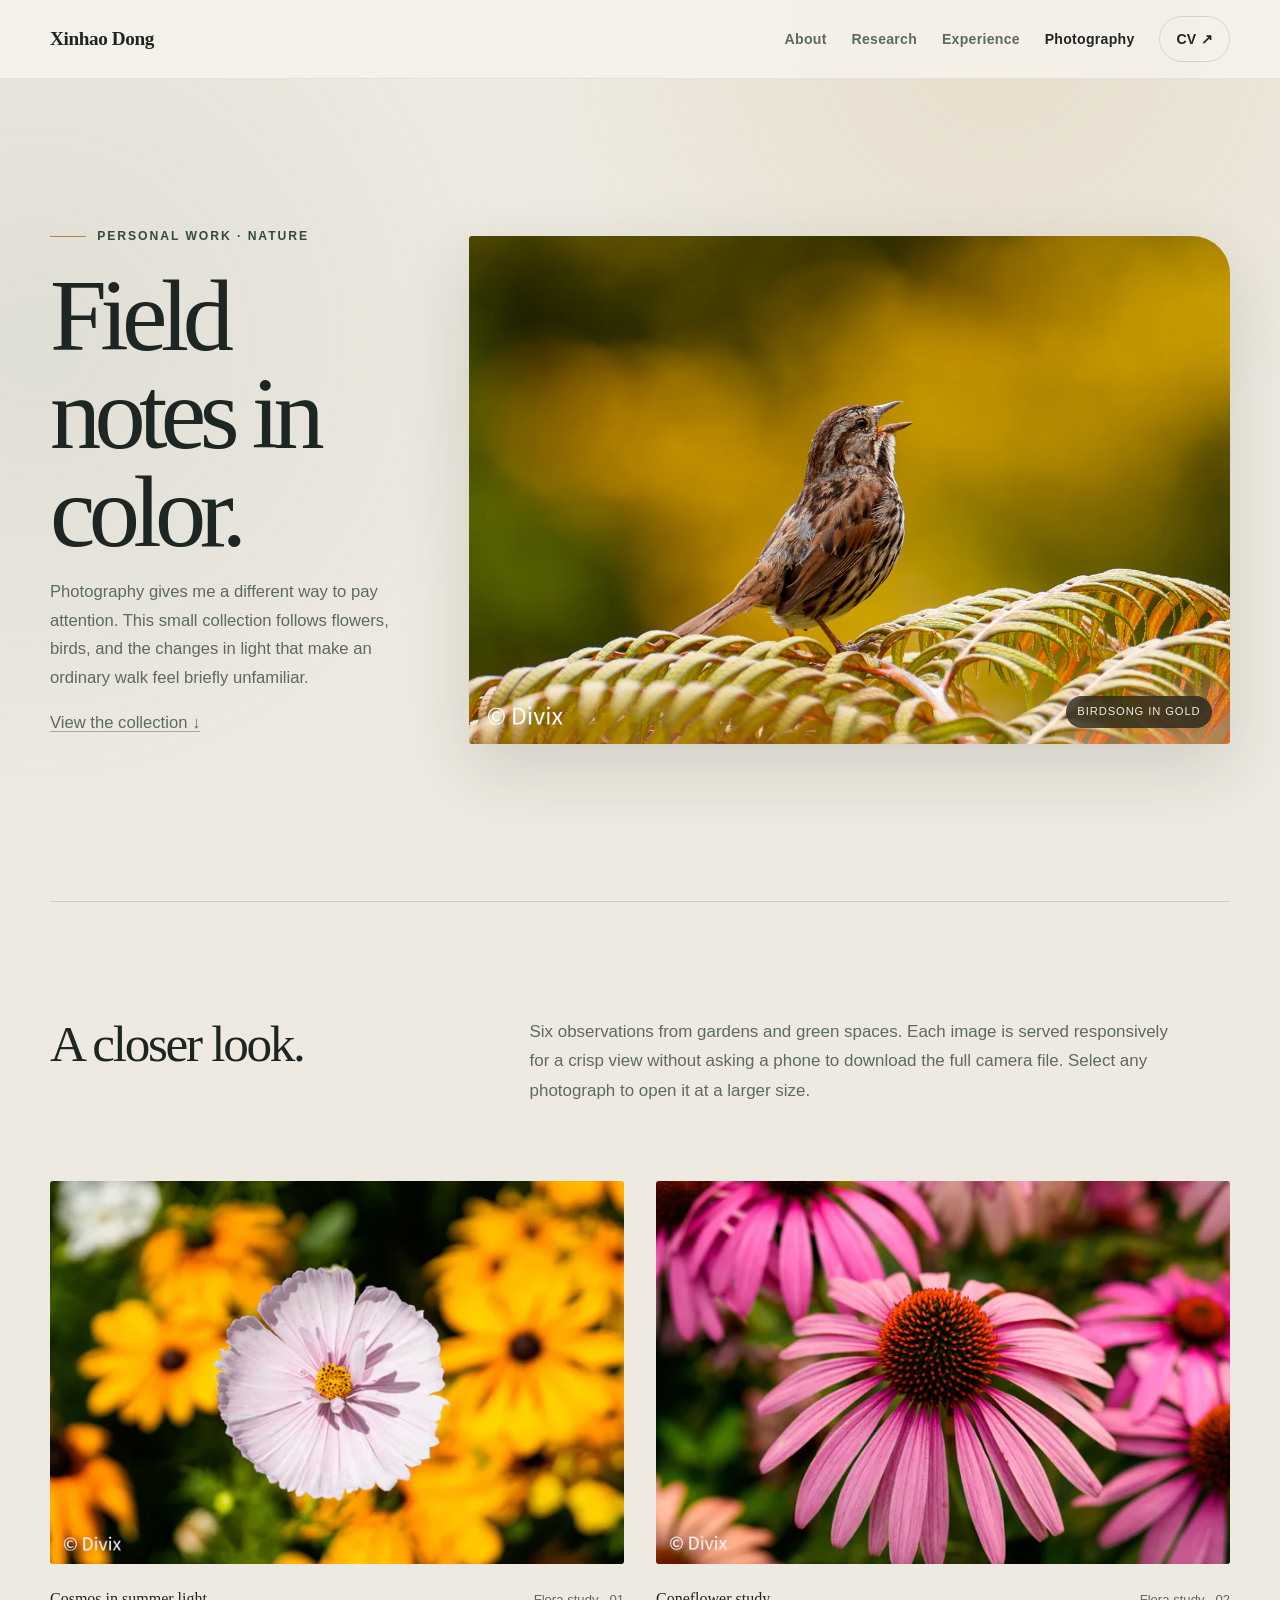
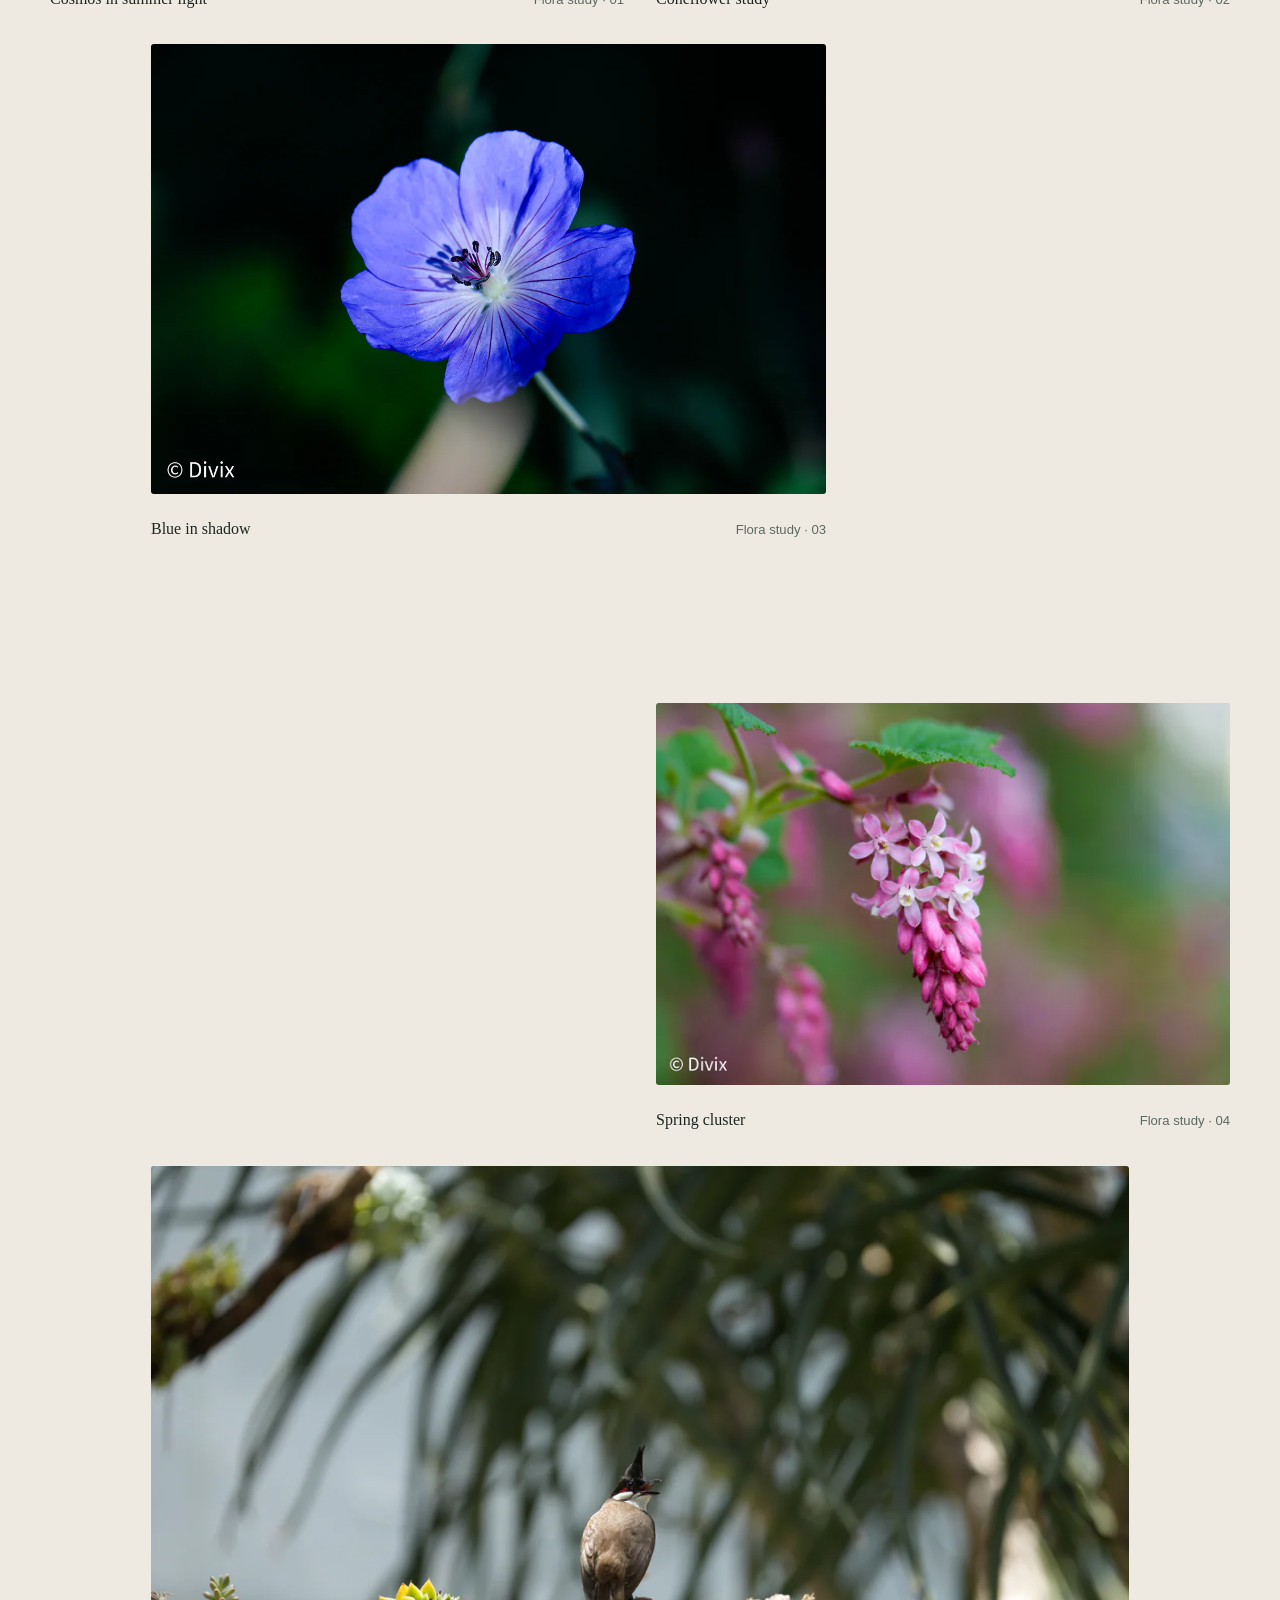
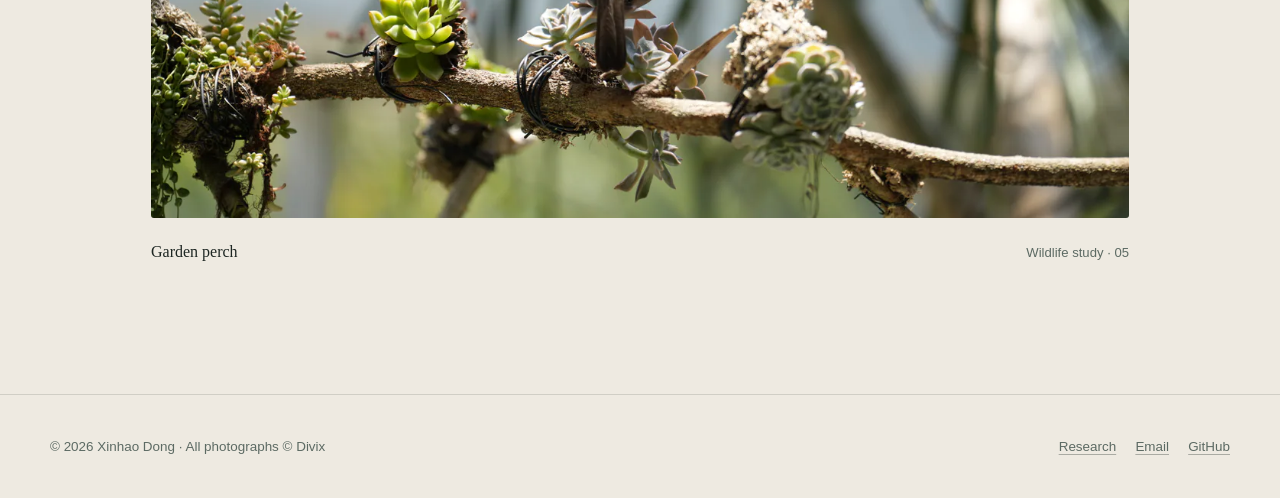
==== photography/index.html @ 58f1a645 "Add photography favicon" ====
<!doctype html>
<html lang="en">
  <head>
    <meta charset="utf-8">
    <meta name="viewport" content="width=device-width, initial-scale=1">
    <title>Photography — Xinhao Dong</title>
    <meta name="description" content="A personal photography collection by Xinhao Dong: flowers, birds, and quiet details in the natural world.">
    <link rel="canonical" href="https://xinhaodong.github.io/photography/">
    <meta property="og:type" content="website">
    <meta property="og:title" content="Photography — Xinhao Dong">
    <meta property="og:description" content="Flowers, birds, light, and the quiet details found between destinations.">
    <meta property="og:url" content="https://xinhaodong.github.io/photography/">
    <meta property="og:image" content="https://xinhaodong.github.io/assets/photos/og-photography.jpg">
    <meta name="twitter:card" content="summary_large_image">
    <meta name="twitter:title" content="Photography — Xinhao Dong">
    <meta name="twitter:description" content="A personal collection of nature photography.">
    <meta name="twitter:image" content="https://xinhaodong.github.io/assets/photos/og-photography.jpg">
    <link rel="icon" type="image/png" href="../assets/photos/favicon.png">
    <link rel="stylesheet" href="../assets/css/site.css">
    <script src="../assets/js/site.js" defer></script>
  </head>
  <body class="photo-page" id="top">
    <a class="skip-link" href="#main">Skip to content</a>

    <header class="site-header">
      <div class="site-shell nav-wrap">
        <a class="wordmark" href="../" aria-label="Xinhao Dong, home">Xinhao Dong</a>
        <button class="menu-toggle" type="button" aria-label="Open navigation" aria-expanded="false" aria-controls="site-navigation"><span></span></button>
        <nav class="site-nav" id="site-navigation" aria-label="Primary navigation" data-open="false">
          <a href="../#about">About</a>
          <a href="../#research">Research</a>
          <a href="../#experience">Experience</a>
          <a href="./" aria-current="page">Photography</a>
          <a class="nav-pill" href="https://www.dropbox.com/scl/fi/7fz0nsyyr565wbi27vj8f/CV-XinhaoDong.pdf?rlkey=pzx06mhm9qja6abjbcc7mu156&amp;raw=1" target="_blank" rel="noopener">CV ↗</a>
        </nav>
      </div>
    </header>

    <main id="main">
      <section class="site-shell photo-hero" aria-labelledby="photo-title">
        <div class="photo-hero-copy">
          <p class="eyebrow">Personal work · Nature</p>
          <h1 id="photo-title">Field notes in color.</h1>
          <p>Photography gives me a different way to pay attention. This small collection follows flowers, birds, and the changes in light that make an ordinary walk feel briefly unfamiliar.</p>
          <p><a href="#collection">View the collection ↓</a></p>
        </div>
        <button class="featured-photo gallery-open" type="button" data-full="../assets/photos/birdsong-gold/birdsong-gold-2398.webp" data-alt="A small brown bird singing on golden fern fronds" data-title="Birdsong in gold">
          <picture>
            <source type="image/webp" srcset="../assets/photos/birdsong-gold/birdsong-gold-640.webp 640w, ../assets/photos/birdsong-gold/birdsong-gold-1280.webp 1280w, ../assets/photos/birdsong-gold/birdsong-gold-2398.webp 2398w" sizes="(max-width: 900px) 100vw, 58vw">
            <img src="../assets/photos/birdsong-gold/birdsong-gold-1280.jpg" srcset="../assets/photos/birdsong-gold/birdsong-gold-640.jpg 640w, ../assets/photos/birdsong-gold/birdsong-gold-1280.jpg 1280w, ../assets/photos/birdsong-gold/birdsong-gold-2398.jpg 2398w" sizes="(max-width: 900px) 100vw, 58vw" width="1280" height="853" alt="A small brown bird singing on golden fern fronds" fetchpriority="high">
          </picture>
          <span class="featured-caption">Birdsong in gold</span>
        </button>
      </section>

      <section class="site-shell" id="collection" aria-labelledby="collection-title">
        <div class="photo-intro">
          <h2 id="collection-title">A closer look.</h2>
          <p>Six observations from gardens and green spaces. Each image is served responsively for a crisp view without asking a phone to download the full camera file. Select any photograph to open it at a larger size.</p>
        </div>

        <div class="gallery">
          <figure class="gallery-item">
            <button class="gallery-open" type="button" data-full="../assets/photos/cosmos-light/cosmos-light-2400.webp" data-alt="A pale cosmos flower framed by warm yellow flowers" data-title="Cosmos in summer light">
              <picture>
                <source type="image/webp" srcset="../assets/photos/cosmos-light/cosmos-light-640.webp 640w, ../assets/photos/cosmos-light/cosmos-light-1280.webp 1280w, ../assets/photos/cosmos-light/cosmos-light-2400.webp 2400w" sizes="(max-width: 700px) 100vw, 50vw">
                <img src="../assets/photos/cosmos-light/cosmos-light-1280.jpg" srcset="../assets/photos/cosmos-light/cosmos-light-640.jpg 640w, ../assets/photos/cosmos-light/cosmos-light-1280.jpg 1280w, ../assets/photos/cosmos-light/cosmos-light-2400.jpg 2400w" sizes="(max-width: 700px) 100vw, 50vw" width="1280" height="853" loading="lazy" decoding="async" alt="A pale cosmos flower framed by warm yellow flowers">
              </picture>
            </button>
            <figcaption><strong>Cosmos in summer light</strong><span>Flora study · 01</span></figcaption>
          </figure>

          <figure class="gallery-item">
            <button class="gallery-open" type="button" data-full="../assets/photos/coneflower/coneflower-2400.webp" data-alt="A pink coneflower in close detail" data-title="Coneflower study">
              <picture>
                <source type="image/webp" srcset="../assets/photos/coneflower/coneflower-640.webp 640w, ../assets/photos/coneflower/coneflower-1280.webp 1280w, ../assets/photos/coneflower/coneflower-2400.webp 2400w" sizes="(max-width: 700px) 100vw, 50vw">
                <img src="../assets/photos/coneflower/coneflower-1280.jpg" srcset="../assets/photos/coneflower/coneflower-640.jpg 640w, ../assets/photos/coneflower/coneflower-1280.jpg 1280w, ../assets/photos/coneflower/coneflower-2400.jpg 2400w" sizes="(max-width: 700px) 100vw, 50vw" width="1280" height="853" loading="lazy" decoding="async" alt="A pink coneflower in close detail">
              </picture>
            </button>
            <figcaption><strong>Coneflower study</strong><span>Flora study · 02</span></figcaption>
          </figure>

          <figure class="gallery-item">
            <button class="gallery-open" type="button" data-full="../assets/photos/blue-bloom/blue-bloom-2400.webp" data-alt="A vivid blue flower against deep green shade" data-title="Blue in shadow">
              <picture>
                <source type="image/webp" srcset="../assets/photos/blue-bloom/blue-bloom-640.webp 640w, ../assets/photos/blue-bloom/blue-bloom-1280.webp 1280w, ../assets/photos/blue-bloom/blue-bloom-2400.webp 2400w" sizes="(max-width: 700px) 100vw, 58vw">
                <img src="../assets/photos/blue-bloom/blue-bloom-1280.jpg" srcset="../assets/photos/blue-bloom/blue-bloom-640.jpg 640w, ../assets/photos/blue-bloom/blue-bloom-1280.jpg 1280w, ../assets/photos/blue-bloom/blue-bloom-2400.jpg 2400w" sizes="(max-width: 700px) 100vw, 58vw" width="1280" height="853" loading="lazy" decoding="async" alt="A vivid blue flower against deep green shade">
              </picture>
            </button>
            <figcaption><strong>Blue in shadow</strong><span>Flora study · 03</span></figcaption>
          </figure>

          <figure class="gallery-item">
            <button class="gallery-open" type="button" data-full="../assets/photos/spring-cluster/spring-cluster-2400.webp" data-alt="A cluster of small pink blossoms against a soft background" data-title="Spring cluster">
              <picture>
                <source type="image/webp" srcset="../assets/photos/spring-cluster/spring-cluster-640.webp 640w, ../assets/photos/spring-cluster/spring-cluster-1280.webp 1280w, ../assets/photos/spring-cluster/spring-cluster-2400.webp 2400w" sizes="(max-width: 700px) 100vw, 50vw">
                <img src="../assets/photos/spring-cluster/spring-cluster-1280.jpg" srcset="../assets/photos/spring-cluster/spring-cluster-640.jpg 640w, ../assets/photos/spring-cluster/spring-cluster-1280.jpg 1280w, ../assets/photos/spring-cluster/spring-cluster-2400.jpg 2400w" sizes="(max-width: 700px) 100vw, 50vw" width="1280" height="853" loading="lazy" decoding="async" alt="A cluster of small pink blossoms against a soft background">
              </picture>
            </button>
            <figcaption><strong>Spring cluster</strong><span>Flora study · 04</span></figcaption>
          </figure>

          <figure class="gallery-item">
            <button class="gallery-open" type="button" data-full="../assets/photos/garden-perch/garden-perch-2400.webp" data-alt="A crested bird perched on a branch planted with succulents" data-title="Garden perch">
              <picture>
                <source type="image/webp" srcset="../assets/photos/garden-perch/garden-perch-640.webp 640w, ../assets/photos/garden-perch/garden-perch-1280.webp 1280w, ../assets/photos/garden-perch/garden-perch-2400.webp 2400w" sizes="(max-width: 700px) 100vw, 80vw">
                <img src="../assets/photos/garden-perch/garden-perch-1280.jpg" srcset="../assets/photos/garden-perch/garden-perch-640.jpg 640w, ../assets/photos/garden-perch/garden-perch-1280.jpg 1280w, ../assets/photos/garden-perch/garden-perch-2400.jpg 2400w" sizes="(max-width: 700px) 100vw, 80vw" width="1280" height="853" loading="lazy" decoding="async" alt="A crested bird perched on a branch planted with succulents">
              </picture>
            </button>
            <figcaption><strong>Garden perch</strong><span>Wildlife study · 05</span></figcaption>
          </figure>
        </div>
      </section>
    </main>

    <dialog class="lightbox" aria-label="Expanded photograph">
      <button class="lightbox-control lightbox-close" type="button" aria-label="Close expanded photograph">×</button>
      <button class="lightbox-control lightbox-prev" type="button" aria-label="Previous photograph">←</button>
      <figure class="lightbox-figure">
        <img src="" alt="">
        <figcaption></figcaption>
      </figure>
      <button class="lightbox-control lightbox-next" type="button" aria-label="Next photograph">→</button>
    </dialog>

    <footer class="site-footer">
      <div class="site-shell footer-wrap">
        <span>© <span data-current-year>2026</span> Xinhao Dong · All photographs © Divix</span>
        <div class="footer-links">
          <a href="../">Research</a>
          <a href="mailto:Xinhao_dong@sfu.ca">Email</a>
          <a href="https://github.com/XinhaoDong" target="_blank" rel="noopener">GitHub</a>
        </div>
      </div>
    </footer>
  </body>
</html>
---- assets/css/site.css ----
:root {
  color-scheme: light;
  --paper: #f5f2eb;
  --paper-bright: #fbfaf6;
  --ink: #1d2622;
  --muted: #5c6a63;
  --sage: #5f776b;
  --sage-dark: #344a40;
  --gold: #bd8737;
  --line: rgba(29, 38, 34, 0.14);
  --shadow: 0 24px 70px rgba(26, 36, 31, 0.14);
  --radius: 24px;
  --shell: min(1180px, calc(100vw - 48px));
}

* {
  box-sizing: border-box;
}

html {
  scroll-behavior: smooth;
  scroll-padding-top: 92px;
}

body {
  margin: 0;
  background: var(--paper);
  color: var(--ink);
  font-family: "Avenir Next", Avenir, "Helvetica Neue", Helvetica, Arial, sans-serif;
  font-size: 17px;
  line-height: 1.72;
  text-rendering: optimizeLegibility;
}

body::before {
  position: fixed;
  inset: 0;
  z-index: -1;
  content: "";
  pointer-events: none;
  background:
    radial-gradient(circle at 78% 4%, rgba(189, 135, 55, 0.13), transparent 28rem),
    radial-gradient(circle at 3% 38%, rgba(95, 119, 107, 0.1), transparent 30rem);
}

img {
  display: block;
  max-width: 100%;
}

a {
  color: inherit;
  text-decoration-color: rgba(29, 38, 34, 0.32);
  text-underline-offset: 0.2em;
}

a:hover {
  text-decoration-color: currentColor;
}

button,
a {
  -webkit-tap-highlight-color: transparent;
}

button,
summary {
  font: inherit;
}

:focus-visible {
  outline: 3px solid rgba(189, 135, 55, 0.65);
  outline-offset: 4px;
}

.skip-link {
  position: fixed;
  top: 12px;
  left: 12px;
  z-index: 1000;
  padding: 0.7rem 1rem;
  border-radius: 999px;
  background: var(--ink);
  color: white;
  transform: translateY(-150%);
}

.skip-link:focus {
  transform: translateY(0);
}

.site-shell {
  width: var(--shell);
  margin-inline: auto;
}

.site-header {
  position: sticky;
  top: 0;
  z-index: 100;
  border-bottom: 1px solid rgba(29, 38, 34, 0.08);
  background: rgba(245, 242, 235, 0.9);
  backdrop-filter: blur(18px);
}

.nav-wrap {
  display: flex;
  min-height: 78px;
  align-items: center;
  justify-content: space-between;
  gap: 2rem;
}

.wordmark {
  font-family: Georgia, "Times New Roman", serif;
  font-size: 1.2rem;
  font-weight: 700;
  letter-spacing: -0.02em;
  text-decoration: none;
}

.site-nav {
  display: flex;
  align-items: center;
  gap: 1.55rem;
}

.site-nav a {
  color: var(--muted);
  font-size: 0.88rem;
  font-weight: 650;
  letter-spacing: 0.02em;
  text-decoration: none;
}

.site-nav a:hover,
.site-nav a[aria-current="page"] {
  color: var(--ink);
}

.site-nav .nav-pill {
  padding: 0.62rem 1rem;
  border: 1px solid var(--line);
  border-radius: 999px;
  color: var(--ink);
}

.menu-toggle {
  display: none;
  width: 44px;
  height: 44px;
  padding: 0;
  border: 1px solid var(--line);
  border-radius: 50%;
  background: transparent;
  color: var(--ink);
  cursor: pointer;
}

.menu-toggle span,
.menu-toggle::before,
.menu-toggle::after {
  display: block;
  width: 18px;
  height: 1.5px;
  margin: 4px auto;
  background: currentColor;
  content: "";
}

.eyebrow {
  display: flex;
  align-items: center;
  gap: 0.7rem;
  margin: 0 0 1.25rem;
  color: var(--sage-dark);
  font-size: 0.76rem;
  font-weight: 750;
  letter-spacing: 0.16em;
  text-transform: uppercase;
}

.eyebrow::before {
  width: 36px;
  height: 1px;
  background: var(--gold);
  content: "";
}

.hero {
  display: grid;
  min-height: calc(100vh - 78px);
  grid-template-columns: minmax(0, 1.18fr) minmax(320px, 0.82fr);
  align-items: center;
  gap: clamp(3rem, 7vw, 7rem);
  padding-block: clamp(4.5rem, 9vw, 8.5rem);
}

.hero h1,
.photo-hero h1 {
  max-width: 12ch;
  margin: 0;
  font-family: Georgia, "Times New Roman", serif;
  font-size: clamp(3.5rem, 7vw, 6.8rem);
  font-weight: 400;
  letter-spacing: -0.065em;
  line-height: 0.96;
}

.hero h1 em {
  color: var(--sage);
  font-weight: 400;
}

.hero-intro {
  max-width: 660px;
  margin: 2rem 0 0;
  color: var(--muted);
  font-size: clamp(1.05rem, 1.8vw, 1.28rem);
}

.hero-actions,
.paper-actions {
  display: flex;
  flex-wrap: wrap;
  gap: 0.8rem;
  margin-top: 2rem;
}

.button {
  display: inline-flex;
  min-height: 48px;
  align-items: center;
  justify-content: center;
  gap: 0.55rem;
  padding: 0.72rem 1.15rem;
  border: 1px solid var(--ink);
  border-radius: 999px;
  background: var(--ink);
  color: white;
  font-size: 0.86rem;
  font-weight: 700;
  text-decoration: none;
  transition: transform 160ms ease, background 160ms ease, color 160ms ease;
}

.button:hover {
  transform: translateY(-2px);
}

.button.secondary {
  border-color: var(--line);
  background: transparent;
  color: var(--ink);
}

.portrait-wrap {
  position: relative;
  justify-self: end;
}

.portrait-wrap::before {
  position: absolute;
  right: -10%;
  bottom: -8%;
  width: 72%;
  aspect-ratio: 1;
  border: 1px solid rgba(189, 135, 55, 0.45);
  border-radius: 50%;
  content: "";
}

.portrait {
  position: relative;
  display: block;
  width: min(410px, 38vw);
  overflow: hidden;
  aspect-ratio: 4 / 5;
  border-radius: 46% 46% 24px 24px;
  box-shadow: var(--shadow);
}

.portrait img {
  width: 100%;
  height: 100%;
  object-fit: cover;
  object-position: 50% 34%;
}

.section {
  padding-block: clamp(5rem, 9vw, 8.5rem);
  border-top: 1px solid var(--line);
}

.section-heading {
  display: grid;
  grid-template-columns: minmax(200px, 0.55fr) minmax(0, 1.45fr);
  gap: clamp(2rem, 7vw, 7rem);
  margin-bottom: 3rem;
}

.section-heading h2,
.credentials h2,
.photo-intro h2 {
  margin: 0;
  font-family: Georgia, "Times New Roman", serif;
  font-size: clamp(2.2rem, 4vw, 4rem);
  font-weight: 400;
  letter-spacing: -0.045em;
  line-height: 1.05;
}

.section-heading p {
  max-width: 680px;
  margin: 0;
  color: var(--muted);
  font-size: 1.05rem;
}

.research-list {
  display: grid;
  gap: 1rem;
}

.research-card {
  display: grid;
  grid-template-columns: minmax(170px, 0.38fr) minmax(0, 1.62fr);
  gap: clamp(1.5rem, 4vw, 4rem);
  padding: clamp(1.5rem, 3vw, 2.4rem);
  border: 1px solid var(--line);
  border-radius: var(--radius);
  background: rgba(251, 250, 246, 0.65);
}

.research-meta {
  color: var(--sage-dark);
  font-size: 0.78rem;
  font-weight: 750;
  letter-spacing: 0.09em;
  text-transform: uppercase;
}

.research-card h3 {
  max-width: 850px;
  margin: 0 0 0.7rem;
  font-family: Georgia, "Times New Roman", serif;
  font-size: clamp(1.45rem, 2.4vw, 2rem);
  font-weight: 400;
  line-height: 1.2;
}

.coauthors {
  margin: 0 0 1rem;
  color: var(--muted);
  font-size: 0.92rem;
}

.abstract {
  max-width: 820px;
  color: var(--muted);
}

.abstract summary {
  width: fit-content;
  color: var(--ink);
  cursor: pointer;
  font-size: 0.88rem;
  font-weight: 700;
}

.abstract p {
  margin: 1rem 0 0;
}

.paper-actions {
  margin-top: 1.25rem;
}

.paper-link {
  display: inline-flex;
  align-items: center;
  gap: 0.4rem;
  color: var(--sage-dark);
  font-size: 0.84rem;
  font-weight: 750;
  text-decoration: none;
}

.paper-link::after {
  content: "↗";
}

.photo-teaser {
  display: grid;
  overflow: hidden;
  min-height: 610px;
  grid-template-columns: minmax(0, 1.2fr) minmax(300px, 0.8fr);
  border-radius: 32px;
  background: #1b201c;
  color: white;
}

.photo-teaser-media {
  min-height: 520px;
}

.photo-teaser-media img {
  width: 100%;
  height: 100%;
  object-fit: cover;
}

.photo-teaser-copy {
  display: flex;
  flex-direction: column;
  align-items: flex-start;
  justify-content: flex-end;
  padding: clamp(2rem, 5vw, 4.5rem);
}

.photo-teaser-copy .eyebrow {
  color: #d8e2dc;
}

.photo-teaser-copy h2 {
  margin: 0;
  font-family: Georgia, "Times New Roman", serif;
  font-size: clamp(2.6rem, 4.6vw, 4.6rem);
  font-weight: 400;
  letter-spacing: -0.05em;
  line-height: 1;
}

.photo-teaser-copy p {
  color: rgba(255, 255, 255, 0.68);
}

.photo-teaser-copy .button {
  border-color: rgba(255, 255, 255, 0.35);
  background: white;
  color: var(--ink);
}

.credentials {
  display: grid;
  grid-template-columns: 0.72fr 1.28fr;
  gap: clamp(3rem, 8vw, 8rem);
}

.credential-columns {
  display: grid;
  grid-template-columns: repeat(2, minmax(0, 1fr));
  gap: 3rem;
}

.credential-group h3 {
  margin: 0 0 1.3rem;
  color: var(--sage-dark);
  font-size: 0.78rem;
  letter-spacing: 0.12em;
  text-transform: uppercase;
}

.credential-list {
  display: grid;
  gap: 1.2rem;
  margin: 0;
  padding: 0;
  list-style: none;
}

.credential-list li {
  padding-bottom: 1.2rem;
  border-bottom: 1px solid var(--line);
}

.credential-list strong,
.credential-list span {
  display: block;
}

.credential-list span {
  color: var(--muted);
  font-size: 0.9rem;
}

.site-footer {
  padding-block: 2.5rem;
  border-top: 1px solid var(--line);
}

.footer-wrap {
  display: flex;
  align-items: center;
  justify-content: space-between;
  gap: 1.5rem;
  color: var(--muted);
  font-size: 0.84rem;
}

.footer-links {
  display: flex;
  gap: 1.2rem;
}

/* Photography */

.photo-page {
  background: #eeeae1;
}

.photo-hero {
  display: grid;
  min-height: calc(100vh - 78px);
  grid-template-columns: minmax(280px, 0.62fr) minmax(0, 1.38fr);
  align-items: center;
  gap: clamp(2.5rem, 6vw, 6rem);
  padding-block: clamp(3.5rem, 7vw, 6.5rem);
}

.photo-hero h1 {
  max-width: none;
  font-size: clamp(3.7rem, 8vw, 8rem);
}

.photo-hero-copy p:not(.eyebrow) {
  max-width: 31rem;
  color: var(--muted);
  font-size: 1.04rem;
}

.featured-photo {
  position: relative;
  display: block;
  width: 100%;
  overflow: hidden;
  padding: 0;
  border: 0;
  aspect-ratio: 3 / 2;
  border-radius: 3px 38px 3px 3px;
  box-shadow: var(--shadow);
}

.featured-photo img {
  width: 100%;
  height: 100%;
  object-fit: cover;
}

.featured-caption {
  position: absolute;
  right: 18px;
  bottom: 16px;
  padding: 0.4rem 0.72rem;
  border-radius: 999px;
  background: rgba(21, 27, 23, 0.7);
  color: rgba(255, 255, 255, 0.9);
  font-size: 0.7rem;
  letter-spacing: 0.08em;
  text-transform: uppercase;
  backdrop-filter: blur(10px);
}

.photo-intro {
  display: grid;
  grid-template-columns: 0.7fr 1.3fr;
  gap: clamp(2rem, 8vw, 8rem);
  padding: clamp(5rem, 9vw, 9rem) 0 clamp(3rem, 6vw, 5rem);
  border-top: 1px solid var(--line);
}

.photo-intro p {
  max-width: 640px;
  margin: 0;
  color: var(--muted);
  font-size: 1.06rem;
}

.gallery {
  display: grid;
  grid-template-columns: repeat(12, 1fr);
  gap: clamp(1.2rem, 2.5vw, 2.5rem);
  padding-bottom: clamp(5rem, 10vw, 10rem);
}

.gallery-item {
  grid-column: span 6;
  margin: 0;
}

.gallery-item:nth-child(3) {
  grid-column: 2 / span 7;
}

.gallery-item:nth-child(4) {
  grid-column: 7 / span 6;
  margin-top: clamp(4rem, 10vw, 9rem);
}

.gallery-item:nth-child(5) {
  grid-column: 2 / span 10;
}

.gallery-open {
  position: relative;
  width: 100%;
  overflow: hidden;
  padding: 0;
  border: 0;
  border-radius: 3px;
  background: #d7d4cb;
  cursor: zoom-in;
}

.featured-photo.gallery-open {
  border-radius: 3px 38px 3px 3px;
}

.featured-photo.gallery-open::after {
  top: 14px;
  right: 14px;
  bottom: auto;
}

.gallery-open::after {
  position: absolute;
  right: 14px;
  bottom: 14px;
  display: grid;
  width: 42px;
  height: 42px;
  place-items: center;
  border-radius: 50%;
  background: rgba(251, 250, 246, 0.88);
  color: var(--ink);
  content: "+";
  font-size: 1.35rem;
  opacity: 0;
  transform: translateY(6px);
  transition: opacity 180ms ease, transform 180ms ease;
}

.gallery-open:hover::after,
.gallery-open:focus-visible::after {
  opacity: 1;
  transform: translateY(0);
}

.gallery-open img {
  width: 100%;
  height: auto;
  aspect-ratio: 3 / 2;
  object-fit: cover;
  transition: transform 500ms cubic-bezier(0.2, 0.7, 0.2, 1);
}

.gallery-open:hover img {
  transform: scale(1.015);
}

.gallery-item figcaption {
  display: flex;
  align-items: baseline;
  justify-content: space-between;
  gap: 1rem;
  padding-top: 0.72rem;
  color: var(--muted);
  font-size: 0.82rem;
}

.gallery-item figcaption strong {
  color: var(--ink);
  font-family: Georgia, "Times New Roman", serif;
  font-size: 1rem;
  font-weight: 400;
}

.lightbox {
  width: 100vw;
  max-width: none;
  height: 100vh;
  max-height: none;
  margin: 0;
  padding: 0;
  border: 0;
  background: rgba(13, 17, 15, 0.96);
  color: white;
}

.lightbox::backdrop {
  background: rgba(13, 17, 15, 0.96);
}

.lightbox[open] {
  display: grid;
  place-items: center;
}

.lightbox-figure {
  display: grid;
  max-width: min(92vw, 1440px);
  max-height: 90vh;
  grid-template-rows: minmax(0, 1fr) auto;
  gap: 0.8rem;
  margin: 0;
}

.lightbox img {
  width: auto;
  max-width: 92vw;
  height: auto;
  max-height: calc(90vh - 50px);
  margin: auto;
  object-fit: contain;
}

.lightbox figcaption {
  color: rgba(255, 255, 255, 0.72);
  text-align: center;
}

.lightbox-control {
  position: fixed;
  display: grid;
  width: 48px;
  height: 48px;
  place-items: center;
  border: 1px solid rgba(255, 255, 255, 0.25);
  border-radius: 50%;
  background: rgba(15, 20, 17, 0.45);
  color: white;
  cursor: pointer;
  font-size: 1.5rem;
}

.lightbox-close {
  top: 22px;
  right: 22px;
}

.lightbox-prev,
.lightbox-next {
  top: 50%;
  transform: translateY(-50%);
}

.lightbox-prev {
  left: 22px;
}

.lightbox-next {
  right: 22px;
}

@media (max-width: 900px) {
  :root {
    --shell: min(100% - 36px, 760px);
  }

  .hero,
  .photo-hero {
    min-height: auto;
    grid-template-columns: 1fr;
  }

  .hero {
    padding-top: 5rem;
  }

  .portrait-wrap {
    justify-self: start;
  }

  .portrait {
    width: min(78vw, 430px);
  }

  .section-heading,
  .credentials,
  .photo-intro {
    grid-template-columns: 1fr;
  }

  .photo-teaser {
    grid-template-columns: 1fr;
  }

  .photo-teaser-media {
    min-height: 460px;
  }

  .photo-teaser-copy {
    min-height: 380px;
  }

  .photo-hero-copy {
    padding-top: 1rem;
  }
}

@media (max-width: 700px) {
  body {
    font-size: 16px;
  }

  .nav-wrap {
    min-height: 70px;
  }

  .menu-toggle {
    display: block;
  }

  .site-nav {
    position: absolute;
    top: 70px;
    right: 0;
    left: 0;
    display: none;
    align-items: stretch;
    flex-direction: column;
    gap: 0;
    padding: 0.75rem 18px 1.2rem;
    border-bottom: 1px solid var(--line);
    background: rgba(245, 242, 235, 0.98);
  }

  .site-nav[data-open="true"] {
    display: flex;
  }

  .site-nav a {
    padding: 0.8rem 0;
  }

  .site-nav .nav-pill {
    width: fit-content;
    margin-top: 0.5rem;
    padding: 0.55rem 1rem;
  }

  .hero h1,
  .photo-hero h1 {
    font-size: clamp(3.25rem, 17vw, 5.2rem);
  }

  .hero {
    gap: 3.5rem;
    padding-block: 4rem 5.5rem;
  }

  .hero-actions .button {
    flex: 1 1 auto;
  }

  .portrait {
    width: min(86vw, 390px);
  }

  .research-card {
    grid-template-columns: 1fr;
  }

  .credential-columns {
    grid-template-columns: 1fr;
  }

  .photo-teaser-media {
    min-height: 330px;
  }

  .photo-teaser-copy {
    min-height: 340px;
  }

  .footer-wrap,
  .footer-links {
    align-items: flex-start;
    flex-direction: column;
  }

  .photo-hero {
    gap: 2.5rem;
    padding-block: 3.5rem 5rem;
  }

  .featured-photo {
    border-radius: 3px 24px 3px 3px;
  }

  .featured-photo.gallery-open {
    border-radius: 3px 24px 3px 3px;
  }

  .gallery {
    display: block;
  }

  .gallery-item,
  .gallery-item:nth-child(3),
  .gallery-item:nth-child(4),
  .gallery-item:nth-child(5) {
    margin: 0 0 2.5rem;
  }

  .gallery-open::after {
    opacity: 1;
    transform: none;
  }

  .lightbox-prev,
  .lightbox-next {
    top: auto;
    bottom: 24px;
    transform: none;
  }

  .lightbox-close {
    top: 16px;
    right: 16px;
  }

  .lightbox-prev {
    left: calc(50% - 62px);
  }

  .lightbox-next {
    right: calc(50% - 62px);
  }
}

@media (prefers-reduced-motion: reduce) {
  html {
    scroll-behavior: auto;
  }

  *,
  *::before,
  *::after {
    scroll-behavior: auto !important;
    transition-duration: 0.01ms !important;
  }
}
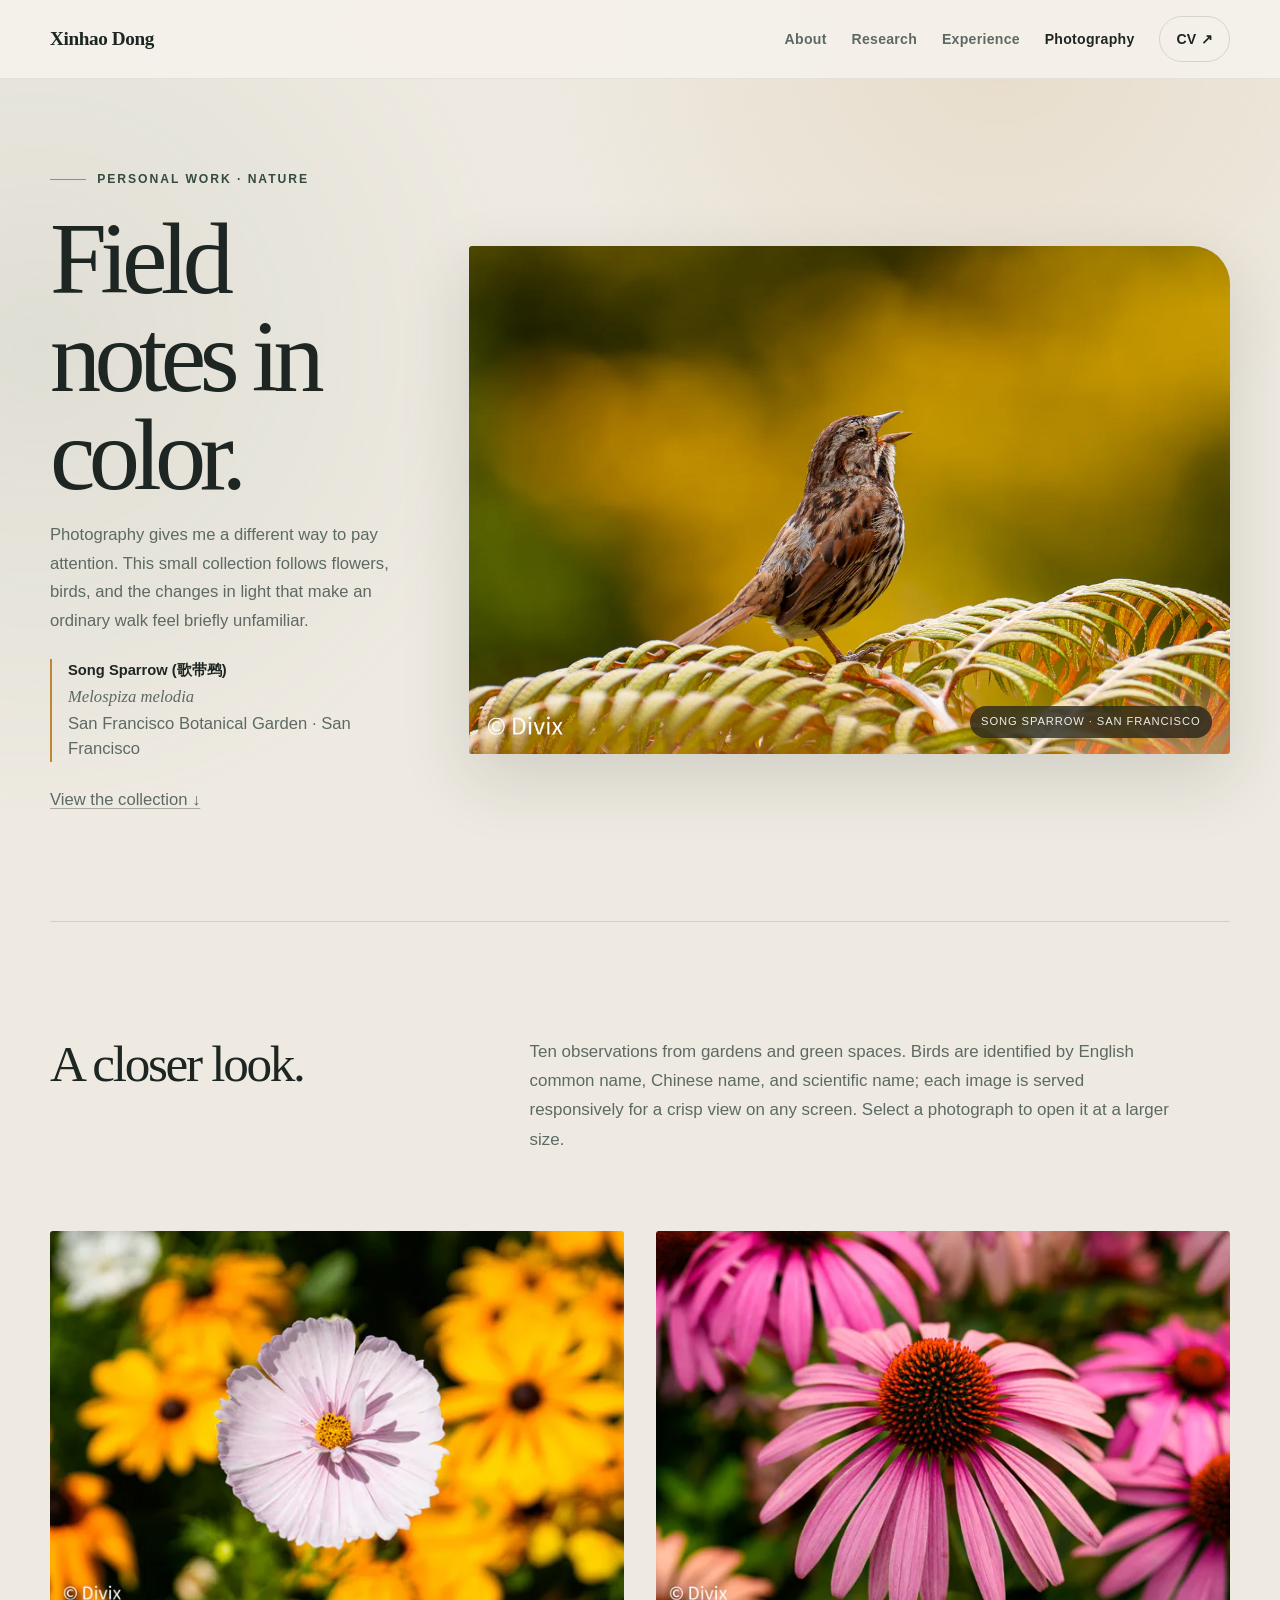
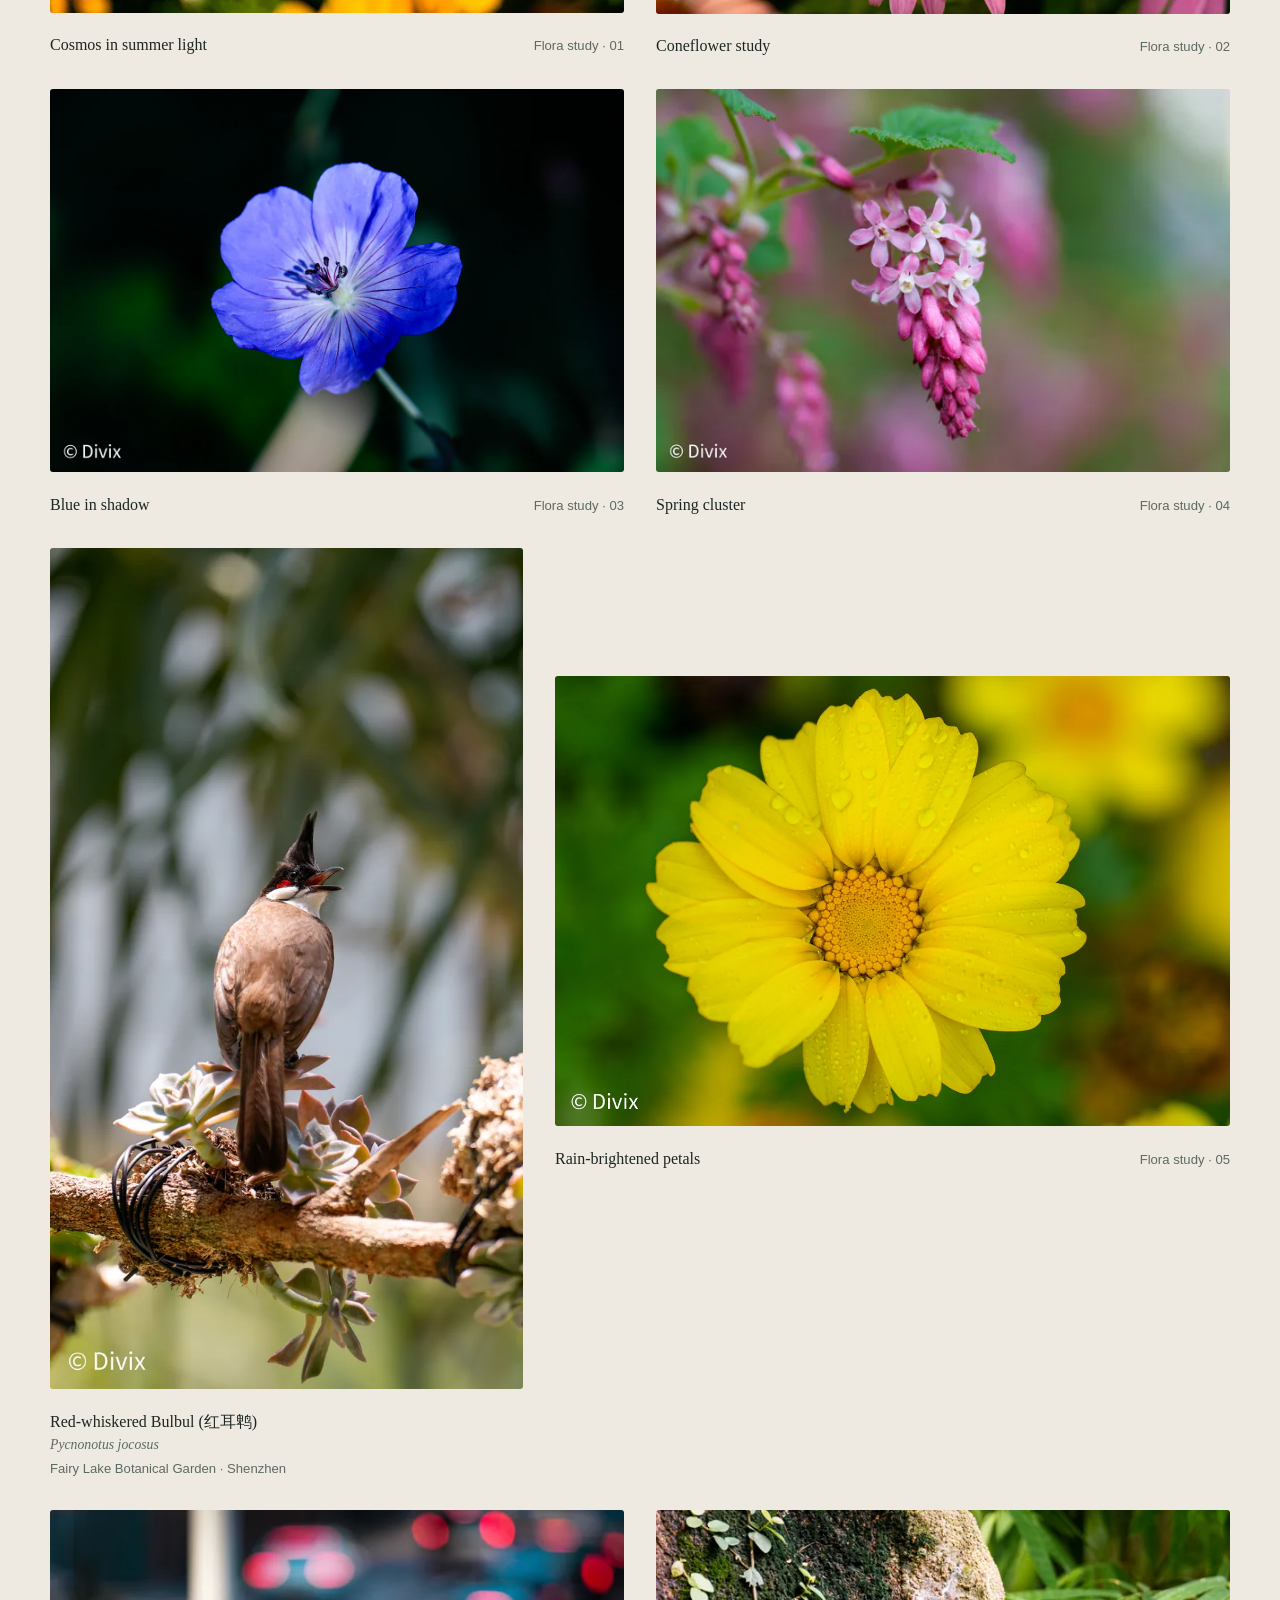
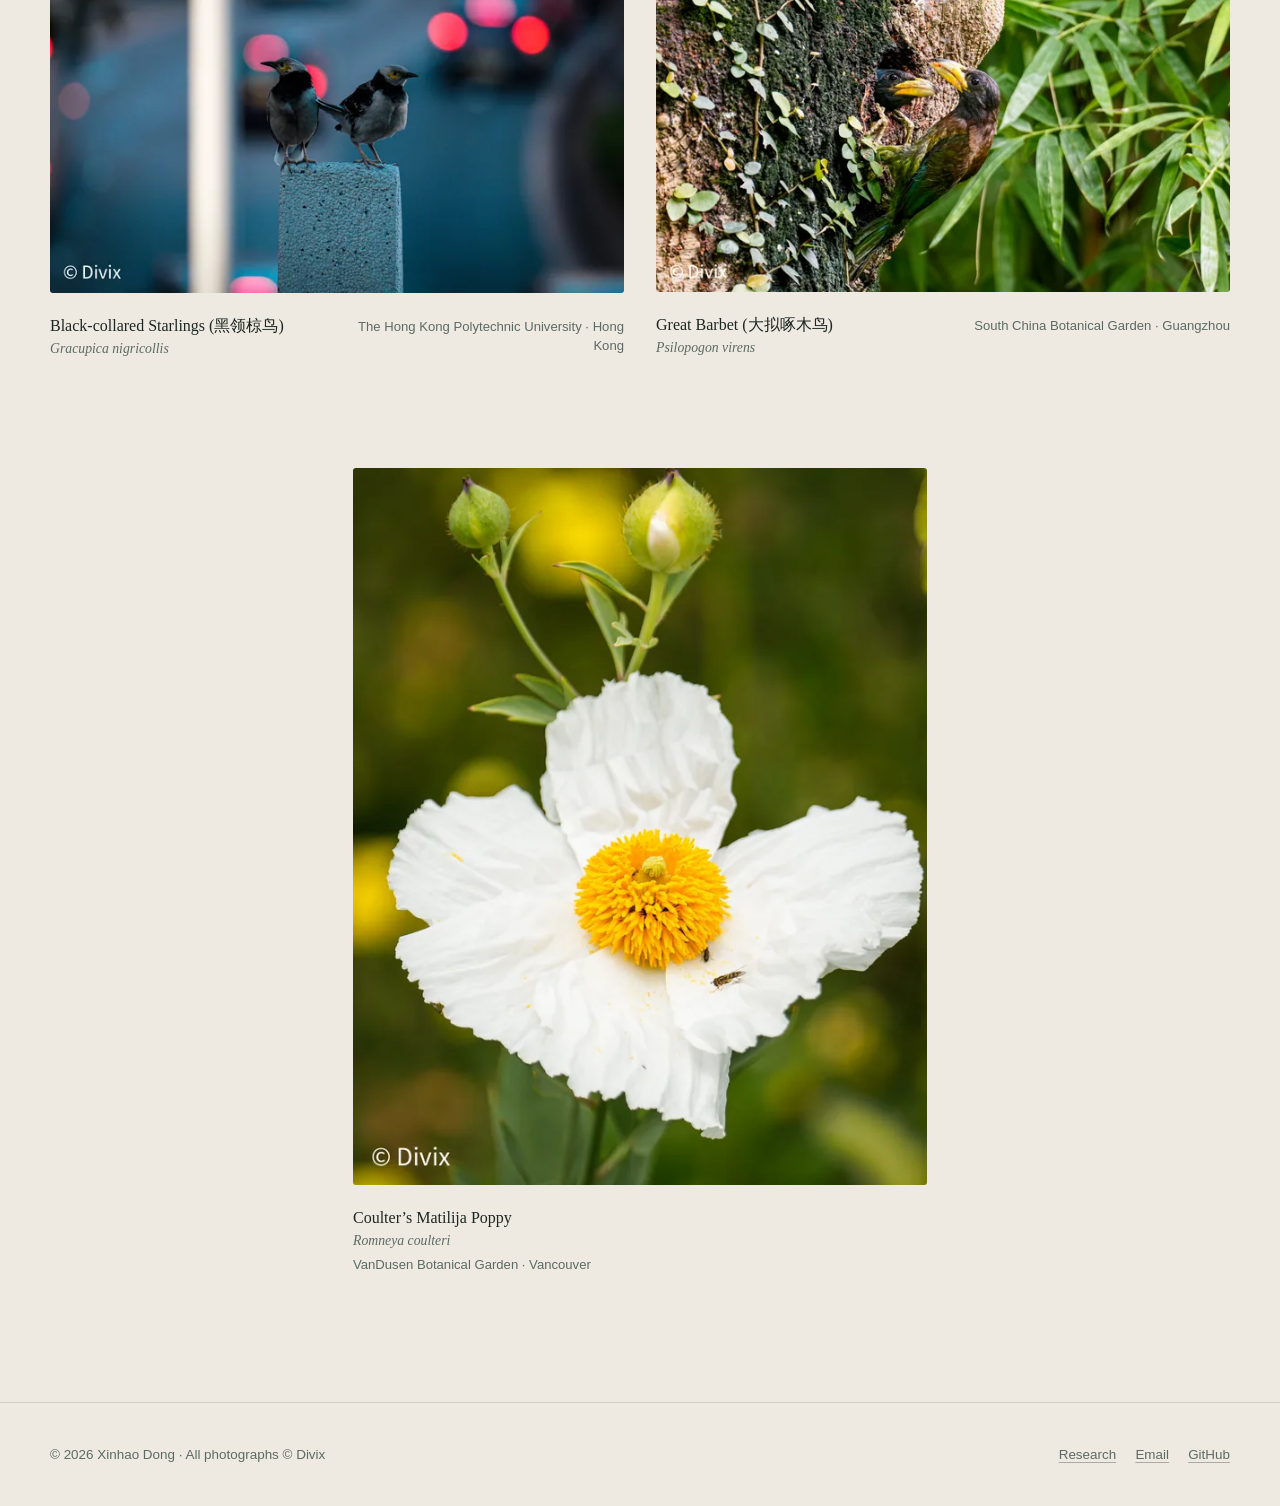
==== commit cdecb62c: "Expand gallery and refine visual details" ====
--- a/photography/index.html
+++ b/photography/index.html
@@ -42,21 +42,22 @@
           <p class="eyebrow">Personal work · Nature</p>
           <h1 id="photo-title">Field notes in color.</h1>
           <p>Photography gives me a different way to pay attention. This small collection follows flowers, birds, and the changes in light that make an ordinary walk feel briefly unfamiliar.</p>
+          <p class="featured-species"><strong>Song Sparrow (歌带鹀)</strong><em>Melospiza melodia</em><span>San Francisco Botanical Garden · San Francisco</span></p>
           <p><a href="#collection">View the collection ↓</a></p>
         </div>
-        <button class="featured-photo gallery-open" type="button" data-full="../assets/photos/birdsong-gold/birdsong-gold-2398.webp" data-alt="A small brown bird singing on golden fern fronds" data-title="Birdsong in gold">
+        <button class="featured-photo gallery-open" type="button" data-full="../assets/photos/birdsong-gold/birdsong-gold-2398.webp" data-alt="A Song Sparrow perched among golden fern fronds at San Francisco Botanical Garden" data-title="Song Sparrow (歌带鹀) — Melospiza melodia — San Francisco Botanical Garden">
           <picture>
             <source type="image/webp" srcset="../assets/photos/birdsong-gold/birdsong-gold-640.webp 640w, ../assets/photos/birdsong-gold/birdsong-gold-1280.webp 1280w, ../assets/photos/birdsong-gold/birdsong-gold-2398.webp 2398w" sizes="(max-width: 900px) 100vw, 58vw">
-            <img src="../assets/photos/birdsong-gold/birdsong-gold-1280.jpg" srcset="../assets/photos/birdsong-gold/birdsong-gold-640.jpg 640w, ../assets/photos/birdsong-gold/birdsong-gold-1280.jpg 1280w, ../assets/photos/birdsong-gold/birdsong-gold-2398.jpg 2398w" sizes="(max-width: 900px) 100vw, 58vw" width="1280" height="853" alt="A small brown bird singing on golden fern fronds" fetchpriority="high">
+            <img src="../assets/photos/birdsong-gold/birdsong-gold-1280.jpg" srcset="../assets/photos/birdsong-gold/birdsong-gold-640.jpg 640w, ../assets/photos/birdsong-gold/birdsong-gold-1280.jpg 1280w, ../assets/photos/birdsong-gold/birdsong-gold-2398.jpg 2398w" sizes="(max-width: 900px) 100vw, 58vw" width="1280" height="853" alt="A Song Sparrow perched among golden fern fronds at San Francisco Botanical Garden" fetchpriority="high">
           </picture>
-          <span class="featured-caption">Birdsong in gold</span>
+          <span class="featured-caption">Song Sparrow · San Francisco</span>
         </button>
       </section>
 
       <section class="site-shell" id="collection" aria-labelledby="collection-title">
         <div class="photo-intro">
           <h2 id="collection-title">A closer look.</h2>
-          <p>Six observations from gardens and green spaces. Each image is served responsively for a crisp view without asking a phone to download the full camera file. Select any photograph to open it at a larger size.</p>
+          <p>Ten observations from gardens and green spaces. Birds are identified by English common name, Chinese name, and scientific name; each image is served responsively for a crisp view on any screen. Select a photograph to open it at a larger size.</p>
         </div>
 
         <div class="gallery">
@@ -100,14 +101,54 @@
             <figcaption><strong>Spring cluster</strong><span>Flora study · 04</span></figcaption>
           </figure>
 
-          <figure class="gallery-item">
-            <button class="gallery-open" type="button" data-full="../assets/photos/garden-perch/garden-perch-2400.webp" data-alt="A crested bird perched on a branch planted with succulents" data-title="Garden perch">
+          <figure class="gallery-item gallery-item--portrait">
+            <button class="gallery-open" type="button" data-full="../assets/photos/red-whiskered-bulbul/red-whiskered-bulbul-2400.webp" data-alt="A Red-whiskered Bulbul perched on a succulent-covered branch at Fairy Lake Botanical Garden" data-title="Red-whiskered Bulbul (红耳鹎) — Pycnonotus jocosus — Fairy Lake Botanical Garden, Shenzhen">
               <picture>
-                <source type="image/webp" srcset="../assets/photos/garden-perch/garden-perch-640.webp 640w, ../assets/photos/garden-perch/garden-perch-1280.webp 1280w, ../assets/photos/garden-perch/garden-perch-2400.webp 2400w" sizes="(max-width: 700px) 100vw, 80vw">
-                <img src="../assets/photos/garden-perch/garden-perch-1280.jpg" srcset="../assets/photos/garden-perch/garden-perch-640.jpg 640w, ../assets/photos/garden-perch/garden-perch-1280.jpg 1280w, ../assets/photos/garden-perch/garden-perch-2400.jpg 2400w" sizes="(max-width: 700px) 100vw, 80vw" width="1280" height="853" loading="lazy" decoding="async" alt="A crested bird perched on a branch planted with succulents">
+                <source type="image/webp" srcset="../assets/photos/red-whiskered-bulbul/red-whiskered-bulbul-640.webp 640w, ../assets/photos/red-whiskered-bulbul/red-whiskered-bulbul-1280.webp 1280w, ../assets/photos/red-whiskered-bulbul/red-whiskered-bulbul-2400.webp 2400w" sizes="(max-width: 700px) 100vw, 38vw">
+                <img src="../assets/photos/red-whiskered-bulbul/red-whiskered-bulbul-1280.jpg" srcset="../assets/photos/red-whiskered-bulbul/red-whiskered-bulbul-640.jpg 640w, ../assets/photos/red-whiskered-bulbul/red-whiskered-bulbul-1280.jpg 1280w, ../assets/photos/red-whiskered-bulbul/red-whiskered-bulbul-2400.jpg 2400w" sizes="(max-width: 700px) 100vw, 38vw" width="1280" height="2276" loading="lazy" decoding="async" alt="A Red-whiskered Bulbul perched on a succulent-covered branch at Fairy Lake Botanical Garden">
               </picture>
             </button>
-            <figcaption><strong>Garden perch</strong><span>Wildlife study · 05</span></figcaption>
+            <figcaption><span><strong>Red-whiskered Bulbul (红耳鹎)</strong><em>Pycnonotus jocosus</em></span><span class="caption-location">Fairy Lake Botanical Garden · Shenzhen</span></figcaption>
+          </figure>
+
+          <figure class="gallery-item gallery-item--wide">
+            <button class="gallery-open" type="button" data-full="../assets/photos/rain-brightened-petals/rain-brightened-petals-2400.webp" data-alt="A yellow flower covered in fine raindrops" data-title="Rain-brightened petals">
+              <picture>
+                <source type="image/webp" srcset="../assets/photos/rain-brightened-petals/rain-brightened-petals-640.webp 640w, ../assets/photos/rain-brightened-petals/rain-brightened-petals-1280.webp 1280w, ../assets/photos/rain-brightened-petals/rain-brightened-petals-2400.webp 2400w" sizes="(max-width: 700px) 100vw, 58vw">
+                <img src="../assets/photos/rain-brightened-petals/rain-brightened-petals-1280.jpg" srcset="../assets/photos/rain-brightened-petals/rain-brightened-petals-640.jpg 640w, ../assets/photos/rain-brightened-petals/rain-brightened-petals-1280.jpg 1280w, ../assets/photos/rain-brightened-petals/rain-brightened-petals-2400.jpg 2400w" sizes="(max-width: 700px) 100vw, 58vw" width="1280" height="853" loading="lazy" decoding="async" alt="A yellow flower covered in fine raindrops">
+              </picture>
+            </button>
+            <figcaption><strong>Rain-brightened petals</strong><span>Flora study · 05</span></figcaption>
+          </figure>
+
+          <figure class="gallery-item">
+            <button class="gallery-open" type="button" data-full="../assets/photos/black-collared-starlings/black-collared-starlings-2400.webp" data-alt="Two Black-collared Starlings perched above a city street at The Hong Kong Polytechnic University" data-title="Black-collared Starlings (黑领椋鸟) — Gracupica nigricollis — The Hong Kong Polytechnic University, Hong Kong">
+              <picture>
+                <source type="image/webp" srcset="../assets/photos/black-collared-starlings/black-collared-starlings-640.webp 640w, ../assets/photos/black-collared-starlings/black-collared-starlings-1280.webp 1280w, ../assets/photos/black-collared-starlings/black-collared-starlings-2400.webp 2400w" sizes="(max-width: 700px) 100vw, 50vw">
+                <img src="../assets/photos/black-collared-starlings/black-collared-starlings-1280.jpg" srcset="../assets/photos/black-collared-starlings/black-collared-starlings-640.jpg 640w, ../assets/photos/black-collared-starlings/black-collared-starlings-1280.jpg 1280w, ../assets/photos/black-collared-starlings/black-collared-starlings-2400.jpg 2400w" sizes="(max-width: 700px) 100vw, 50vw" width="1280" height="853" loading="lazy" decoding="async" alt="Two Black-collared Starlings perched above a city street at The Hong Kong Polytechnic University">
+              </picture>
+            </button>
+            <figcaption><span><strong>Black-collared Starlings (黑领椋鸟)</strong><em>Gracupica nigricollis</em></span><span class="caption-location">The Hong Kong Polytechnic University · Hong Kong</span></figcaption>
+          </figure>
+
+          <figure class="gallery-item">
+            <button class="gallery-open" type="button" data-full="../assets/photos/great-barbet/great-barbet-2400.webp" data-alt="A Great Barbet feeding a chick at a nest cavity in South China Botanical Garden" data-title="Great Barbet (大拟啄木鸟) — Psilopogon virens — South China Botanical Garden, Guangzhou">
+              <picture>
+                <source type="image/webp" srcset="../assets/photos/great-barbet/great-barbet-640.webp 640w, ../assets/photos/great-barbet/great-barbet-1280.webp 1280w, ../assets/photos/great-barbet/great-barbet-2400.webp 2400w" sizes="(max-width: 700px) 100vw, 50vw">
+                <img src="../assets/photos/great-barbet/great-barbet-1280.jpg" srcset="../assets/photos/great-barbet/great-barbet-640.jpg 640w, ../assets/photos/great-barbet/great-barbet-1280.jpg 1280w, ../assets/photos/great-barbet/great-barbet-2400.jpg 2400w" sizes="(max-width: 700px) 100vw, 50vw" width="1280" height="853" loading="lazy" decoding="async" alt="A Great Barbet feeding a chick at a nest cavity in South China Botanical Garden">
+              </picture>
+            </button>
+            <figcaption><span><strong>Great Barbet (大拟啄木鸟)</strong><em>Psilopogon virens</em></span><span class="caption-location">South China Botanical Garden · Guangzhou</span></figcaption>
+          </figure>
+
+          <figure class="gallery-item gallery-item--centered gallery-item--portrait">
+            <button class="gallery-open" type="button" data-full="../assets/photos/matilija-poppy/matilija-poppy-2400.webp" data-alt="A white Coulter's Matilija poppy with a yellow center at VanDusen Botanical Garden" data-title="Coulter’s Matilija Poppy — Romneya coulteri — VanDusen Botanical Garden, Vancouver">
+              <picture>
+                <source type="image/webp" srcset="../assets/photos/matilija-poppy/matilija-poppy-640.webp 640w, ../assets/photos/matilija-poppy/matilija-poppy-1280.webp 1280w, ../assets/photos/matilija-poppy/matilija-poppy-2400.webp 2400w" sizes="(max-width: 700px) 100vw, 48vw">
+                <img src="../assets/photos/matilija-poppy/matilija-poppy-1280.jpg" srcset="../assets/photos/matilija-poppy/matilija-poppy-640.jpg 640w, ../assets/photos/matilija-poppy/matilija-poppy-1280.jpg 1280w, ../assets/photos/matilija-poppy/matilija-poppy-2400.jpg 2400w" sizes="(max-width: 700px) 100vw, 48vw" width="1280" height="1600" loading="lazy" decoding="async" alt="A white Coulter's Matilija poppy with a yellow center at VanDusen Botanical Garden">
+              </picture>
+            </button>
+            <figcaption><span><strong>Coulter’s Matilija Poppy</strong><em>Romneya coulteri</em></span><span class="caption-location">VanDusen Botanical Garden · Vancouver</span></figcaption>
           </figure>
         </div>
       </section>
@@ -117,7 +158,7 @@
       <button class="lightbox-control lightbox-close" type="button" aria-label="Close expanded photograph">×</button>
       <button class="lightbox-control lightbox-prev" type="button" aria-label="Previous photograph">←</button>
       <figure class="lightbox-figure">
-        <img src="" alt="">
+        <img alt="">
         <figcaption></figcaption>
       </figure>
       <button class="lightbox-control lightbox-next" type="button" aria-label="Next photograph">→</button>
--- a/assets/css/site.css
+++ b/assets/css/site.css
@@ -198,17 +198,22 @@
 
 .hero h1,
 .photo-hero h1 {
-  max-width: 12ch;
   margin: 0;
   font-family: Georgia, "Times New Roman", serif;
-  font-size: clamp(3.5rem, 7vw, 6.8rem);
   font-weight: 400;
-  letter-spacing: -0.065em;
-  line-height: 0.96;
+}
+
+.hero h1 {
+  max-width: 13ch;
+  font-size: clamp(3.2rem, 6.2vw, 5.9rem);
+  font-weight: 500;
+  letter-spacing: -0.045em;
+  line-height: 1.02;
 }
 
 .hero h1 em {
   color: var(--sage);
+  font-style: normal;
   font-weight: 400;
 }
 
@@ -521,12 +526,33 @@
 .photo-hero h1 {
   max-width: none;
   font-size: clamp(3.7rem, 8vw, 8rem);
+  letter-spacing: -0.065em;
+  line-height: 0.96;
 }
 
 .photo-hero-copy p:not(.eyebrow) {
   max-width: 31rem;
   color: var(--muted);
   font-size: 1.04rem;
+}
+
+.photo-hero-copy .featured-species {
+  display: grid;
+  gap: 0.08rem;
+  margin: 1.5rem 0;
+  padding-left: 1rem;
+  border-left: 2px solid var(--gold);
+  font-size: 0.84rem;
+  line-height: 1.55;
+}
+
+.featured-species strong {
+  color: var(--ink);
+  font-size: 0.92rem;
+}
+
+.featured-species em {
+  font-family: Georgia, "Times New Roman", serif;
 }
 
 .featured-photo {
@@ -588,17 +614,18 @@
   margin: 0;
 }
 
-.gallery-item:nth-child(3) {
-  grid-column: 2 / span 7;
-}
-
-.gallery-item:nth-child(4) {
-  grid-column: 7 / span 6;
+.gallery-item--portrait {
+  grid-column: span 5;
+}
+
+.gallery-item--wide {
+  grid-column: span 7;
   margin-top: clamp(4rem, 10vw, 9rem);
 }
 
-.gallery-item:nth-child(5) {
-  grid-column: 2 / span 10;
+.gallery-item--centered {
+  grid-column: 4 / span 6;
+  margin-top: clamp(2rem, 6vw, 6rem);
 }
 
 .gallery-open {
@@ -649,8 +676,6 @@
 .gallery-open img {
   width: 100%;
   height: auto;
-  aspect-ratio: 3 / 2;
-  object-fit: cover;
   transition: transform 500ms cubic-bezier(0.2, 0.7, 0.2, 1);
 }
 
@@ -659,13 +684,14 @@
 }
 
 .gallery-item figcaption {
-  display: flex;
+  display: grid;
+  grid-template-columns: minmax(0, 1fr) auto;
   align-items: baseline;
-  justify-content: space-between;
   gap: 1rem;
   padding-top: 0.72rem;
   color: var(--muted);
   font-size: 0.82rem;
+  line-height: 1.45;
 }
 
 .gallery-item figcaption strong {
@@ -673,6 +699,28 @@
   font-family: Georgia, "Times New Roman", serif;
   font-size: 1rem;
   font-weight: 400;
+}
+
+.gallery-item figcaption em {
+  display: block;
+  margin-top: 0.12rem;
+  font-family: Georgia, "Times New Roman", serif;
+  font-size: 0.86rem;
+}
+
+.caption-location {
+  max-width: 18rem;
+  text-align: right;
+}
+
+.gallery-item--portrait figcaption {
+  grid-template-columns: 1fr;
+  gap: 0.25rem;
+}
+
+.gallery-item--portrait .caption-location {
+  max-width: none;
+  text-align: left;
 }
 
 .lightbox {
@@ -839,7 +887,10 @@
     padding: 0.55rem 1rem;
   }
 
-  .hero h1,
+  .hero h1 {
+    font-size: clamp(3rem, 14vw, 4.7rem);
+  }
+
   .photo-hero h1 {
     font-size: clamp(3.25rem, 17vw, 5.2rem);
   }
@@ -897,10 +948,20 @@
   }
 
   .gallery-item,
-  .gallery-item:nth-child(3),
-  .gallery-item:nth-child(4),
-  .gallery-item:nth-child(5) {
+  .gallery-item--portrait,
+  .gallery-item--wide,
+  .gallery-item--centered {
     margin: 0 0 2.5rem;
+  }
+
+  .gallery-item figcaption {
+    grid-template-columns: 1fr;
+    gap: 0.25rem;
+  }
+
+  .caption-location {
+    max-width: none;
+    text-align: left;
   }
 
   .gallery-open::after {
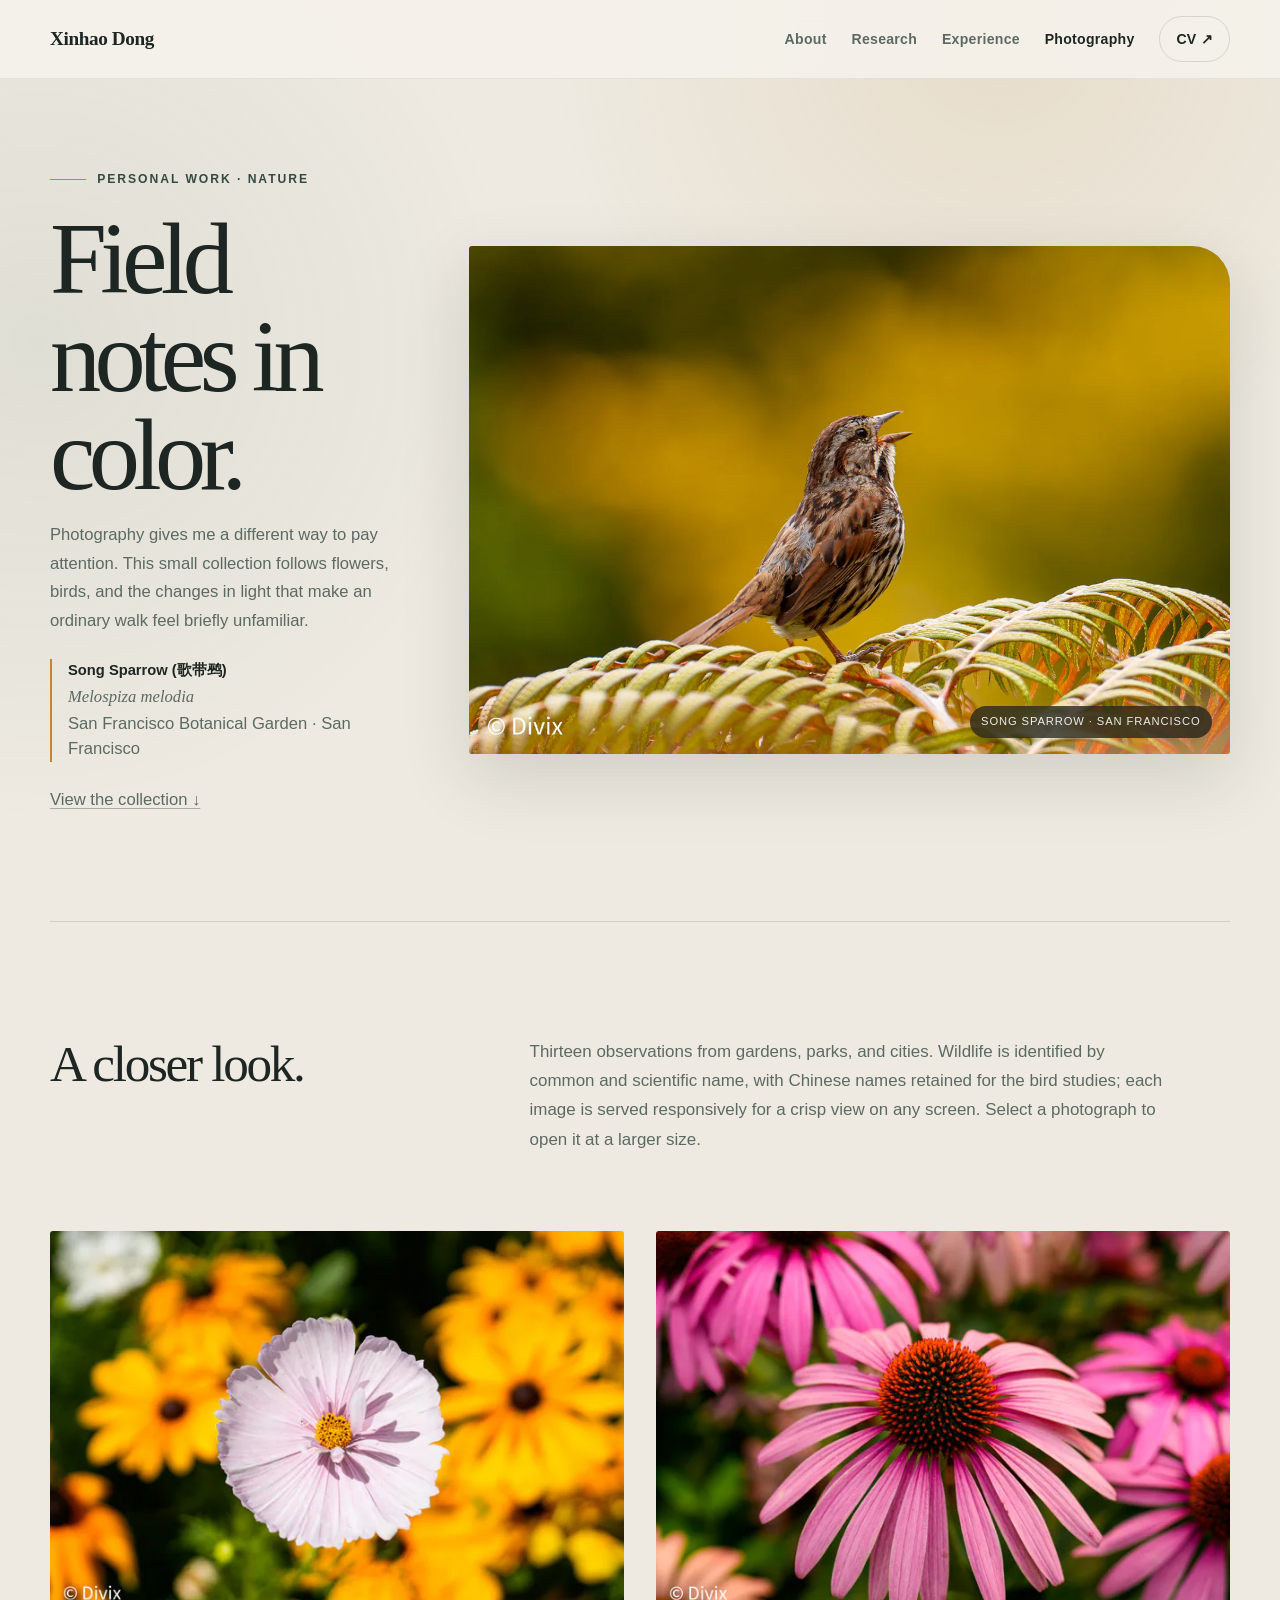
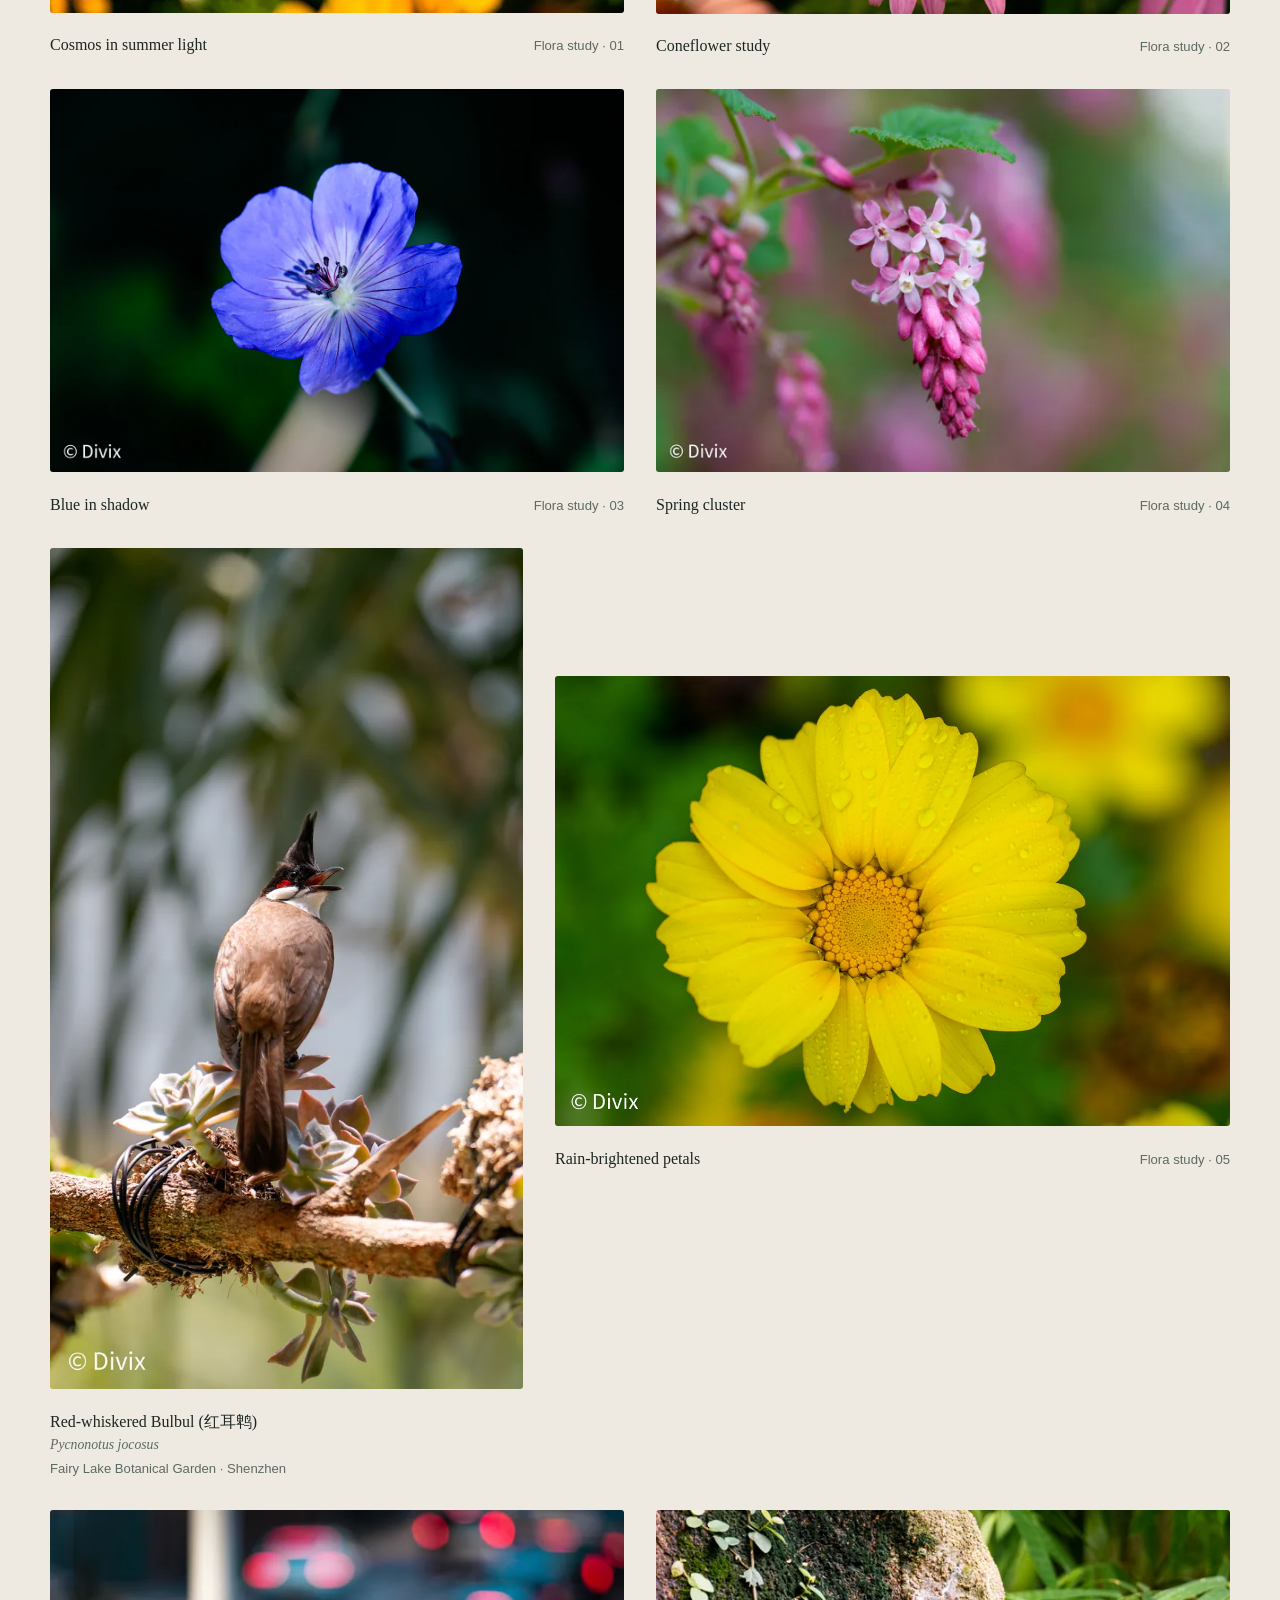
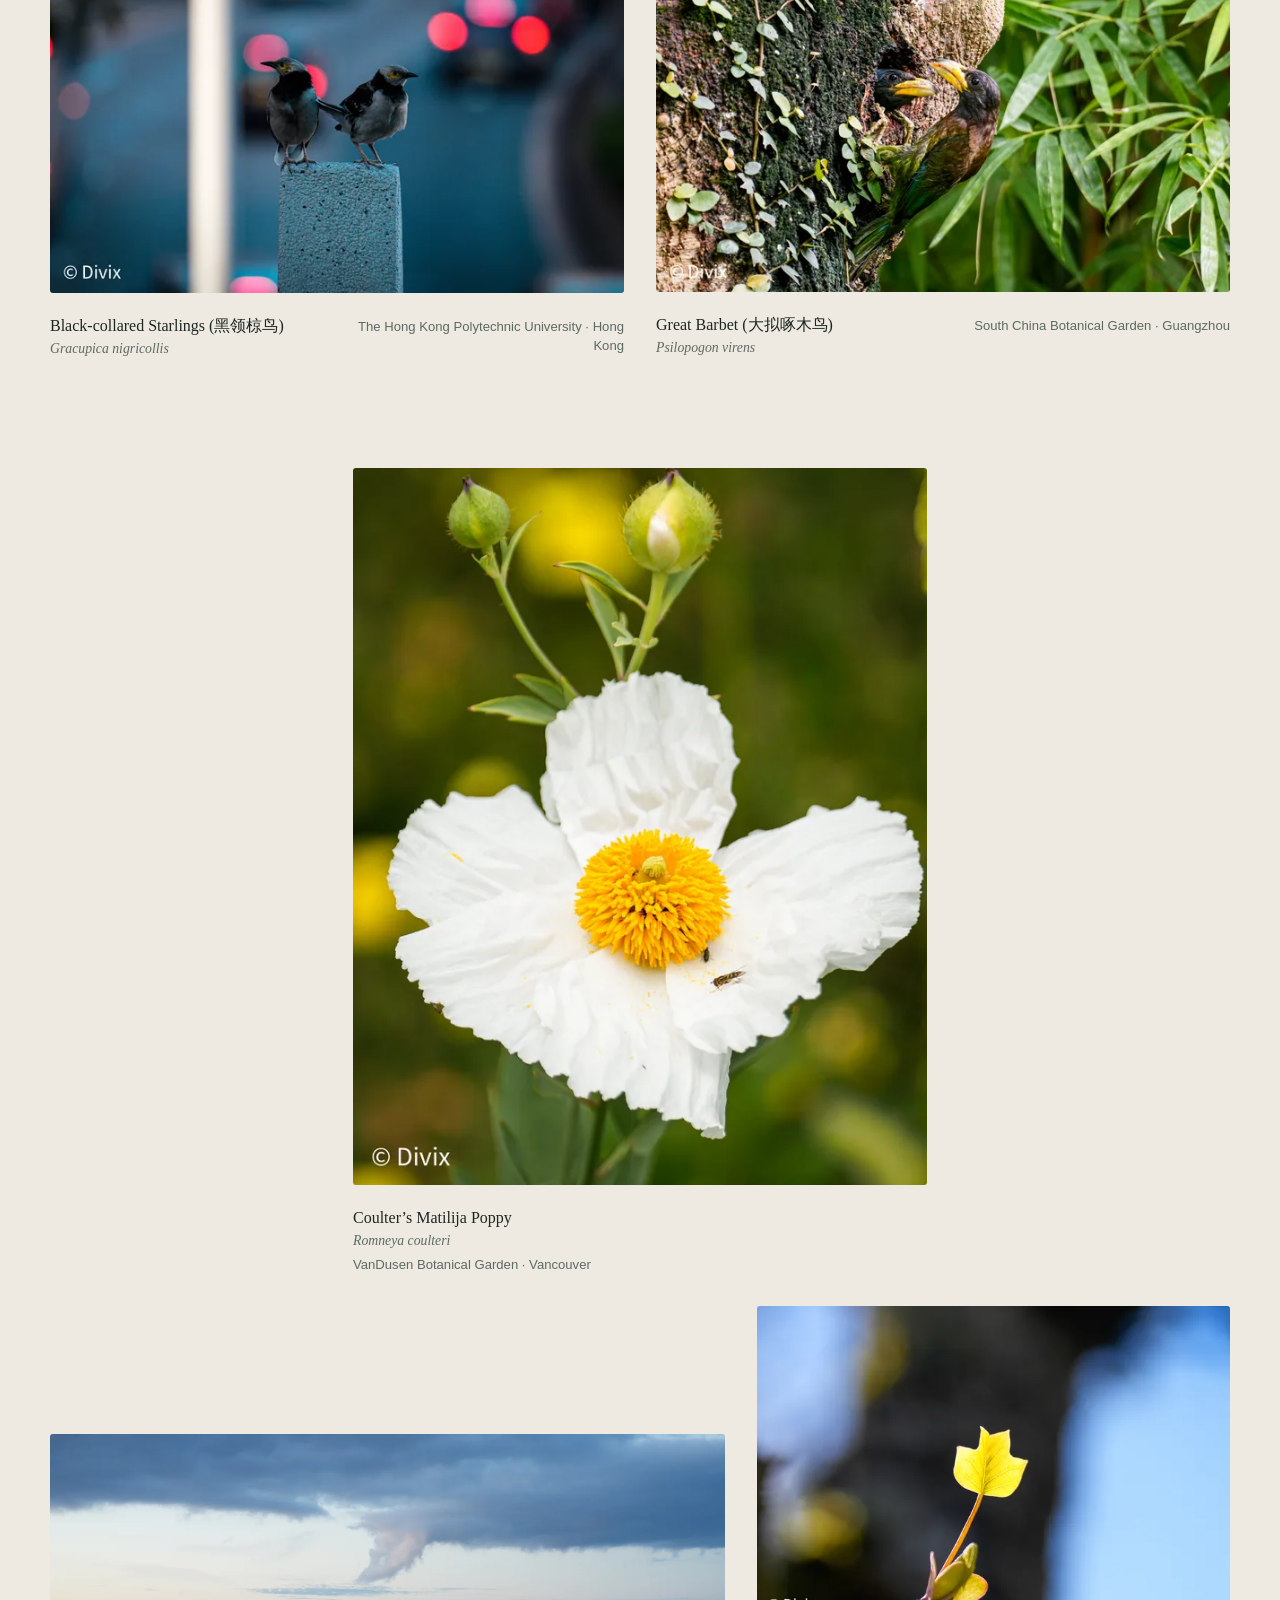
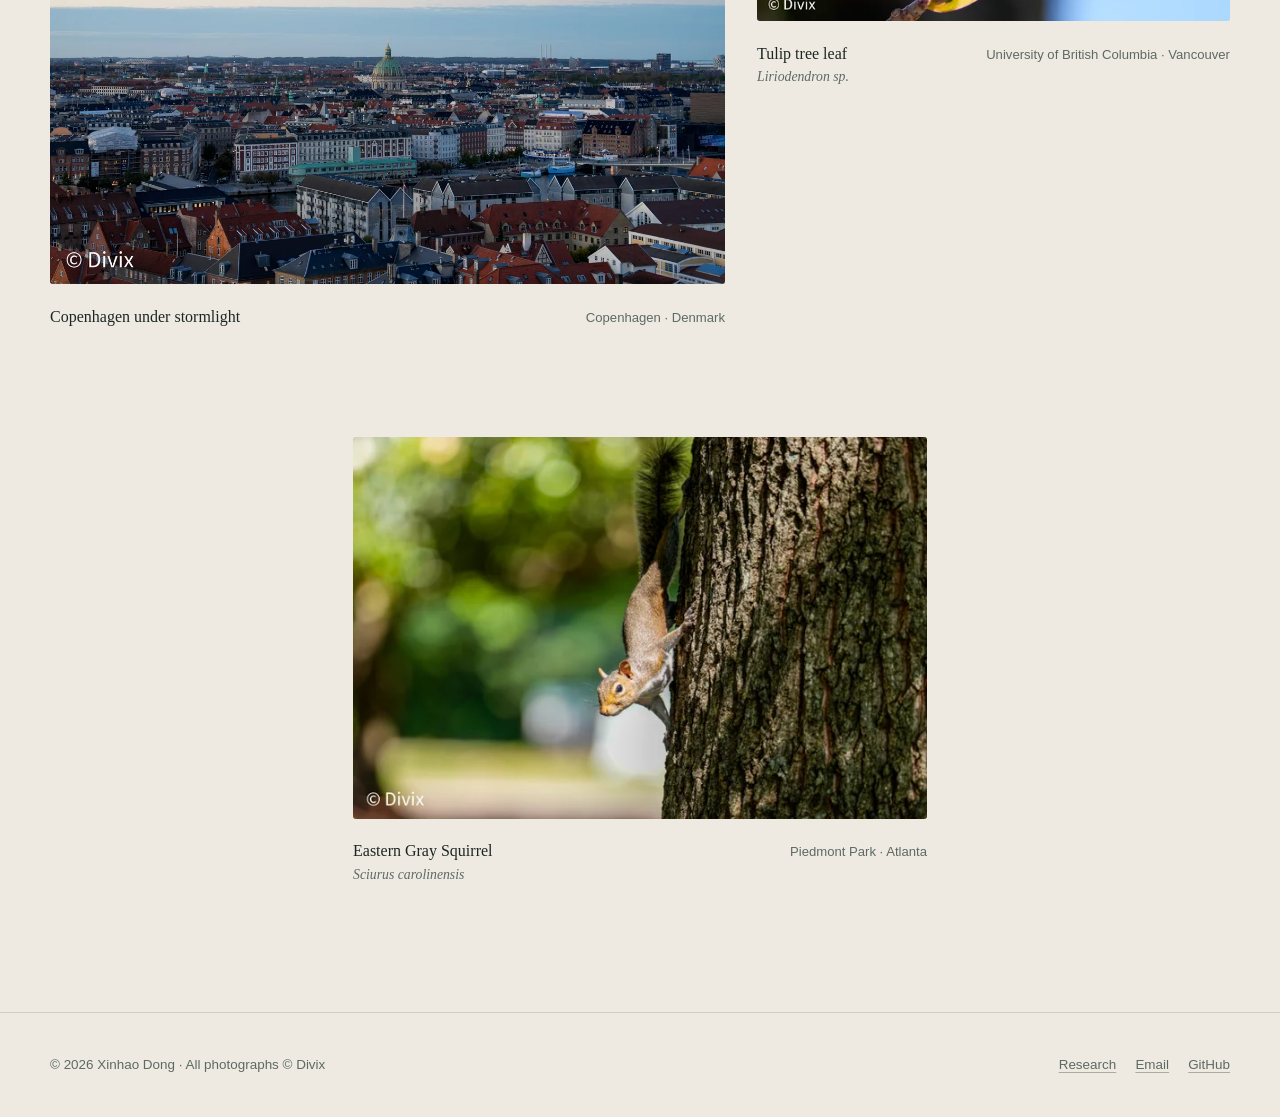
==== commit 17e192d4: "Add Copenhagen, UBC, and Atlanta photographs" ====
--- a/photography/index.html
+++ b/photography/index.html
@@ -57,7 +57,7 @@
       <section class="site-shell" id="collection" aria-labelledby="collection-title">
         <div class="photo-intro">
           <h2 id="collection-title">A closer look.</h2>
-          <p>Ten observations from gardens and green spaces. Birds are identified by English common name, Chinese name, and scientific name; each image is served responsively for a crisp view on any screen. Select a photograph to open it at a larger size.</p>
+          <p>Thirteen observations from gardens, parks, and cities. Wildlife is identified by common and scientific name, with Chinese names retained for the bird studies; each image is served responsively for a crisp view on any screen. Select a photograph to open it at a larger size.</p>
         </div>
 
         <div class="gallery">
@@ -149,6 +149,36 @@
               </picture>
             </button>
             <figcaption><span><strong>Coulter’s Matilija Poppy</strong><em>Romneya coulteri</em></span><span class="caption-location">VanDusen Botanical Garden · Vancouver</span></figcaption>
+          </figure>
+
+          <figure class="gallery-item gallery-item--wide">
+            <button class="gallery-open" type="button" data-full="../assets/photos/copenhagen-skyline/copenhagen-skyline-2400.webp" data-alt="The Copenhagen skyline beneath layered blue storm clouds" data-title="Copenhagen under stormlight — Copenhagen, Denmark">
+              <picture>
+                <source type="image/webp" srcset="../assets/photos/copenhagen-skyline/copenhagen-skyline-640.webp 640w, ../assets/photos/copenhagen-skyline/copenhagen-skyline-1280.webp 1280w, ../assets/photos/copenhagen-skyline/copenhagen-skyline-2400.webp 2400w" sizes="(max-width: 700px) 100vw, 58vw">
+                <img src="../assets/photos/copenhagen-skyline/copenhagen-skyline-1280.jpg" srcset="../assets/photos/copenhagen-skyline/copenhagen-skyline-640.jpg 640w, ../assets/photos/copenhagen-skyline/copenhagen-skyline-1280.jpg 1280w, ../assets/photos/copenhagen-skyline/copenhagen-skyline-2400.jpg 2400w" sizes="(max-width: 700px) 100vw, 58vw" width="1280" height="853" loading="lazy" decoding="async" alt="The Copenhagen skyline beneath layered blue storm clouds">
+              </picture>
+            </button>
+            <figcaption><strong>Copenhagen under stormlight</strong><span class="caption-location">Copenhagen · Denmark</span></figcaption>
+          </figure>
+
+          <figure class="gallery-item gallery-item--narrow">
+            <button class="gallery-open" type="button" data-full="../assets/photos/tulip-tree-leaf/tulip-tree-leaf-2400.webp" data-alt="A backlit young tulip tree leaf at the University of British Columbia" data-title="Tulip tree leaf — Liriodendron sp. — University of British Columbia, Vancouver">
+              <picture>
+                <source type="image/webp" srcset="../assets/photos/tulip-tree-leaf/tulip-tree-leaf-640.webp 640w, ../assets/photos/tulip-tree-leaf/tulip-tree-leaf-1280.webp 1280w, ../assets/photos/tulip-tree-leaf/tulip-tree-leaf-2400.webp 2400w" sizes="(max-width: 700px) 100vw, 42vw">
+                <img src="../assets/photos/tulip-tree-leaf/tulip-tree-leaf-1280.jpg" srcset="../assets/photos/tulip-tree-leaf/tulip-tree-leaf-640.jpg 640w, ../assets/photos/tulip-tree-leaf/tulip-tree-leaf-1280.jpg 1280w, ../assets/photos/tulip-tree-leaf/tulip-tree-leaf-2400.jpg 2400w" sizes="(max-width: 700px) 100vw, 42vw" width="1280" height="853" loading="lazy" decoding="async" alt="A backlit young tulip tree leaf at the University of British Columbia">
+              </picture>
+            </button>
+            <figcaption><span><strong>Tulip tree leaf</strong><em>Liriodendron sp.</em></span><span class="caption-location">University of British Columbia · Vancouver</span></figcaption>
+          </figure>
+
+          <figure class="gallery-item gallery-item--centered">
+            <button class="gallery-open" type="button" data-full="../assets/photos/piedmont-squirrel/piedmont-squirrel-2400.webp" data-alt="An Eastern Gray Squirrel descending a tree in Piedmont Park, Atlanta" data-title="Eastern Gray Squirrel — Sciurus carolinensis — Piedmont Park, Atlanta">
+              <picture>
+                <source type="image/webp" srcset="../assets/photos/piedmont-squirrel/piedmont-squirrel-640.webp 640w, ../assets/photos/piedmont-squirrel/piedmont-squirrel-1280.webp 1280w, ../assets/photos/piedmont-squirrel/piedmont-squirrel-2400.webp 2400w" sizes="(max-width: 700px) 100vw, 48vw">
+                <img src="../assets/photos/piedmont-squirrel/piedmont-squirrel-1280.jpg" srcset="../assets/photos/piedmont-squirrel/piedmont-squirrel-640.jpg 640w, ../assets/photos/piedmont-squirrel/piedmont-squirrel-1280.jpg 1280w, ../assets/photos/piedmont-squirrel/piedmont-squirrel-2400.jpg 2400w" sizes="(max-width: 700px) 100vw, 48vw" width="1280" height="853" loading="lazy" decoding="async" alt="An Eastern Gray Squirrel descending a tree in Piedmont Park, Atlanta">
+              </picture>
+            </button>
+            <figcaption><span><strong>Eastern Gray Squirrel</strong><em>Sciurus carolinensis</em></span><span class="caption-location">Piedmont Park · Atlanta</span></figcaption>
           </figure>
         </div>
       </section>
--- a/assets/css/site.css
+++ b/assets/css/site.css
@@ -618,6 +618,10 @@
   grid-column: span 5;
 }
 
+.gallery-item--narrow {
+  grid-column: span 5;
+}
+
 .gallery-item--wide {
   grid-column: span 7;
   margin-top: clamp(4rem, 10vw, 9rem);
@@ -949,6 +953,7 @@
 
   .gallery-item,
   .gallery-item--portrait,
+  .gallery-item--narrow,
   .gallery-item--wide,
   .gallery-item--centered {
     margin: 0 0 2.5rem;
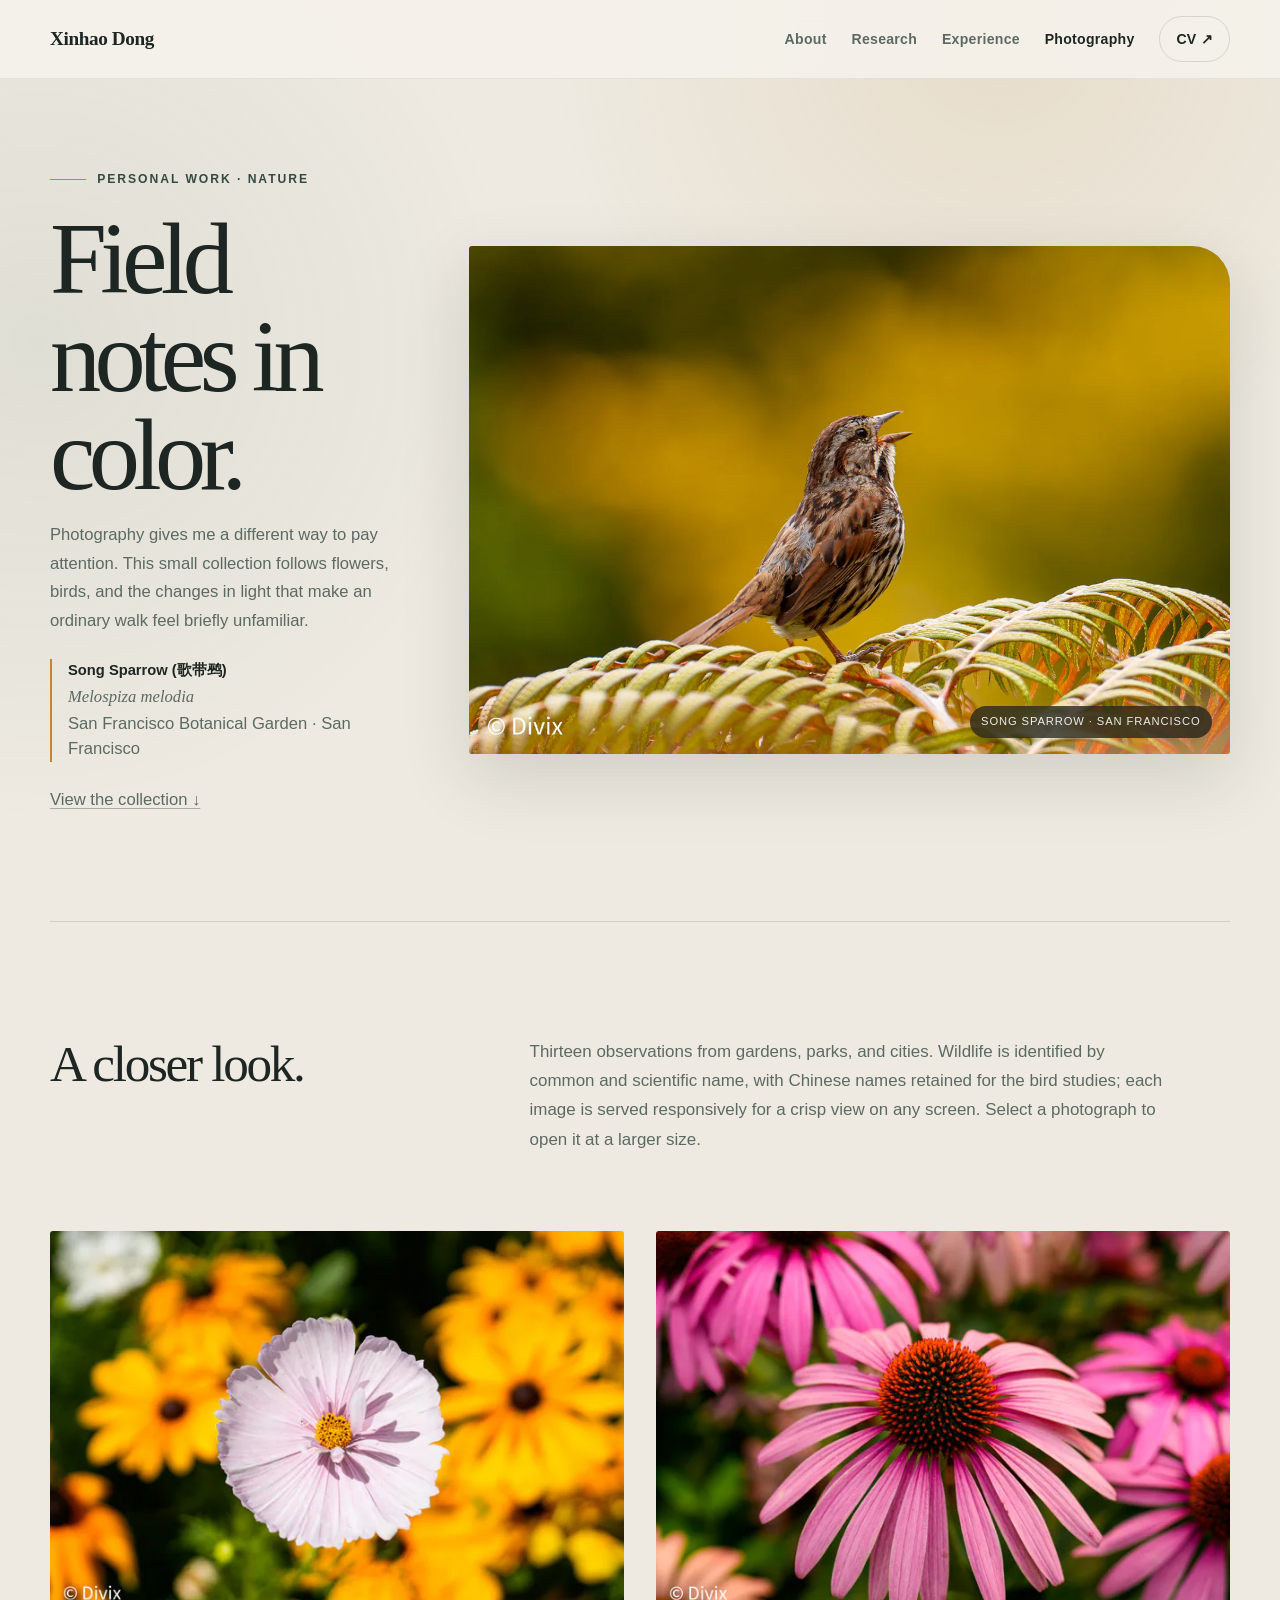
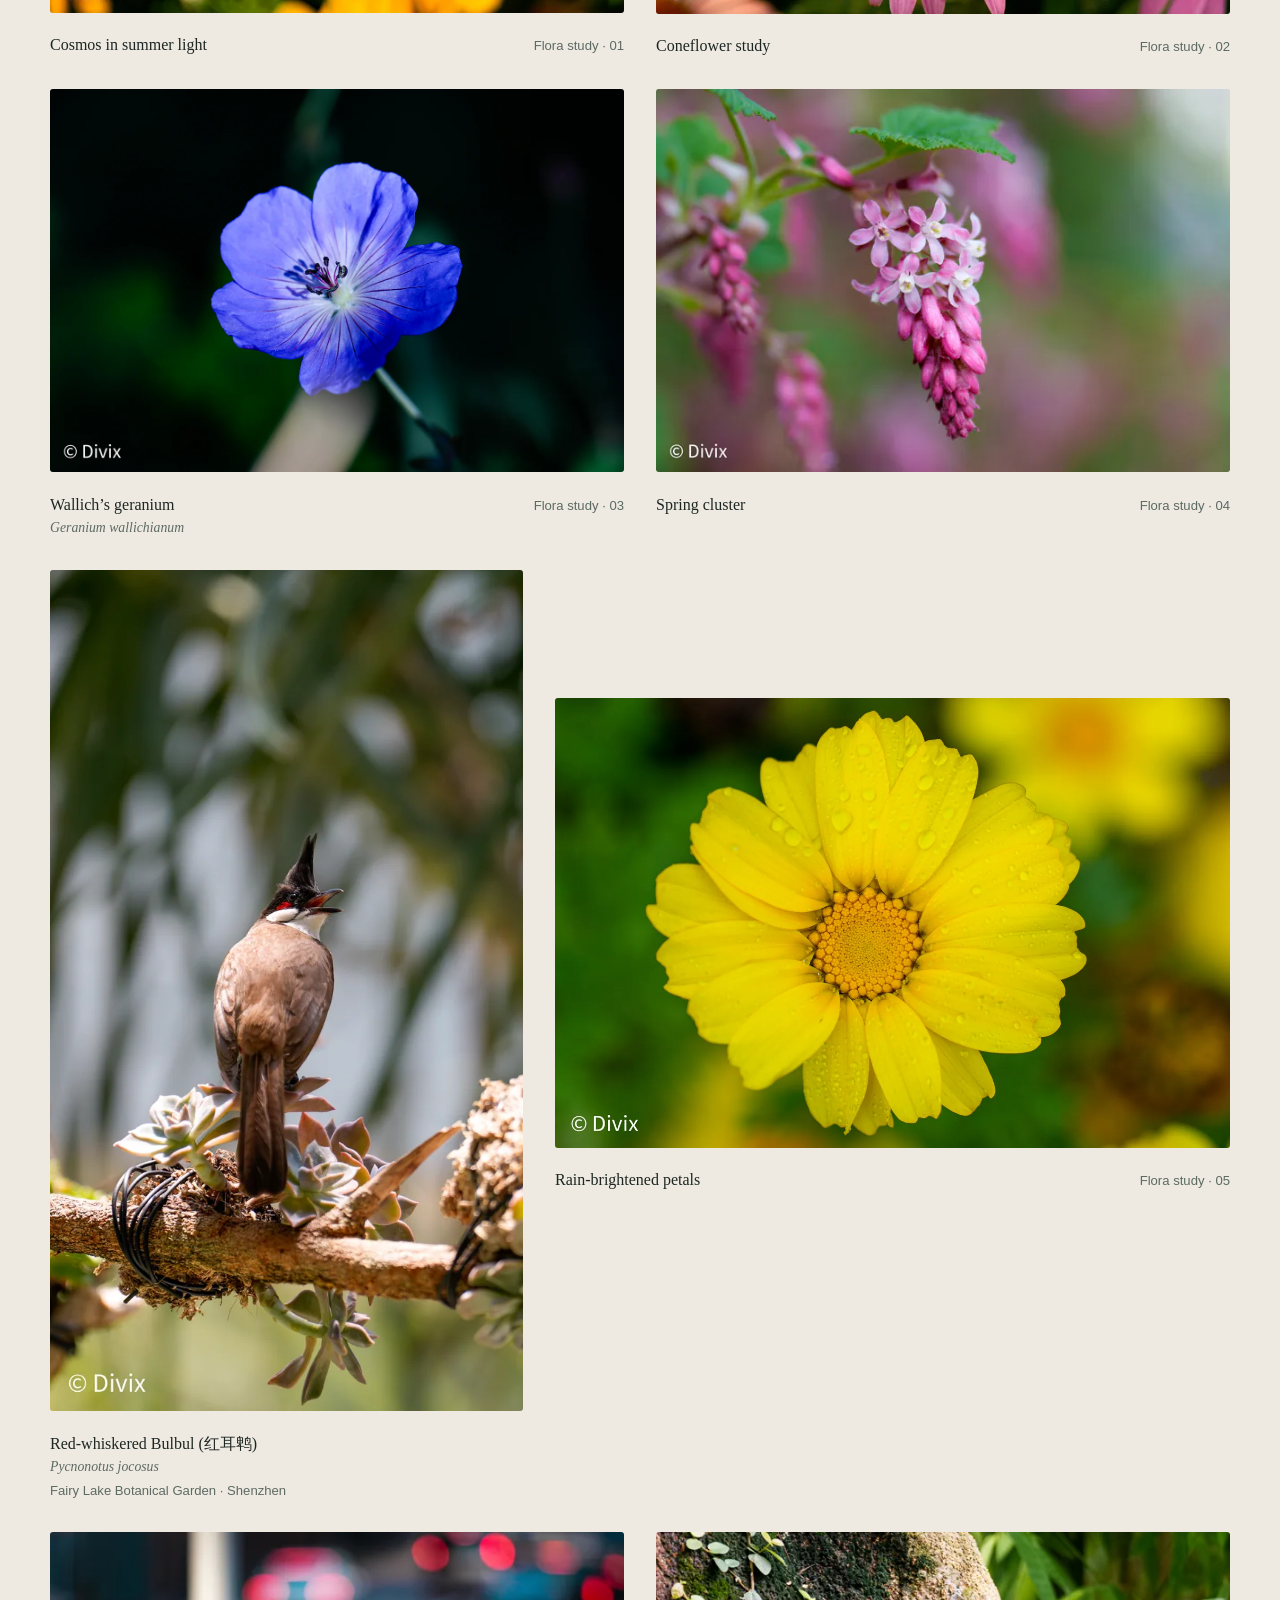
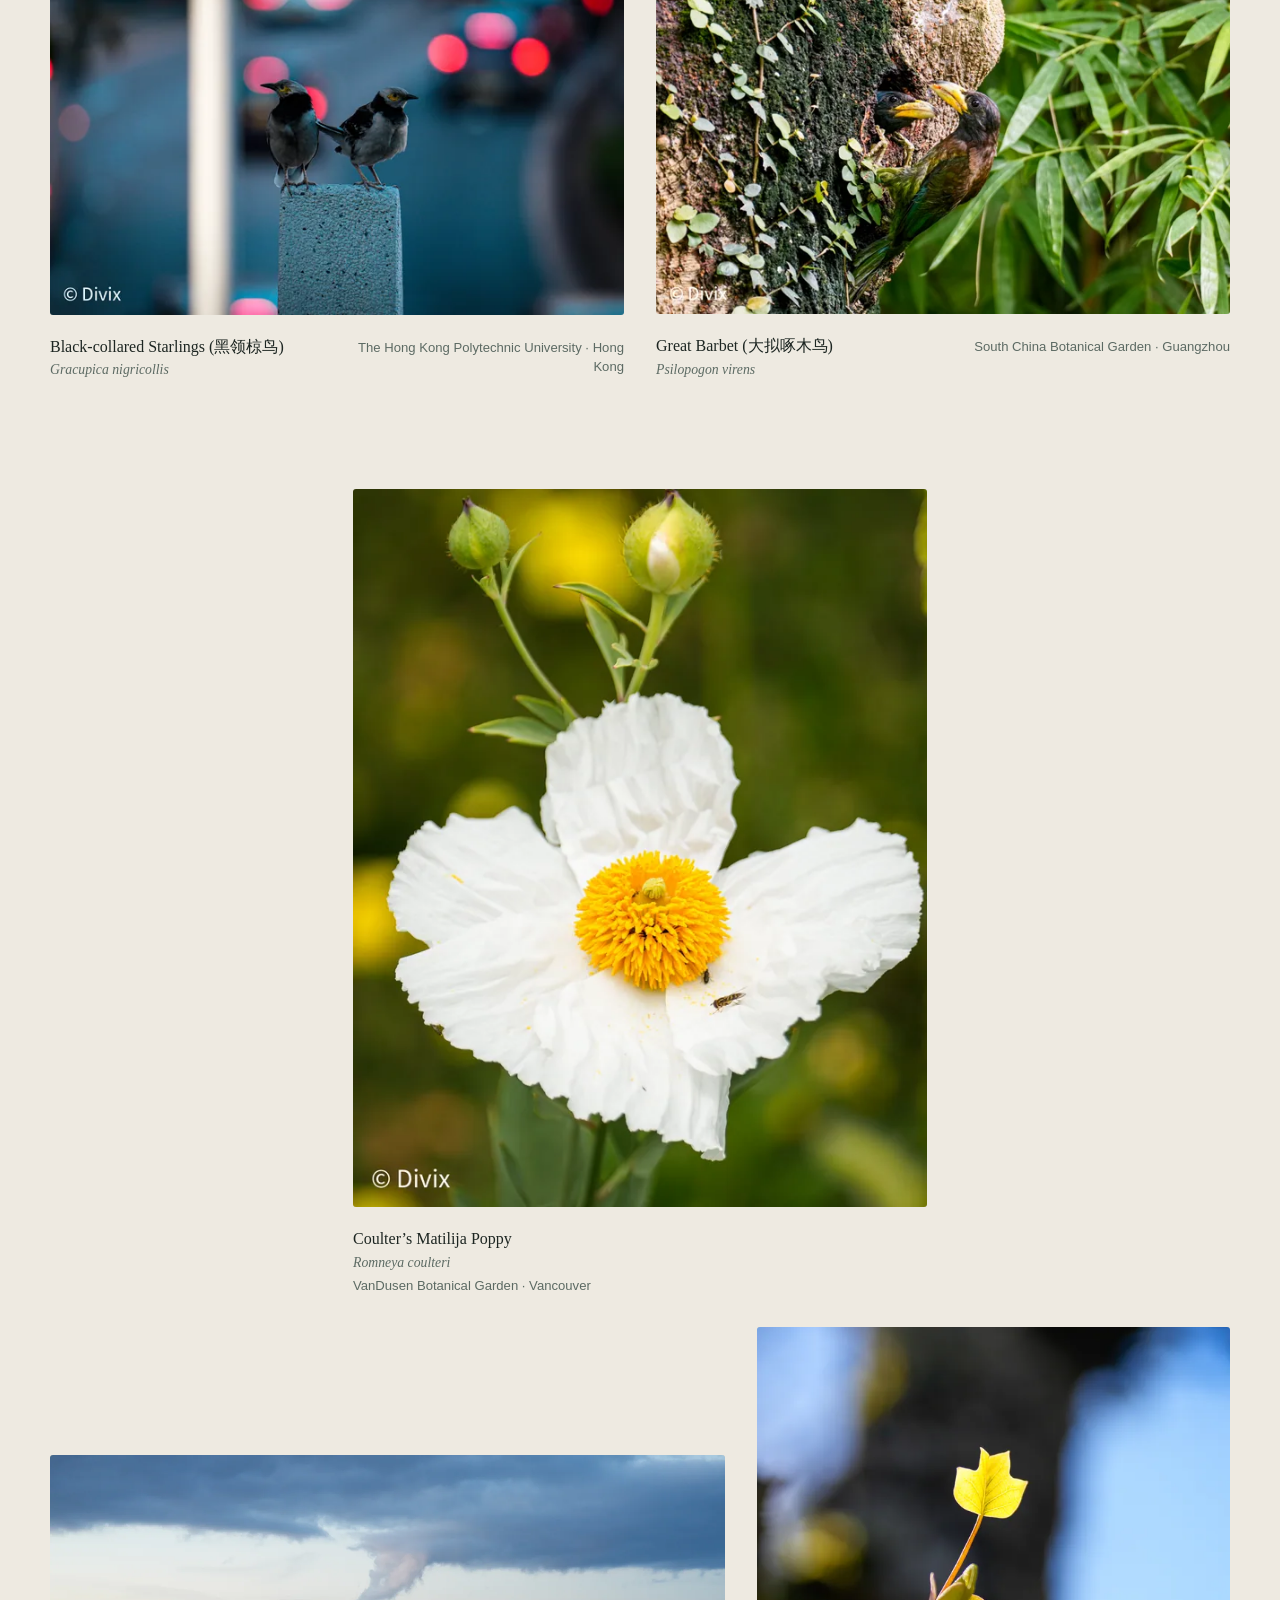
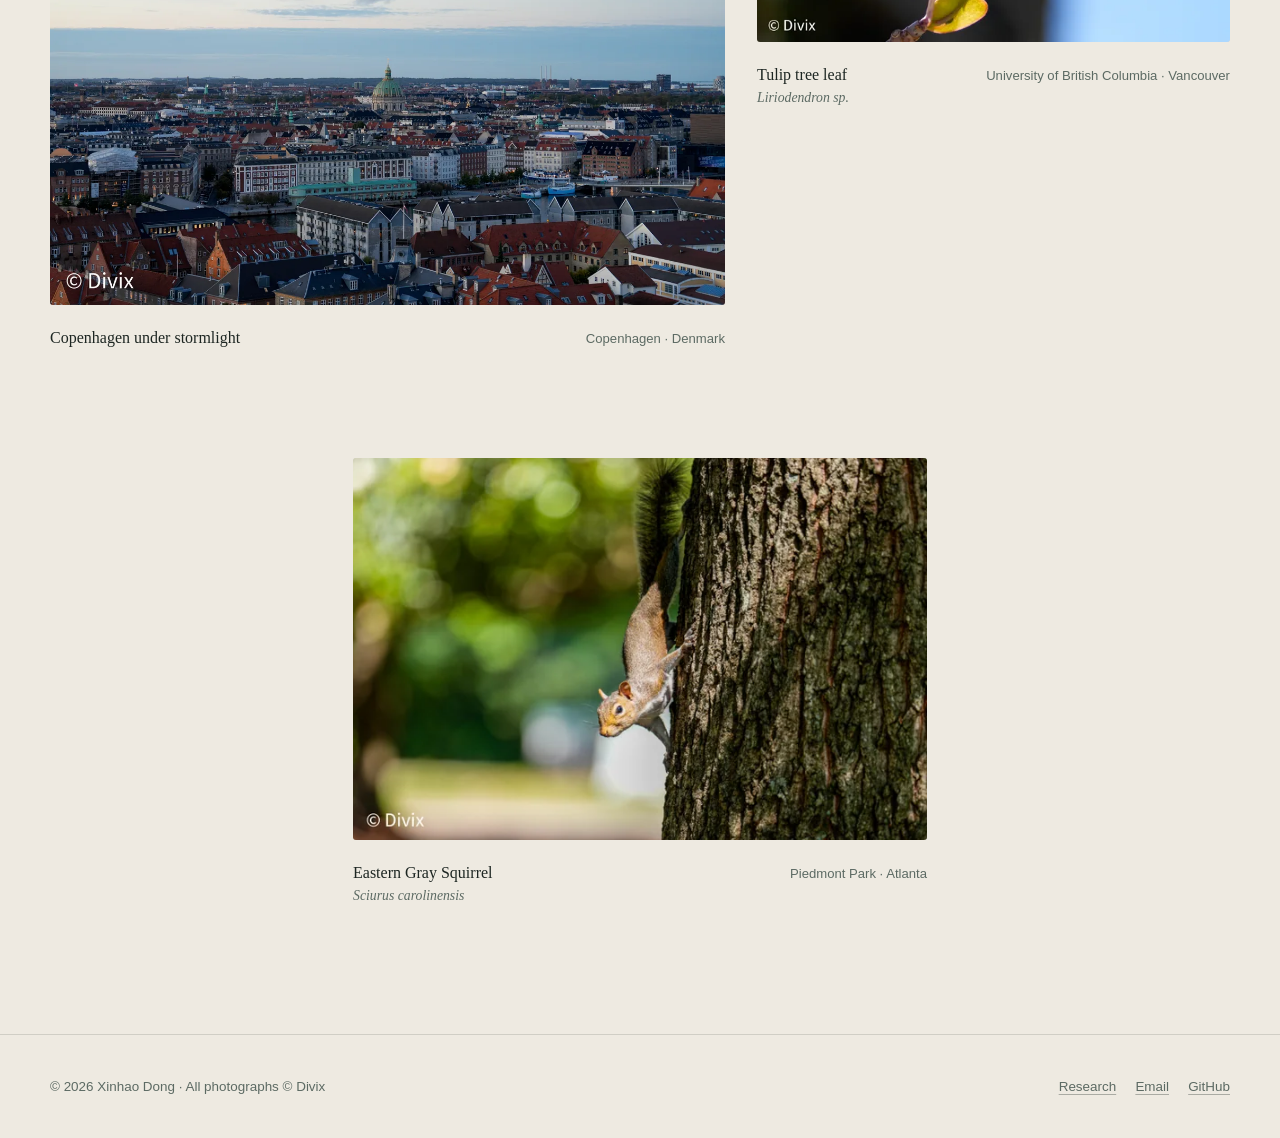
==== commit 6a8c2317: "Identify Geranium wallichianum in gallery" ====
--- a/photography/index.html
+++ b/photography/index.html
@@ -82,13 +82,13 @@
           </figure>
 
           <figure class="gallery-item">
-            <button class="gallery-open" type="button" data-full="../assets/photos/blue-bloom/blue-bloom-2400.webp" data-alt="A vivid blue flower against deep green shade" data-title="Blue in shadow">
+            <button class="gallery-open" type="button" data-full="../assets/photos/blue-bloom/blue-bloom-2400.webp" data-alt="A blue-purple Geranium wallichianum flower against deep green shade" data-title="Wallich’s geranium — Geranium wallichianum">
               <picture>
                 <source type="image/webp" srcset="../assets/photos/blue-bloom/blue-bloom-640.webp 640w, ../assets/photos/blue-bloom/blue-bloom-1280.webp 1280w, ../assets/photos/blue-bloom/blue-bloom-2400.webp 2400w" sizes="(max-width: 700px) 100vw, 58vw">
-                <img src="../assets/photos/blue-bloom/blue-bloom-1280.jpg" srcset="../assets/photos/blue-bloom/blue-bloom-640.jpg 640w, ../assets/photos/blue-bloom/blue-bloom-1280.jpg 1280w, ../assets/photos/blue-bloom/blue-bloom-2400.jpg 2400w" sizes="(max-width: 700px) 100vw, 58vw" width="1280" height="853" loading="lazy" decoding="async" alt="A vivid blue flower against deep green shade">
-              </picture>
-            </button>
-            <figcaption><strong>Blue in shadow</strong><span>Flora study · 03</span></figcaption>
+                <img src="../assets/photos/blue-bloom/blue-bloom-1280.jpg" srcset="../assets/photos/blue-bloom/blue-bloom-640.jpg 640w, ../assets/photos/blue-bloom/blue-bloom-1280.jpg 1280w, ../assets/photos/blue-bloom/blue-bloom-2400.jpg 2400w" sizes="(max-width: 700px) 100vw, 58vw" width="1280" height="853" loading="lazy" decoding="async" alt="A blue-purple Geranium wallichianum flower against deep green shade">
+              </picture>
+            </button>
+            <figcaption><span><strong>Wallich’s geranium</strong><em>Geranium wallichianum</em></span><span>Flora study · 03</span></figcaption>
           </figure>
 
           <figure class="gallery-item">
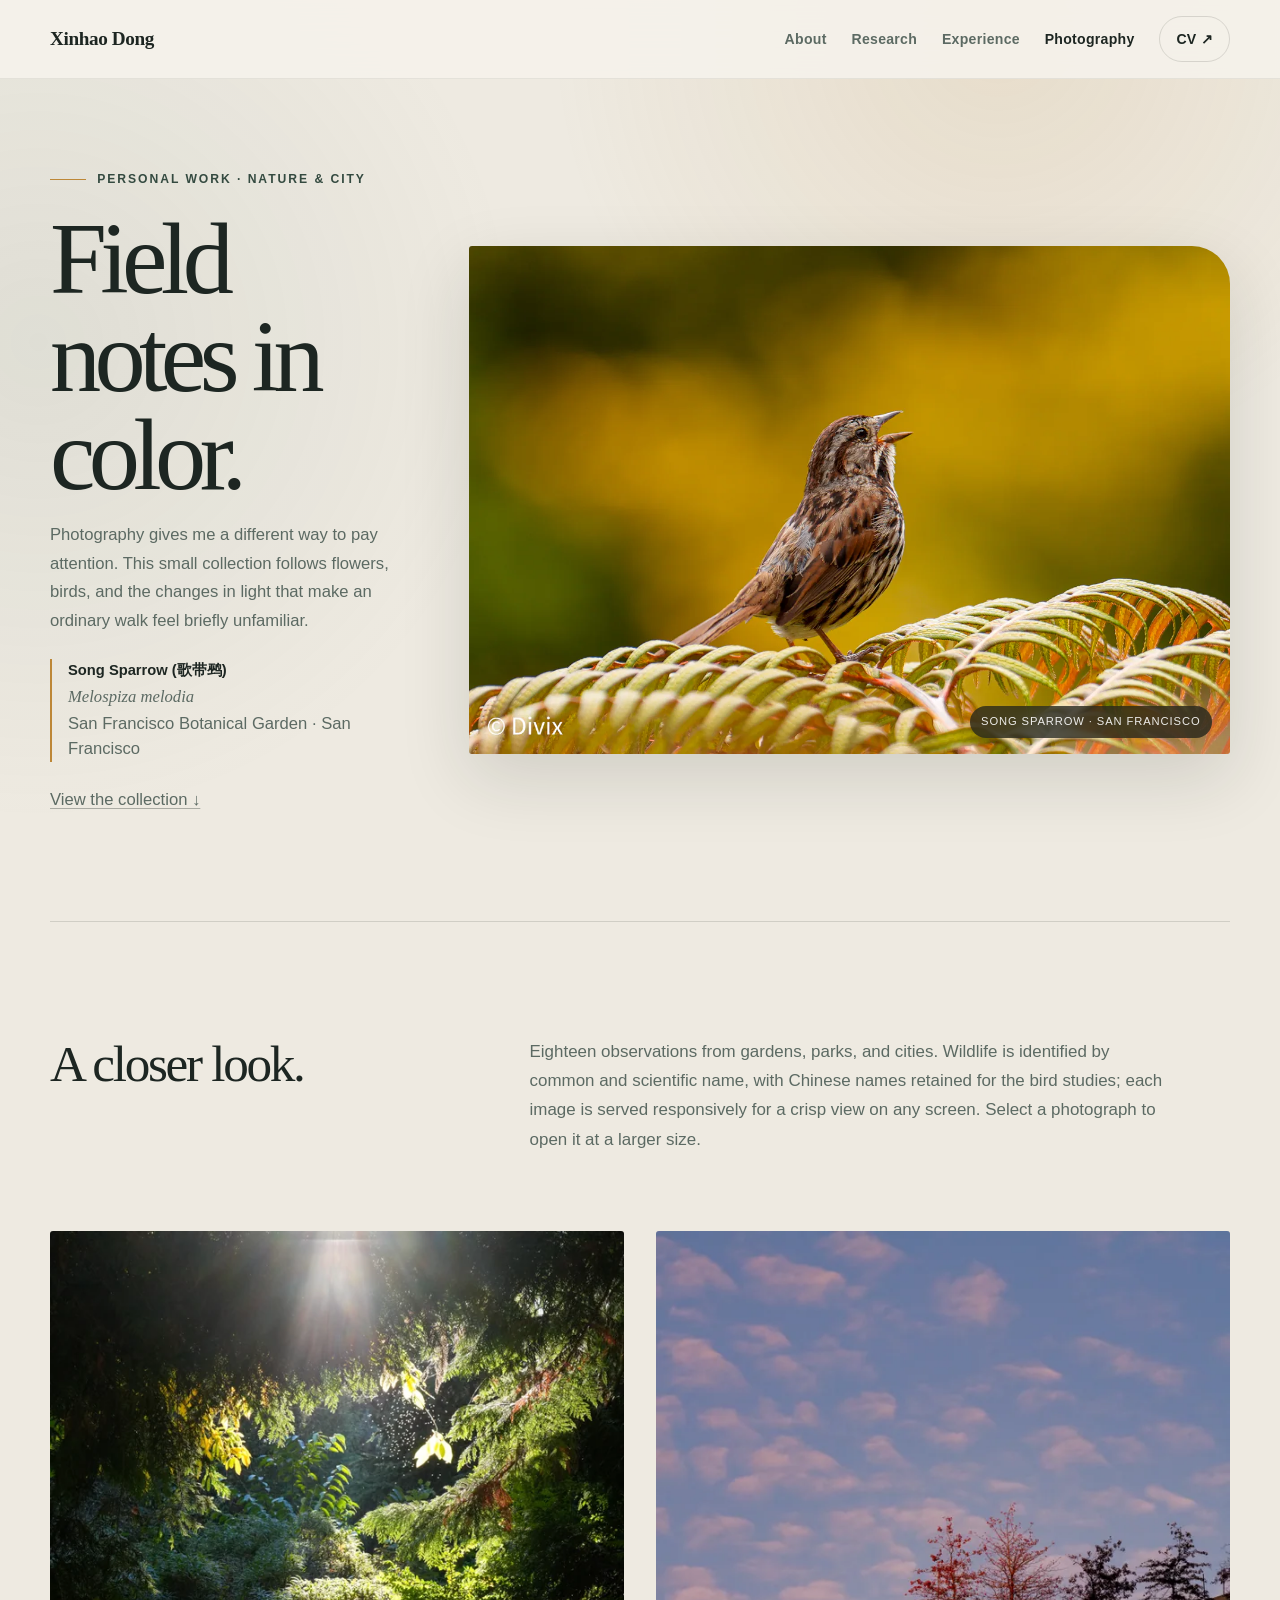
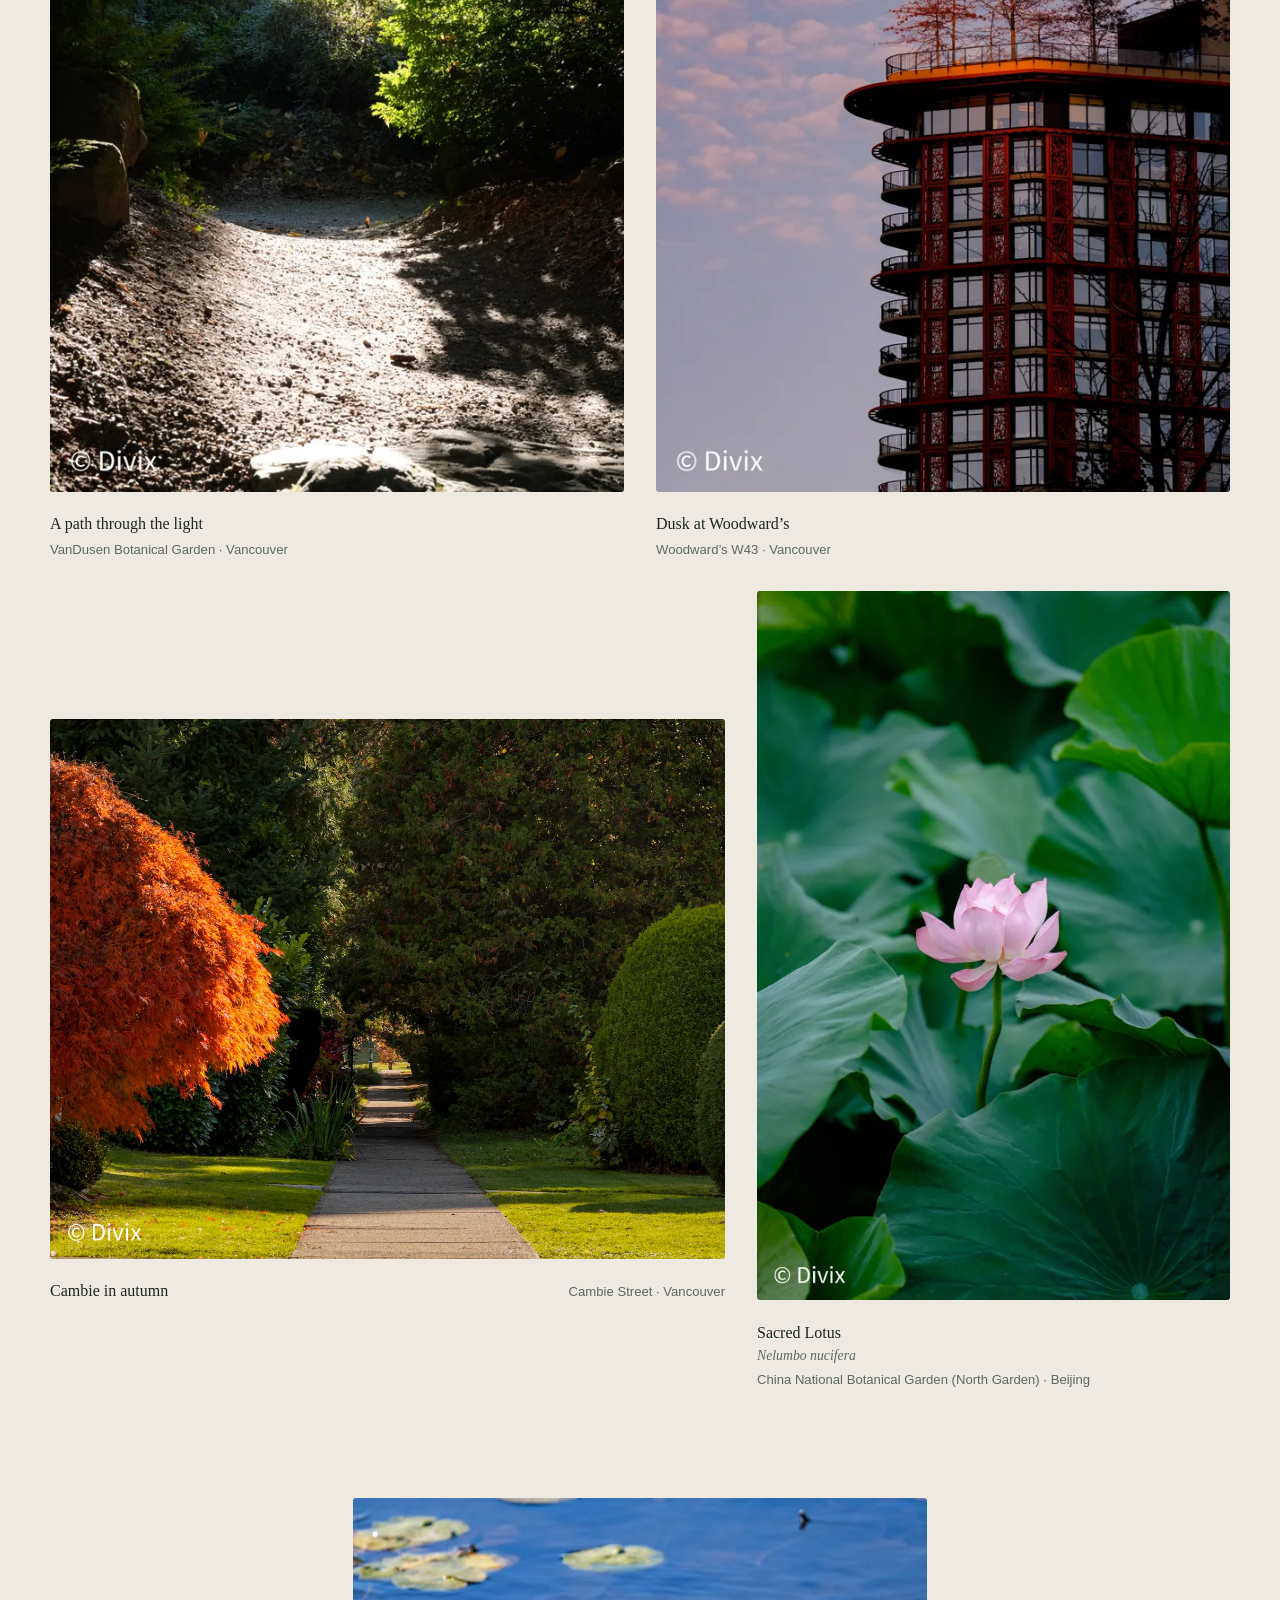
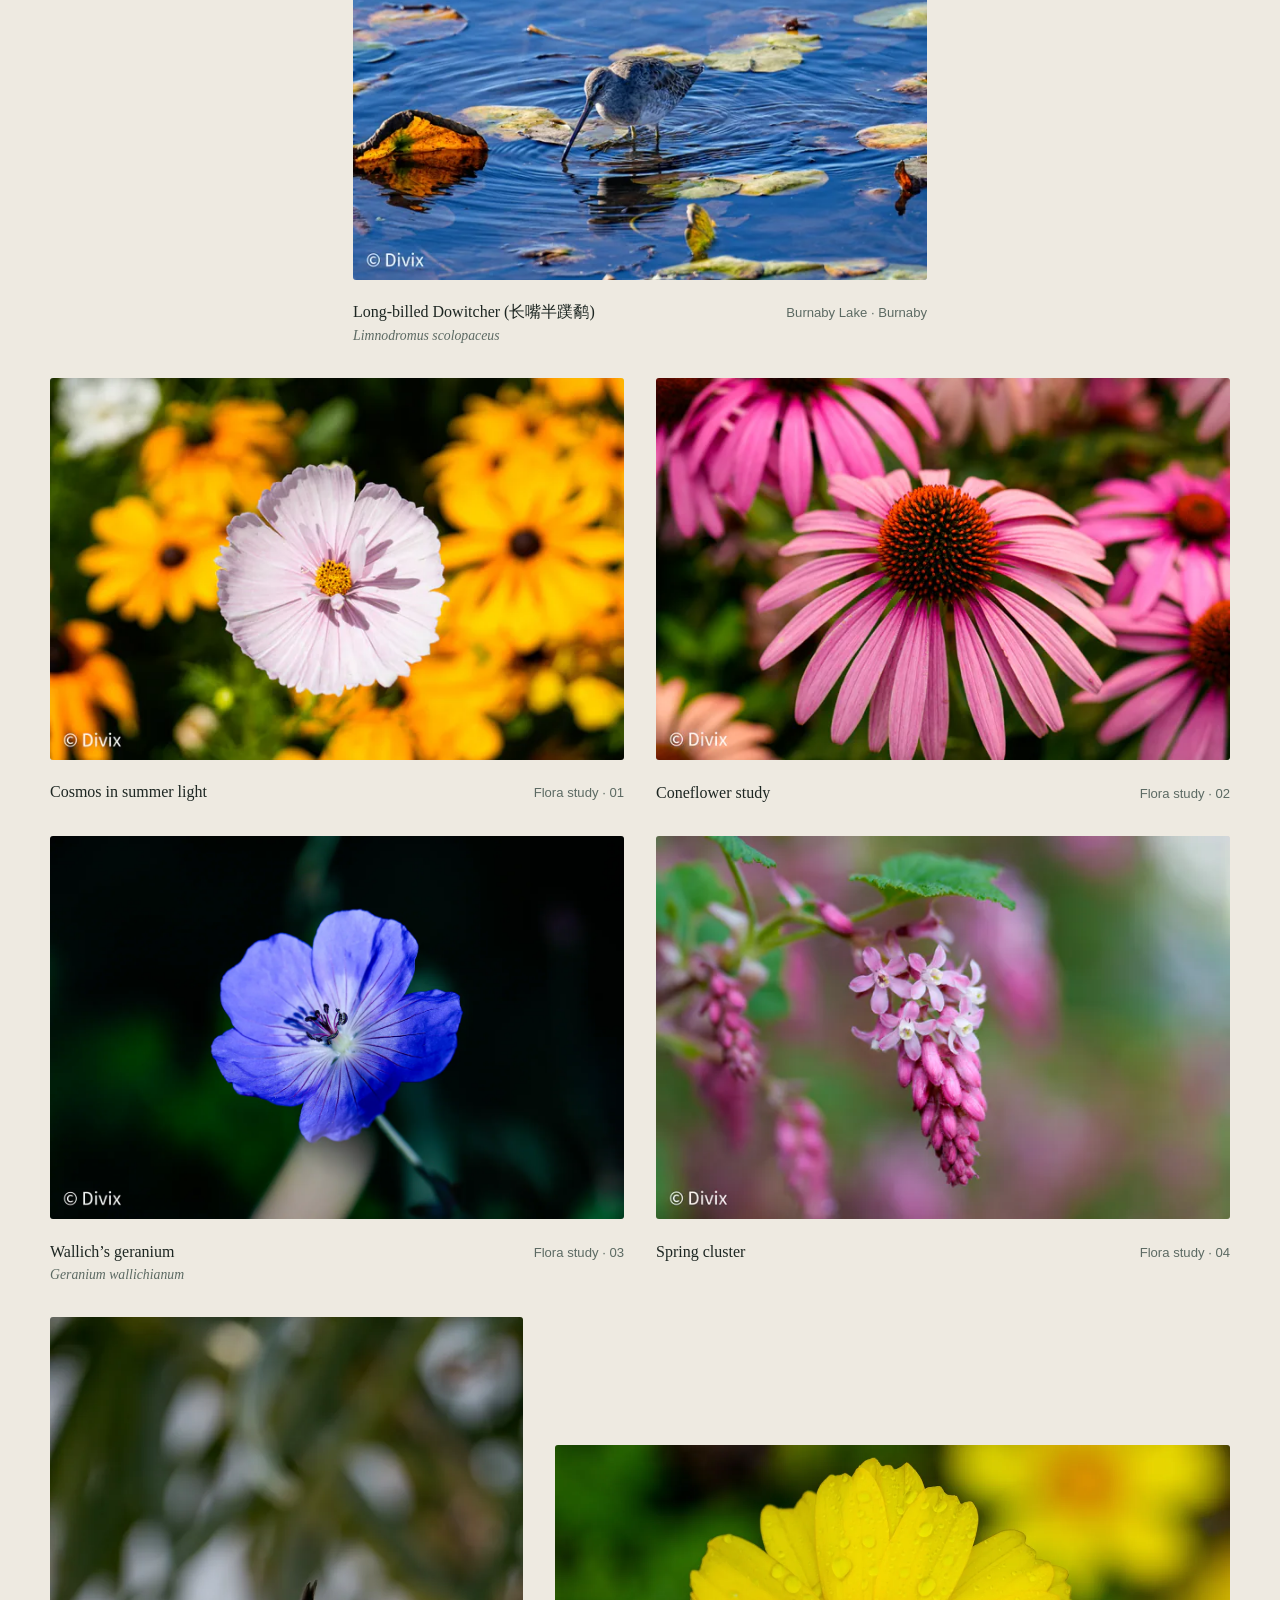
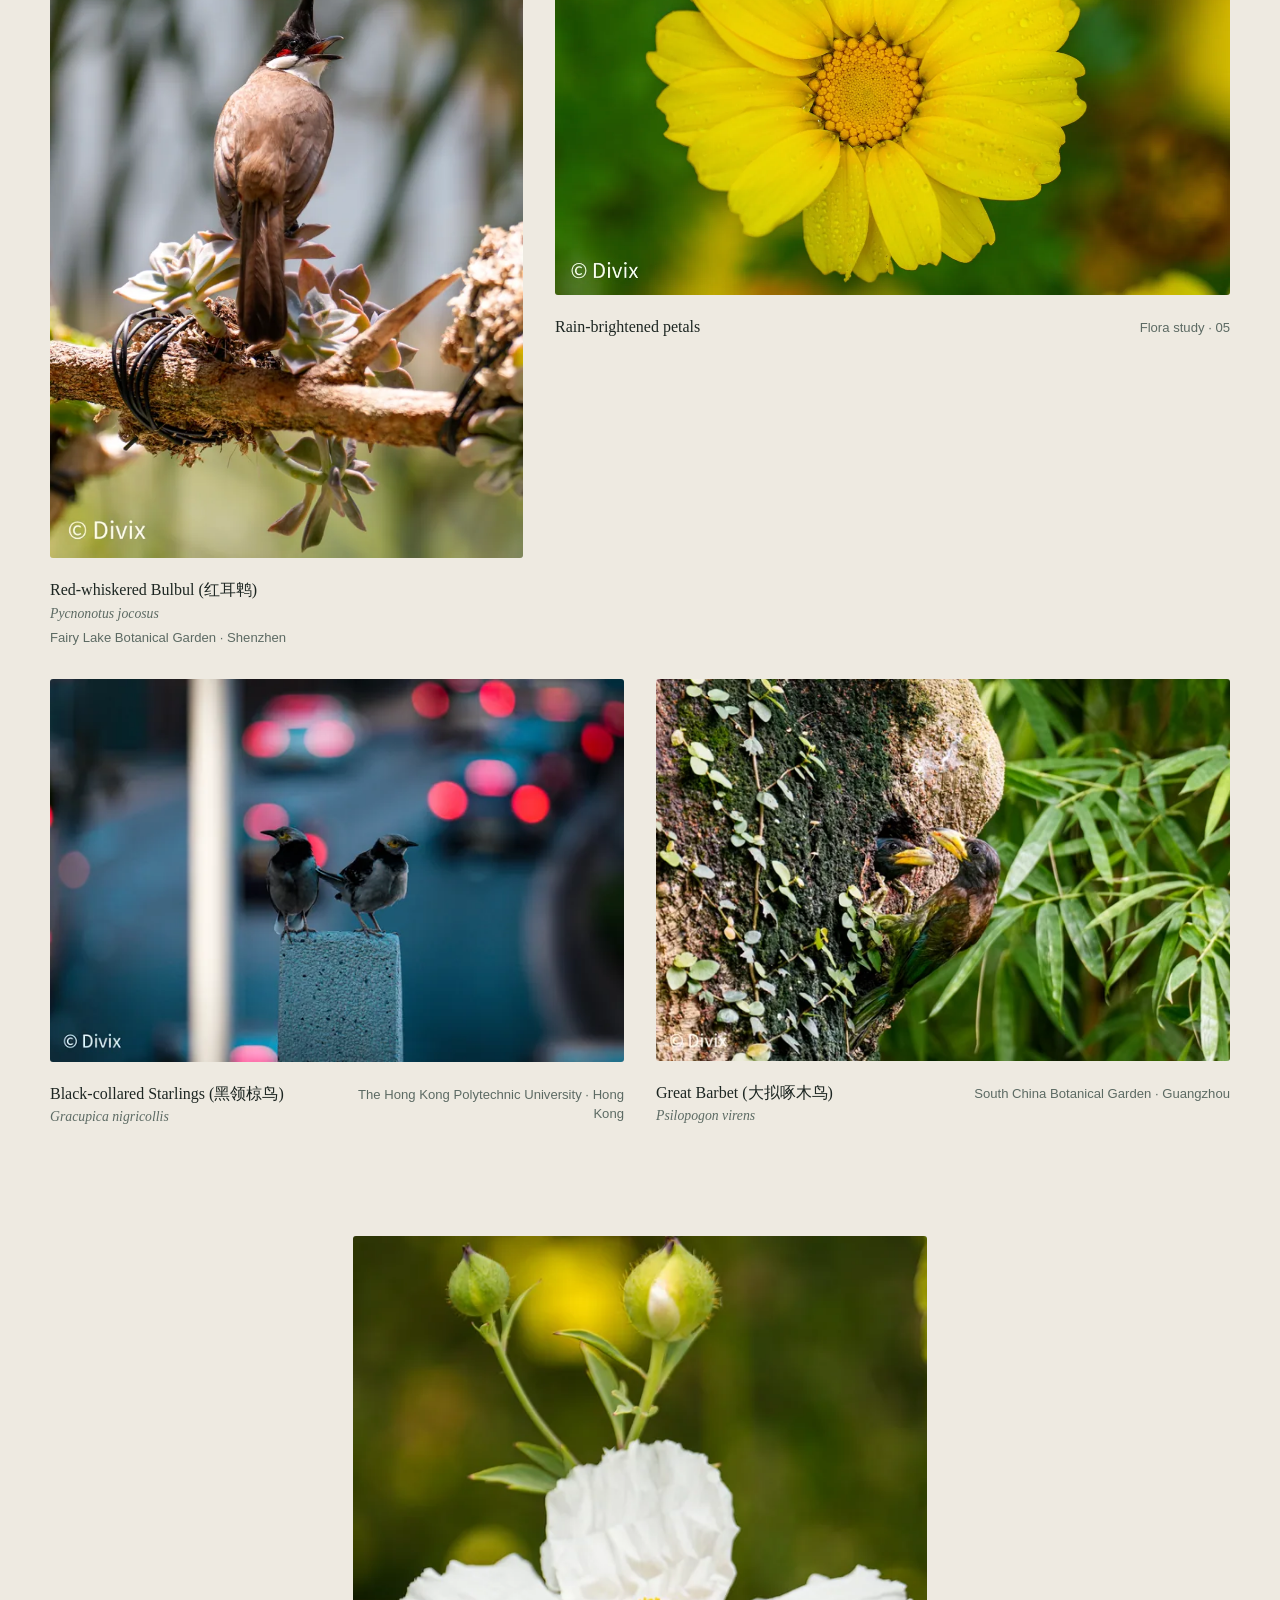
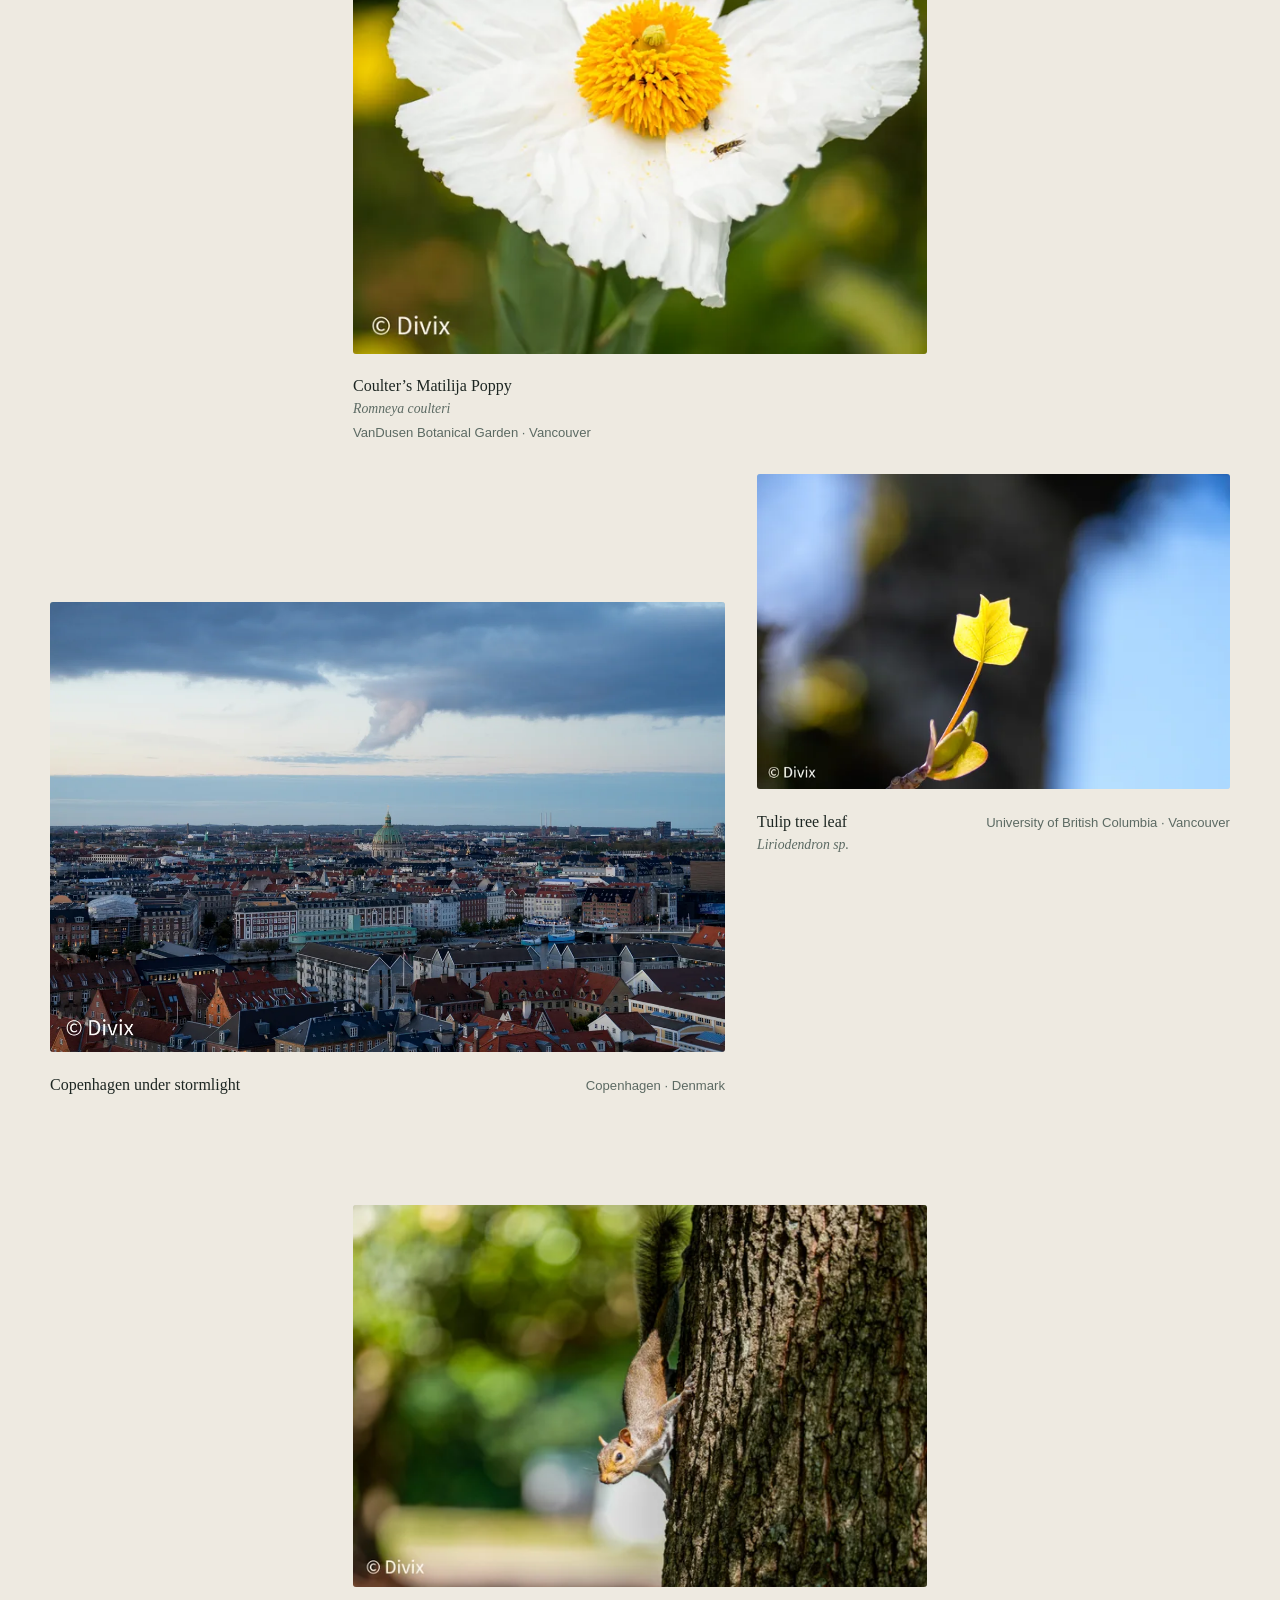
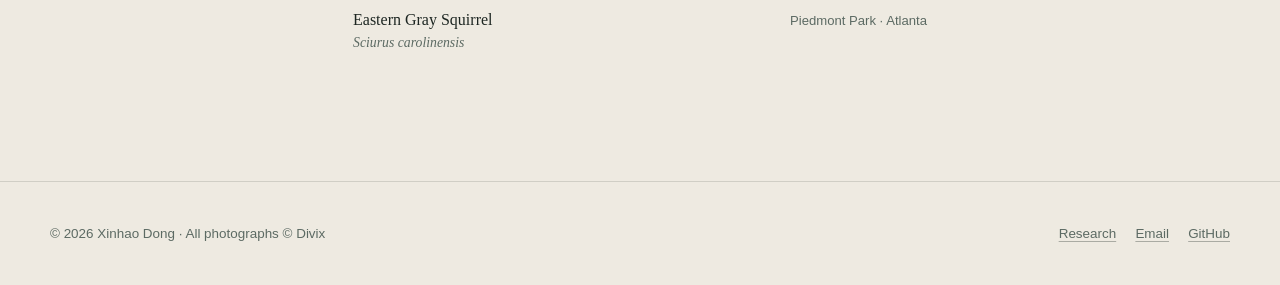
==== commit ef678d5d: "Add five photographs with location and species captions" ====
--- a/photography/index.html
+++ b/photography/index.html
@@ -4,7 +4,7 @@
     <meta charset="utf-8">
     <meta name="viewport" content="width=device-width, initial-scale=1">
     <title>Photography — Xinhao Dong</title>
-    <meta name="description" content="A personal photography collection by Xinhao Dong: flowers, birds, and quiet details in the natural world.">
+    <meta name="description" content="A personal photography collection by Xinhao Dong: flowers, birds, gardens, and city light.">
     <link rel="canonical" href="https://xinhaodong.github.io/photography/">
     <meta property="og:type" content="website">
     <meta property="og:title" content="Photography — Xinhao Dong">
@@ -13,7 +13,7 @@
     <meta property="og:image" content="https://xinhaodong.github.io/assets/photos/og-photography.jpg">
     <meta name="twitter:card" content="summary_large_image">
     <meta name="twitter:title" content="Photography — Xinhao Dong">
-    <meta name="twitter:description" content="A personal collection of nature photography.">
+    <meta name="twitter:description" content="A personal collection of nature and city photography.">
     <meta name="twitter:image" content="https://xinhaodong.github.io/assets/photos/og-photography.jpg">
     <link rel="icon" type="image/png" href="../assets/photos/favicon.png">
     <link rel="stylesheet" href="../assets/css/site.css">
@@ -39,7 +39,7 @@
     <main id="main">
       <section class="site-shell photo-hero" aria-labelledby="photo-title">
         <div class="photo-hero-copy">
-          <p class="eyebrow">Personal work · Nature</p>
+          <p class="eyebrow">Personal work · Nature &amp; City</p>
           <h1 id="photo-title">Field notes in color.</h1>
           <p>Photography gives me a different way to pay attention. This small collection follows flowers, birds, and the changes in light that make an ordinary walk feel briefly unfamiliar.</p>
           <p class="featured-species"><strong>Song Sparrow (歌带鹀)</strong><em>Melospiza melodia</em><span>San Francisco Botanical Garden · San Francisco</span></p>
@@ -57,10 +57,60 @@
       <section class="site-shell" id="collection" aria-labelledby="collection-title">
         <div class="photo-intro">
           <h2 id="collection-title">A closer look.</h2>
-          <p>Thirteen observations from gardens, parks, and cities. Wildlife is identified by common and scientific name, with Chinese names retained for the bird studies; each image is served responsively for a crisp view on any screen. Select a photograph to open it at a larger size.</p>
+          <p>Eighteen observations from gardens, parks, and cities. Wildlife is identified by common and scientific name, with Chinese names retained for the bird studies; each image is served responsively for a crisp view on any screen. Select a photograph to open it at a larger size.</p>
         </div>
 
         <div class="gallery">
+          <figure class="gallery-item gallery-item--portrait gallery-item--paired-portrait">
+            <button class="gallery-open" type="button" data-full="../assets/photos/vandusen-sunbeams/vandusen-sunbeams-2400.webp" data-alt="Sunbeams filtering through evergreen branches onto a winding path at VanDusen Botanical Garden, Vancouver" data-title="A path through the light — VanDusen Botanical Garden, Vancouver">
+              <picture>
+                <source type="image/webp" srcset="../assets/photos/vandusen-sunbeams/vandusen-sunbeams-640.webp 640w, ../assets/photos/vandusen-sunbeams/vandusen-sunbeams-1280.webp 1280w, ../assets/photos/vandusen-sunbeams/vandusen-sunbeams-2400.webp 2400w" sizes="(max-width: 700px) 100vw, 50vw">
+                <img src="../assets/photos/vandusen-sunbeams/vandusen-sunbeams-1280.jpg" srcset="../assets/photos/vandusen-sunbeams/vandusen-sunbeams-640.jpg 640w, ../assets/photos/vandusen-sunbeams/vandusen-sunbeams-1280.jpg 1280w, ../assets/photos/vandusen-sunbeams/vandusen-sunbeams-2400.jpg 2400w" sizes="(max-width: 700px) 100vw, 50vw" width="1280" height="1920" loading="lazy" decoding="async" alt="Sunbeams filtering through evergreen branches onto a winding path at VanDusen Botanical Garden, Vancouver">
+              </picture>
+            </button>
+            <figcaption><strong>A path through the light</strong><span class="caption-location">VanDusen Botanical Garden · Vancouver</span></figcaption>
+          </figure>
+
+          <figure class="gallery-item gallery-item--portrait gallery-item--paired-portrait">
+            <button class="gallery-open" type="button" data-full="../assets/photos/woodwards-dusk/woodwards-dusk-2400.webp" data-alt="The red facade, curved balconies, and rooftop trees of Woodward’s W43 beneath pink clouds in Vancouver" data-title="Dusk at Woodward’s — Woodward’s W43, Vancouver">
+              <picture>
+                <source type="image/webp" srcset="../assets/photos/woodwards-dusk/woodwards-dusk-640.webp 640w, ../assets/photos/woodwards-dusk/woodwards-dusk-1280.webp 1280w, ../assets/photos/woodwards-dusk/woodwards-dusk-2400.webp 2400w" sizes="(max-width: 700px) 100vw, 50vw">
+                <img src="../assets/photos/woodwards-dusk/woodwards-dusk-1280.jpg" srcset="../assets/photos/woodwards-dusk/woodwards-dusk-640.jpg 640w, ../assets/photos/woodwards-dusk/woodwards-dusk-1280.jpg 1280w, ../assets/photos/woodwards-dusk/woodwards-dusk-2400.jpg 2400w" sizes="(max-width: 700px) 100vw, 50vw" width="1280" height="1920" loading="lazy" decoding="async" alt="The red facade, curved balconies, and rooftop trees of Woodward’s W43 beneath pink clouds in Vancouver">
+              </picture>
+            </button>
+            <figcaption><strong>Dusk at Woodward’s</strong><span class="caption-location">Woodward’s W43 · Vancouver</span></figcaption>
+          </figure>
+
+          <figure class="gallery-item gallery-item--wide">
+            <button class="gallery-open" type="button" data-full="../assets/photos/cambie-autumn/cambie-autumn-2400.webp" data-alt="An orange-red tree beside a sunlit sidewalk framed by deep green foliage on Cambie Street, Vancouver" data-title="Cambie in autumn — Cambie Street, Vancouver">
+              <picture>
+                <source type="image/webp" srcset="../assets/photos/cambie-autumn/cambie-autumn-640.webp 640w, ../assets/photos/cambie-autumn/cambie-autumn-1280.webp 1280w, ../assets/photos/cambie-autumn/cambie-autumn-2400.webp 2400w" sizes="(max-width: 700px) 100vw, 58vw">
+                <img src="../assets/photos/cambie-autumn/cambie-autumn-1280.jpg" srcset="../assets/photos/cambie-autumn/cambie-autumn-640.jpg 640w, ../assets/photos/cambie-autumn/cambie-autumn-1280.jpg 1280w, ../assets/photos/cambie-autumn/cambie-autumn-2400.jpg 2400w" sizes="(max-width: 700px) 100vw, 58vw" width="1280" height="1024" loading="lazy" decoding="async" alt="An orange-red tree beside a sunlit sidewalk framed by deep green foliage on Cambie Street, Vancouver">
+              </picture>
+            </button>
+            <figcaption><strong>Cambie in autumn</strong><span class="caption-location">Cambie Street · Vancouver</span></figcaption>
+          </figure>
+
+          <figure class="gallery-item gallery-item--portrait">
+            <button class="gallery-open" type="button" data-full="../assets/photos/beijing-lotus/beijing-lotus-2400.webp" data-alt="A pink sacred lotus rising among broad green leaves in summer at China National Botanical Garden’s North Garden, Beijing" data-title="Sacred Lotus — Nelumbo nucifera — China National Botanical Garden (North Garden), Beijing">
+              <picture>
+                <source type="image/webp" srcset="../assets/photos/beijing-lotus/beijing-lotus-640.webp 640w, ../assets/photos/beijing-lotus/beijing-lotus-1280.webp 1280w, ../assets/photos/beijing-lotus/beijing-lotus-2400.webp 2400w" sizes="(max-width: 700px) 100vw, 38vw">
+                <img src="../assets/photos/beijing-lotus/beijing-lotus-1280.jpg" srcset="../assets/photos/beijing-lotus/beijing-lotus-640.jpg 640w, ../assets/photos/beijing-lotus/beijing-lotus-1280.jpg 1280w, ../assets/photos/beijing-lotus/beijing-lotus-2400.jpg 2400w" sizes="(max-width: 700px) 100vw, 38vw" width="1280" height="1920" loading="lazy" decoding="async" alt="A pink sacred lotus rising among broad green leaves in summer at China National Botanical Garden’s North Garden, Beijing">
+              </picture>
+            </button>
+            <figcaption><span><strong>Sacred Lotus</strong><em>Nelumbo nucifera</em></span><span class="caption-location">China National Botanical Garden (North Garden) · Beijing</span></figcaption>
+          </figure>
+
+          <figure class="gallery-item gallery-item--centered">
+            <button class="gallery-open" type="button" data-full="../assets/photos/long-billed-dowitcher/long-billed-dowitcher-2400.webp" data-alt="A Long-billed Dowitcher foraging among floating leaves and circular ripples at Burnaby Lake, Burnaby" data-title="Long-billed Dowitcher (长嘴半蹼鹬) — Limnodromus scolopaceus — Burnaby Lake, Burnaby">
+              <picture>
+                <source type="image/webp" srcset="../assets/photos/long-billed-dowitcher/long-billed-dowitcher-640.webp 640w, ../assets/photos/long-billed-dowitcher/long-billed-dowitcher-1280.webp 1280w, ../assets/photos/long-billed-dowitcher/long-billed-dowitcher-2400.webp 2400w" sizes="(max-width: 700px) 100vw, 50vw">
+                <img src="../assets/photos/long-billed-dowitcher/long-billed-dowitcher-1280.jpg" srcset="../assets/photos/long-billed-dowitcher/long-billed-dowitcher-640.jpg 640w, ../assets/photos/long-billed-dowitcher/long-billed-dowitcher-1280.jpg 1280w, ../assets/photos/long-billed-dowitcher/long-billed-dowitcher-2400.jpg 2400w" sizes="(max-width: 700px) 100vw, 50vw" width="1280" height="853" loading="lazy" decoding="async" alt="A Long-billed Dowitcher foraging among floating leaves and circular ripples at Burnaby Lake, Burnaby">
+              </picture>
+            </button>
+            <figcaption><span><strong>Long-billed Dowitcher (长嘴半蹼鹬)</strong><em>Limnodromus scolopaceus</em></span><span class="caption-location">Burnaby Lake · Burnaby</span></figcaption>
+          </figure>
+
           <figure class="gallery-item">
             <button class="gallery-open" type="button" data-full="../assets/photos/cosmos-light/cosmos-light-2400.webp" data-alt="A pale cosmos flower framed by warm yellow flowers" data-title="Cosmos in summer light">
               <picture>
--- a/assets/css/site.css
+++ b/assets/css/site.css
@@ -327,6 +327,19 @@
   gap: 1rem;
 }
 
+.research-group-title {
+  margin: 3rem 0 1.1rem;
+  color: var(--sage-dark);
+  font-size: 0.91rem;
+  font-weight: 750;
+  letter-spacing: 0.09em;
+  text-transform: uppercase;
+}
+
+.research-group-title:first-of-type {
+  margin-top: 2rem;
+}
+
 .research-card {
   display: grid;
   grid-template-columns: minmax(170px, 0.38fr) minmax(0, 1.62fr);
@@ -345,7 +358,7 @@
   text-transform: uppercase;
 }
 
-.research-card h3 {
+.research-card h4 {
   max-width: 850px;
   margin: 0 0 0.7rem;
   font-family: Georgia, "Times New Roman", serif;
@@ -360,6 +373,34 @@
   font-size: 0.92rem;
 }
 
+.project-summary {
+  max-width: 820px;
+  margin: 0;
+  color: var(--muted);
+}
+
+.dormant-project {
+  margin-top: 3rem;
+  padding: 1.25rem 1.5rem;
+  border: 1px solid var(--line);
+  border-radius: var(--radius);
+  color: var(--muted);
+}
+
+.dormant-project summary {
+  width: fit-content;
+  color: var(--sage-dark);
+  cursor: pointer;
+  font-size: 0.91rem;
+  font-weight: 750;
+  letter-spacing: 0.09em;
+  text-transform: uppercase;
+}
+
+.dormant-project p {
+  margin-bottom: 0;
+}
+
 .abstract {
   max-width: 820px;
   color: var(--muted);
@@ -378,6 +419,9 @@
 }
 
 .paper-actions {
+  display: flex;
+  flex-wrap: wrap;
+  gap: 0.5rem 1.4rem;
   margin-top: 1.25rem;
 }
 
@@ -618,6 +662,11 @@
   grid-column: span 5;
 }
 
+/* Equal columns for paired vertical photographs; mobile uses the block gallery. */
+.gallery-item--paired-portrait {
+  grid-column: span 6;
+}
+
 .gallery-item--narrow {
   grid-column: span 5;
 }
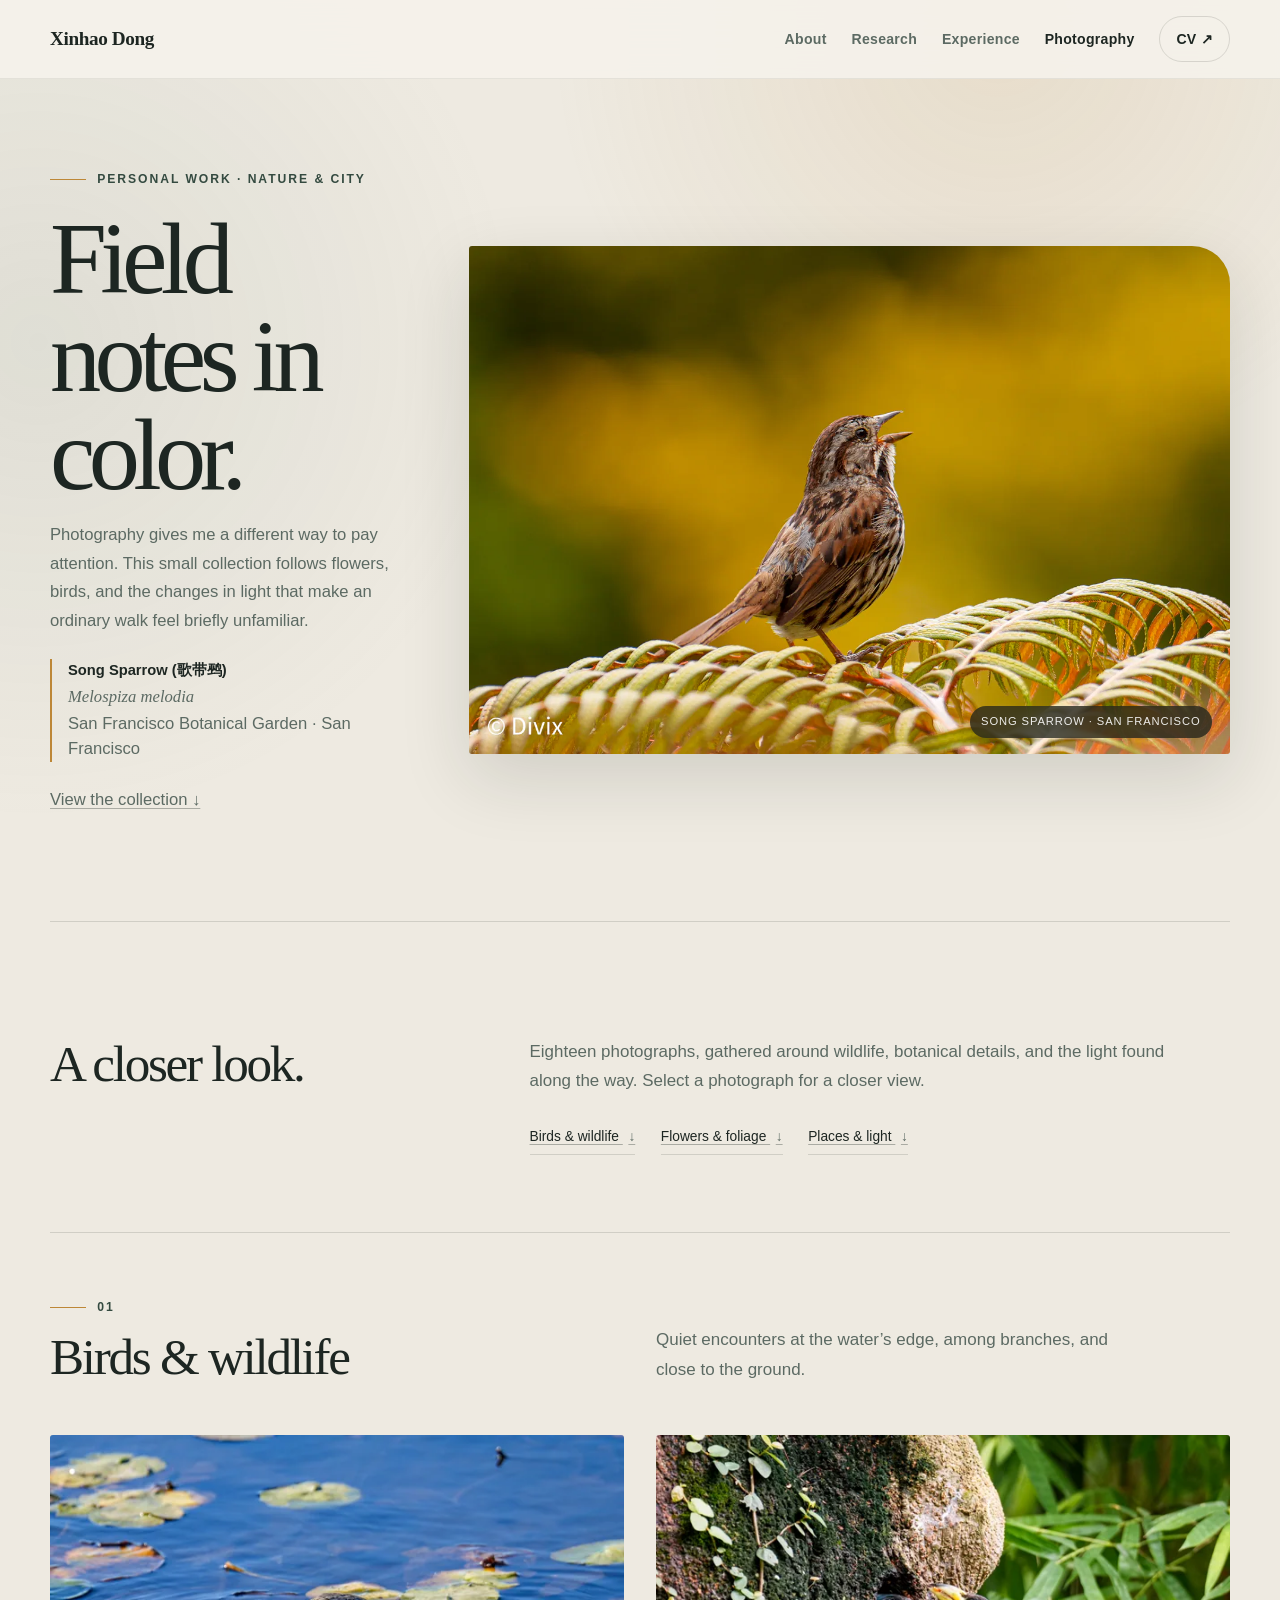
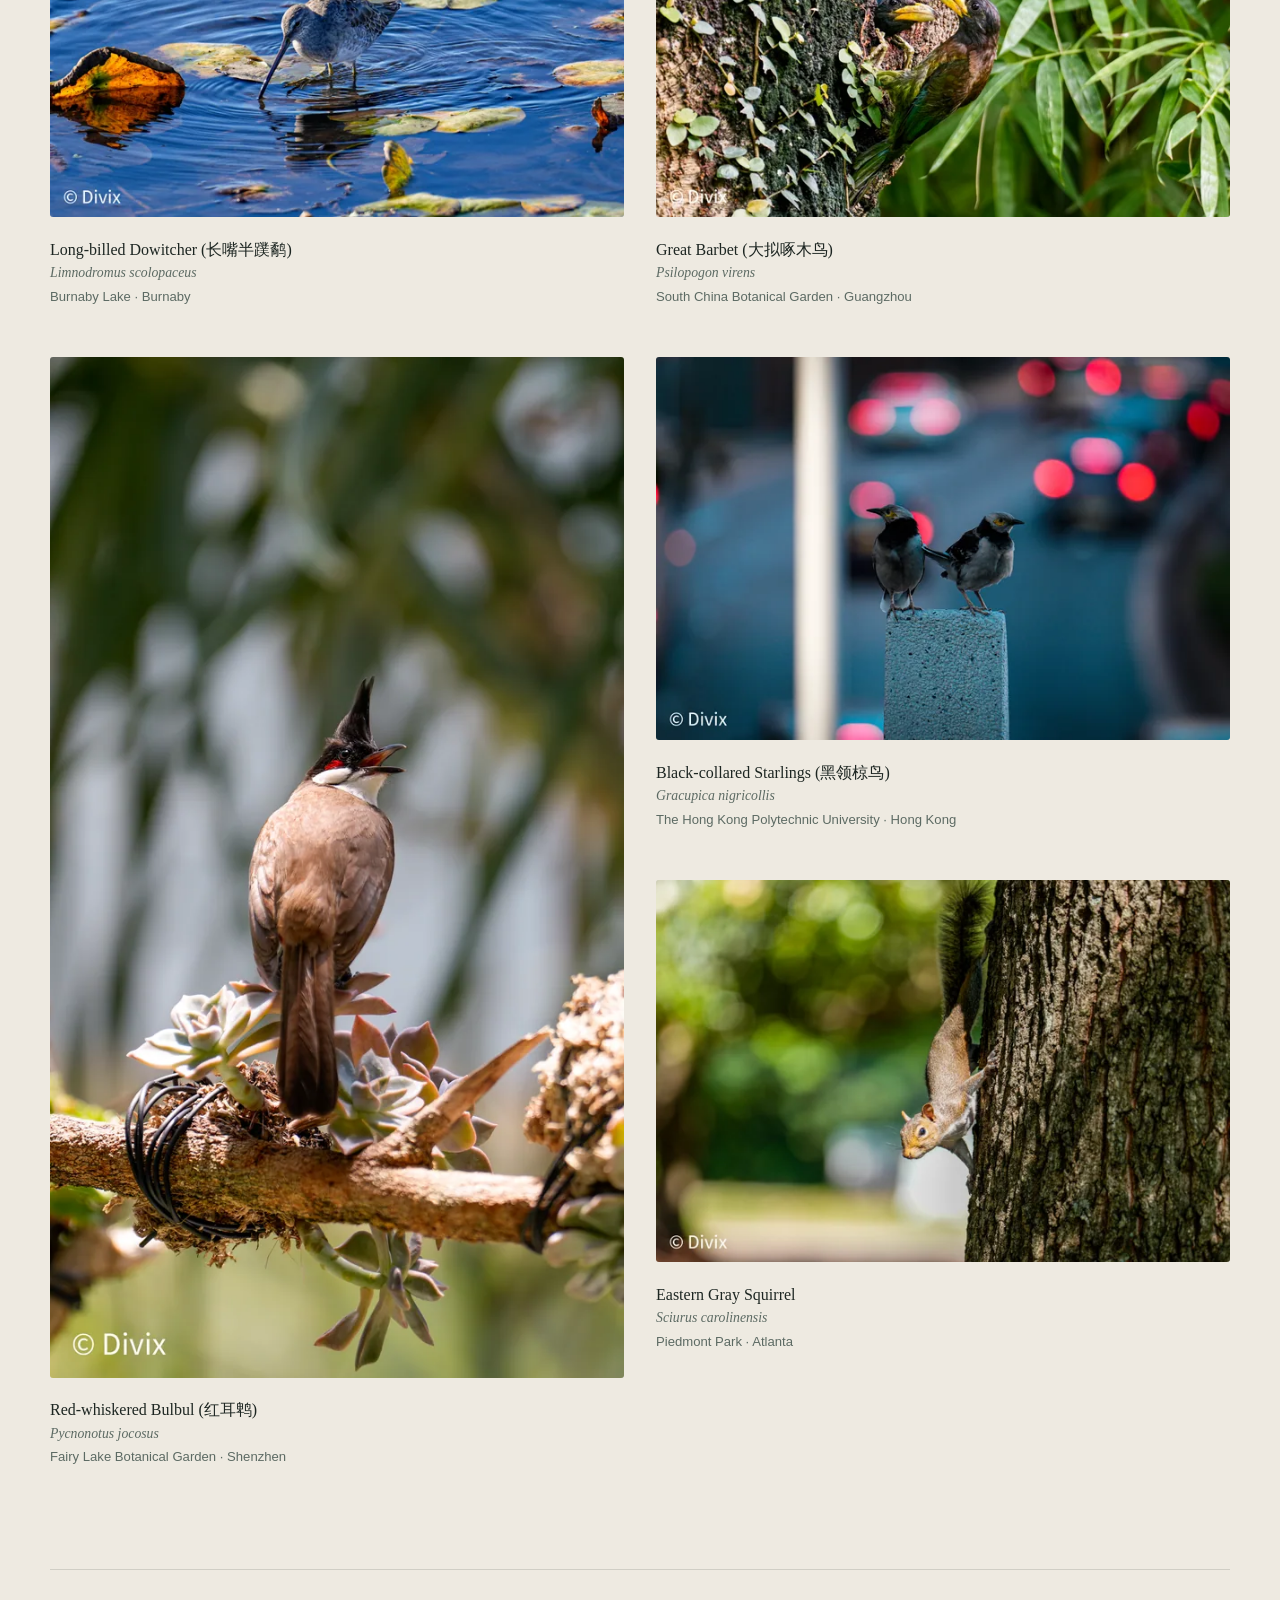
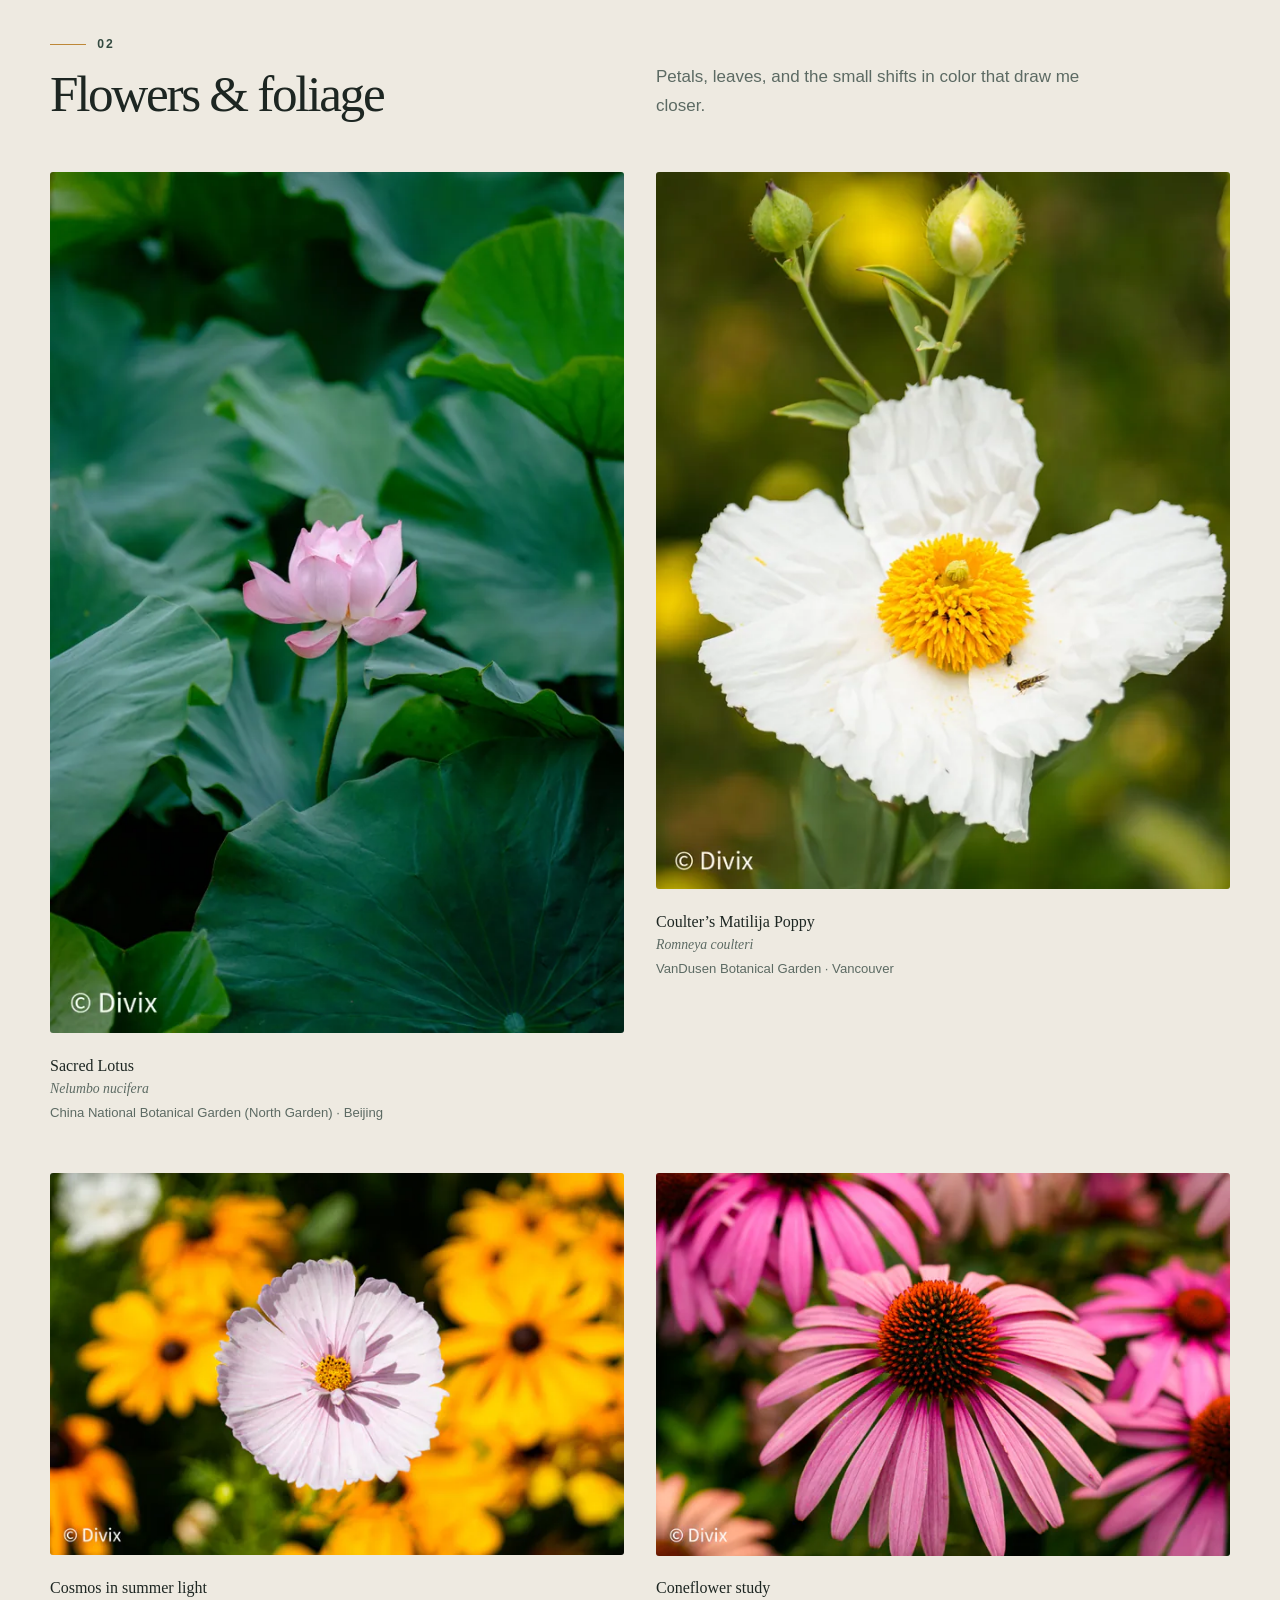
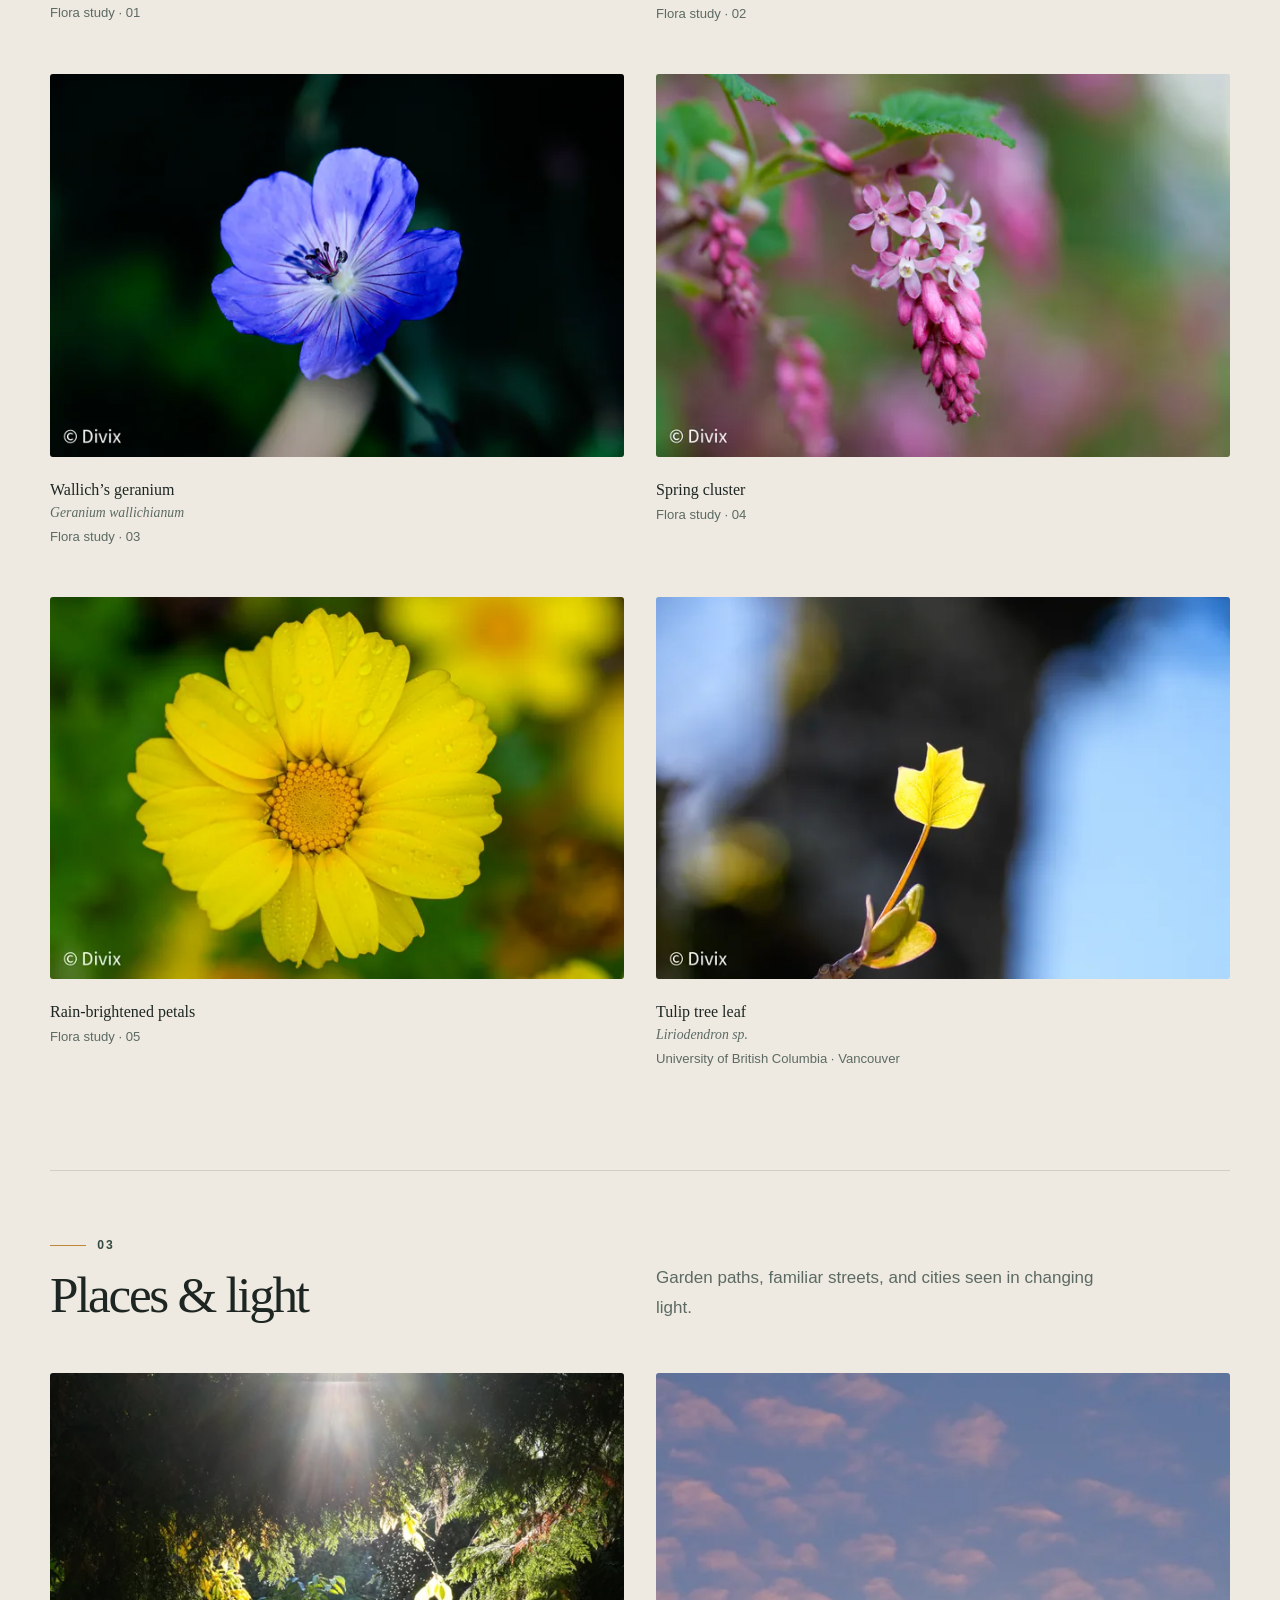
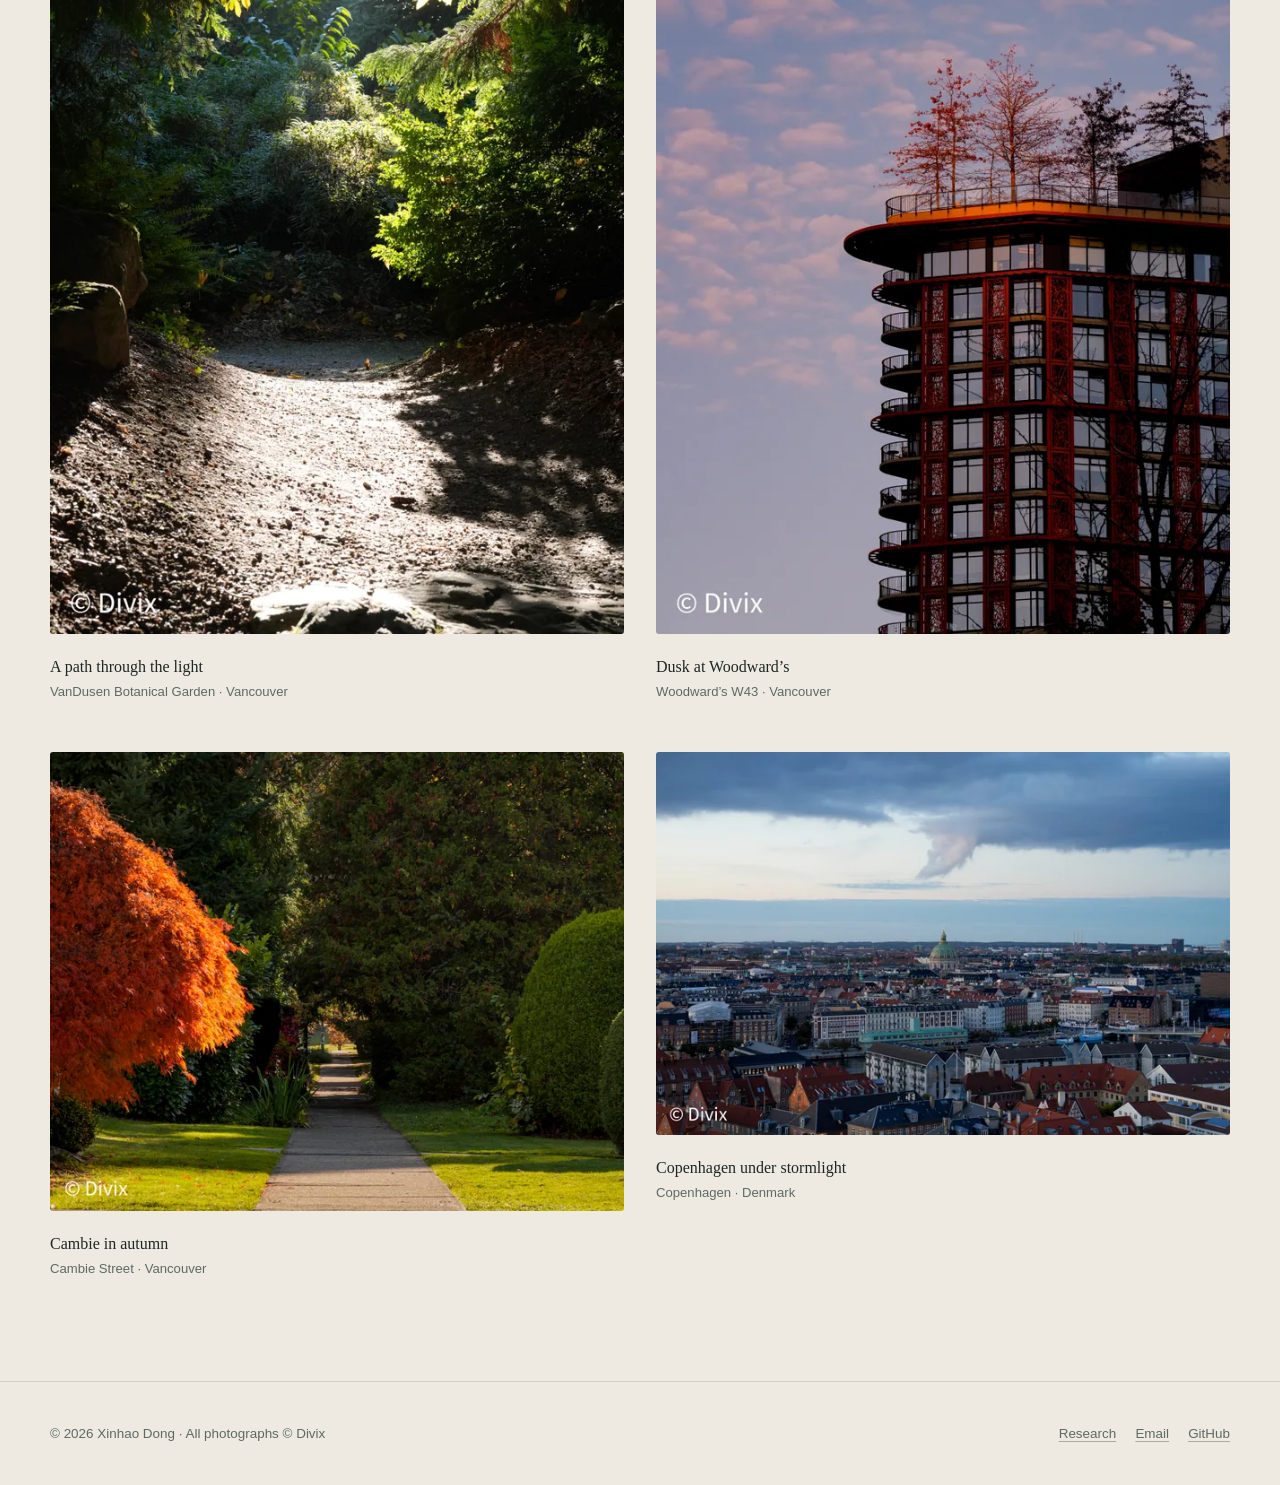
==== commit 44e5dc93: "Organize the photography collection into three themes" ====
--- a/photography/index.html
+++ b/photography/index.html
@@ -57,11 +57,180 @@
       <section class="site-shell" id="collection" aria-labelledby="collection-title">
         <div class="photo-intro">
           <h2 id="collection-title">A closer look.</h2>
-          <p>Eighteen observations from gardens, parks, and cities. Wildlife is identified by common and scientific name, with Chinese names retained for the bird studies; each image is served responsively for a crisp view on any screen. Select a photograph to open it at a larger size.</p>
+          <div>
+            <p>Eighteen photographs, gathered around wildlife, botanical details, and the light found along the way. Select a photograph for a closer view.</p>
+            <nav class="collection-nav" aria-label="Photography themes">
+              <a href="#wildlife">Birds &amp; wildlife <span aria-hidden="true">↓</span></a>
+              <a href="#flora">Flowers &amp; foliage <span aria-hidden="true">↓</span></a>
+              <a href="#places">Places &amp; light <span aria-hidden="true">↓</span></a>
+            </nav>
+          </div>
         </div>
 
-        <div class="gallery">
-          <figure class="gallery-item gallery-item--portrait gallery-item--paired-portrait">
+        <section class="photo-chapter" id="wildlife" aria-labelledby="wildlife-title">
+          <div class="photo-chapter-heading">
+            <div>
+              <p class="eyebrow">01</p>
+              <h3 id="wildlife-title">Birds &amp; wildlife</h3>
+            </div>
+            <p>Quiet encounters at the water’s edge, among branches, and close to the ground.</p>
+          </div>
+          <div class="gallery">
+          <figure class="gallery-item">
+            <button class="gallery-open" type="button" data-full="../assets/photos/long-billed-dowitcher/long-billed-dowitcher-2400.webp" data-alt="A Long-billed Dowitcher foraging among floating leaves and circular ripples at Burnaby Lake, Burnaby" data-title="Long-billed Dowitcher (长嘴半蹼鹬) — Limnodromus scolopaceus — Burnaby Lake, Burnaby">
+              <picture>
+                <source type="image/webp" srcset="../assets/photos/long-billed-dowitcher/long-billed-dowitcher-640.webp 640w, ../assets/photos/long-billed-dowitcher/long-billed-dowitcher-1280.webp 1280w, ../assets/photos/long-billed-dowitcher/long-billed-dowitcher-2400.webp 2400w" sizes="(max-width: 700px) 100vw, 50vw">
+                <img src="../assets/photos/long-billed-dowitcher/long-billed-dowitcher-1280.jpg" srcset="../assets/photos/long-billed-dowitcher/long-billed-dowitcher-640.jpg 640w, ../assets/photos/long-billed-dowitcher/long-billed-dowitcher-1280.jpg 1280w, ../assets/photos/long-billed-dowitcher/long-billed-dowitcher-2400.jpg 2400w" sizes="(max-width: 700px) 100vw, 50vw" width="1280" height="853" loading="lazy" decoding="async" alt="A Long-billed Dowitcher foraging among floating leaves and circular ripples at Burnaby Lake, Burnaby">
+              </picture>
+            </button>
+            <figcaption><span><strong>Long-billed Dowitcher (长嘴半蹼鹬)</strong><em>Limnodromus scolopaceus</em></span><span class="caption-location">Burnaby Lake · Burnaby</span></figcaption>
+          </figure>
+
+          <figure class="gallery-item">
+            <button class="gallery-open" type="button" data-full="../assets/photos/great-barbet/great-barbet-2400.webp" data-alt="A Great Barbet feeding a chick at a nest cavity in South China Botanical Garden" data-title="Great Barbet (大拟啄木鸟) — Psilopogon virens — South China Botanical Garden, Guangzhou">
+              <picture>
+                <source type="image/webp" srcset="../assets/photos/great-barbet/great-barbet-640.webp 640w, ../assets/photos/great-barbet/great-barbet-1280.webp 1280w, ../assets/photos/great-barbet/great-barbet-2400.webp 2400w" sizes="(max-width: 700px) 100vw, 50vw">
+                <img src="../assets/photos/great-barbet/great-barbet-1280.jpg" srcset="../assets/photos/great-barbet/great-barbet-640.jpg 640w, ../assets/photos/great-barbet/great-barbet-1280.jpg 1280w, ../assets/photos/great-barbet/great-barbet-2400.jpg 2400w" sizes="(max-width: 700px) 100vw, 50vw" width="1280" height="853" loading="lazy" decoding="async" alt="A Great Barbet feeding a chick at a nest cavity in South China Botanical Garden">
+              </picture>
+            </button>
+            <figcaption><span><strong>Great Barbet (大拟啄木鸟)</strong><em>Psilopogon virens</em></span><span class="caption-location">South China Botanical Garden · Guangzhou</span></figcaption>
+          </figure>
+
+          <figure class="gallery-item">
+            <button class="gallery-open" type="button" data-full="../assets/photos/red-whiskered-bulbul/red-whiskered-bulbul-2400.webp" data-alt="A Red-whiskered Bulbul perched on a succulent-covered branch at Fairy Lake Botanical Garden" data-title="Red-whiskered Bulbul (红耳鹎) — Pycnonotus jocosus — Fairy Lake Botanical Garden, Shenzhen">
+              <picture>
+                <source type="image/webp" srcset="../assets/photos/red-whiskered-bulbul/red-whiskered-bulbul-640.webp 640w, ../assets/photos/red-whiskered-bulbul/red-whiskered-bulbul-1280.webp 1280w, ../assets/photos/red-whiskered-bulbul/red-whiskered-bulbul-2400.webp 2400w" sizes="(max-width: 700px) 100vw, 50vw">
+                <img src="../assets/photos/red-whiskered-bulbul/red-whiskered-bulbul-1280.jpg" srcset="../assets/photos/red-whiskered-bulbul/red-whiskered-bulbul-640.jpg 640w, ../assets/photos/red-whiskered-bulbul/red-whiskered-bulbul-1280.jpg 1280w, ../assets/photos/red-whiskered-bulbul/red-whiskered-bulbul-2400.jpg 2400w" sizes="(max-width: 700px) 100vw, 50vw" width="1280" height="2276" loading="lazy" decoding="async" alt="A Red-whiskered Bulbul perched on a succulent-covered branch at Fairy Lake Botanical Garden">
+              </picture>
+            </button>
+            <figcaption><span><strong>Red-whiskered Bulbul (红耳鹎)</strong><em>Pycnonotus jocosus</em></span><span class="caption-location">Fairy Lake Botanical Garden · Shenzhen</span></figcaption>
+          </figure>
+
+          <div class="gallery-stack">
+          <figure class="gallery-item">
+            <button class="gallery-open" type="button" data-full="../assets/photos/black-collared-starlings/black-collared-starlings-2400.webp" data-alt="Two Black-collared Starlings perched above a city street at The Hong Kong Polytechnic University" data-title="Black-collared Starlings (黑领椋鸟) — Gracupica nigricollis — The Hong Kong Polytechnic University, Hong Kong">
+              <picture>
+                <source type="image/webp" srcset="../assets/photos/black-collared-starlings/black-collared-starlings-640.webp 640w, ../assets/photos/black-collared-starlings/black-collared-starlings-1280.webp 1280w, ../assets/photos/black-collared-starlings/black-collared-starlings-2400.webp 2400w" sizes="(max-width: 700px) 100vw, 50vw">
+                <img src="../assets/photos/black-collared-starlings/black-collared-starlings-1280.jpg" srcset="../assets/photos/black-collared-starlings/black-collared-starlings-640.jpg 640w, ../assets/photos/black-collared-starlings/black-collared-starlings-1280.jpg 1280w, ../assets/photos/black-collared-starlings/black-collared-starlings-2400.jpg 2400w" sizes="(max-width: 700px) 100vw, 50vw" width="1280" height="853" loading="lazy" decoding="async" alt="Two Black-collared Starlings perched above a city street at The Hong Kong Polytechnic University">
+              </picture>
+            </button>
+            <figcaption><span><strong>Black-collared Starlings (黑领椋鸟)</strong><em>Gracupica nigricollis</em></span><span class="caption-location">The Hong Kong Polytechnic University · Hong Kong</span></figcaption>
+          </figure>
+
+          <figure class="gallery-item">
+            <button class="gallery-open" type="button" data-full="../assets/photos/piedmont-squirrel/piedmont-squirrel-2400.webp" data-alt="An Eastern Gray Squirrel descending a tree in Piedmont Park, Atlanta" data-title="Eastern Gray Squirrel — Sciurus carolinensis — Piedmont Park, Atlanta">
+              <picture>
+                <source type="image/webp" srcset="../assets/photos/piedmont-squirrel/piedmont-squirrel-640.webp 640w, ../assets/photos/piedmont-squirrel/piedmont-squirrel-1280.webp 1280w, ../assets/photos/piedmont-squirrel/piedmont-squirrel-2400.webp 2400w" sizes="(max-width: 700px) 100vw, 50vw">
+                <img src="../assets/photos/piedmont-squirrel/piedmont-squirrel-1280.jpg" srcset="../assets/photos/piedmont-squirrel/piedmont-squirrel-640.jpg 640w, ../assets/photos/piedmont-squirrel/piedmont-squirrel-1280.jpg 1280w, ../assets/photos/piedmont-squirrel/piedmont-squirrel-2400.jpg 2400w" sizes="(max-width: 700px) 100vw, 50vw" width="1280" height="853" loading="lazy" decoding="async" alt="An Eastern Gray Squirrel descending a tree in Piedmont Park, Atlanta">
+              </picture>
+            </button>
+            <figcaption><span><strong>Eastern Gray Squirrel</strong><em>Sciurus carolinensis</em></span><span class="caption-location">Piedmont Park · Atlanta</span></figcaption>
+          </figure>
+          </div>
+          </div>
+        </section>
+
+        <section class="photo-chapter" id="flora" aria-labelledby="flora-title">
+          <div class="photo-chapter-heading">
+            <div>
+              <p class="eyebrow">02</p>
+              <h3 id="flora-title">Flowers &amp; foliage</h3>
+            </div>
+            <p>Petals, leaves, and the small shifts in color that draw me closer.</p>
+          </div>
+          <div class="gallery">
+          <figure class="gallery-item">
+            <button class="gallery-open" type="button" data-full="../assets/photos/beijing-lotus/beijing-lotus-2400.webp" data-alt="A pink sacred lotus rising among broad green leaves in summer at China National Botanical Garden’s North Garden, Beijing" data-title="Sacred Lotus — Nelumbo nucifera — China National Botanical Garden (North Garden), Beijing">
+              <picture>
+                <source type="image/webp" srcset="../assets/photos/beijing-lotus/beijing-lotus-640.webp 640w, ../assets/photos/beijing-lotus/beijing-lotus-1280.webp 1280w, ../assets/photos/beijing-lotus/beijing-lotus-2400.webp 2400w" sizes="(max-width: 700px) 100vw, 50vw">
+                <img src="../assets/photos/beijing-lotus/beijing-lotus-1280.jpg" srcset="../assets/photos/beijing-lotus/beijing-lotus-640.jpg 640w, ../assets/photos/beijing-lotus/beijing-lotus-1280.jpg 1280w, ../assets/photos/beijing-lotus/beijing-lotus-2400.jpg 2400w" sizes="(max-width: 700px) 100vw, 50vw" width="1280" height="1920" loading="lazy" decoding="async" alt="A pink sacred lotus rising among broad green leaves in summer at China National Botanical Garden’s North Garden, Beijing">
+              </picture>
+            </button>
+            <figcaption><span><strong>Sacred Lotus</strong><em>Nelumbo nucifera</em></span><span class="caption-location">China National Botanical Garden (North Garden) · Beijing</span></figcaption>
+          </figure>
+
+          <figure class="gallery-item">
+            <button class="gallery-open" type="button" data-full="../assets/photos/matilija-poppy/matilija-poppy-2400.webp" data-alt="A white Coulter's Matilija poppy with a yellow center at VanDusen Botanical Garden" data-title="Coulter’s Matilija Poppy — Romneya coulteri — VanDusen Botanical Garden, Vancouver">
+              <picture>
+                <source type="image/webp" srcset="../assets/photos/matilija-poppy/matilija-poppy-640.webp 640w, ../assets/photos/matilija-poppy/matilija-poppy-1280.webp 1280w, ../assets/photos/matilija-poppy/matilija-poppy-2400.webp 2400w" sizes="(max-width: 700px) 100vw, 50vw">
+                <img src="../assets/photos/matilija-poppy/matilija-poppy-1280.jpg" srcset="../assets/photos/matilija-poppy/matilija-poppy-640.jpg 640w, ../assets/photos/matilija-poppy/matilija-poppy-1280.jpg 1280w, ../assets/photos/matilija-poppy/matilija-poppy-2400.jpg 2400w" sizes="(max-width: 700px) 100vw, 50vw" width="1280" height="1600" loading="lazy" decoding="async" alt="A white Coulter's Matilija poppy with a yellow center at VanDusen Botanical Garden">
+              </picture>
+            </button>
+            <figcaption><span><strong>Coulter’s Matilija Poppy</strong><em>Romneya coulteri</em></span><span class="caption-location">VanDusen Botanical Garden · Vancouver</span></figcaption>
+          </figure>
+
+          <figure class="gallery-item">
+            <button class="gallery-open" type="button" data-full="../assets/photos/cosmos-light/cosmos-light-2400.webp" data-alt="A pale cosmos flower framed by warm yellow flowers" data-title="Cosmos in summer light">
+              <picture>
+                <source type="image/webp" srcset="../assets/photos/cosmos-light/cosmos-light-640.webp 640w, ../assets/photos/cosmos-light/cosmos-light-1280.webp 1280w, ../assets/photos/cosmos-light/cosmos-light-2400.webp 2400w" sizes="(max-width: 700px) 100vw, 50vw">
+                <img src="../assets/photos/cosmos-light/cosmos-light-1280.jpg" srcset="../assets/photos/cosmos-light/cosmos-light-640.jpg 640w, ../assets/photos/cosmos-light/cosmos-light-1280.jpg 1280w, ../assets/photos/cosmos-light/cosmos-light-2400.jpg 2400w" sizes="(max-width: 700px) 100vw, 50vw" width="1280" height="853" loading="lazy" decoding="async" alt="A pale cosmos flower framed by warm yellow flowers">
+              </picture>
+            </button>
+            <figcaption><strong>Cosmos in summer light</strong><span>Flora study · 01</span></figcaption>
+          </figure>
+
+          <figure class="gallery-item">
+            <button class="gallery-open" type="button" data-full="../assets/photos/coneflower/coneflower-2400.webp" data-alt="A pink coneflower in close detail" data-title="Coneflower study">
+              <picture>
+                <source type="image/webp" srcset="../assets/photos/coneflower/coneflower-640.webp 640w, ../assets/photos/coneflower/coneflower-1280.webp 1280w, ../assets/photos/coneflower/coneflower-2400.webp 2400w" sizes="(max-width: 700px) 100vw, 50vw">
+                <img src="../assets/photos/coneflower/coneflower-1280.jpg" srcset="../assets/photos/coneflower/coneflower-640.jpg 640w, ../assets/photos/coneflower/coneflower-1280.jpg 1280w, ../assets/photos/coneflower/coneflower-2400.jpg 2400w" sizes="(max-width: 700px) 100vw, 50vw" width="1280" height="853" loading="lazy" decoding="async" alt="A pink coneflower in close detail">
+              </picture>
+            </button>
+            <figcaption><strong>Coneflower study</strong><span>Flora study · 02</span></figcaption>
+          </figure>
+
+          <figure class="gallery-item">
+            <button class="gallery-open" type="button" data-full="../assets/photos/blue-bloom/blue-bloom-2400.webp" data-alt="A blue-purple Geranium wallichianum flower against deep green shade" data-title="Wallich’s geranium — Geranium wallichianum">
+              <picture>
+                <source type="image/webp" srcset="../assets/photos/blue-bloom/blue-bloom-640.webp 640w, ../assets/photos/blue-bloom/blue-bloom-1280.webp 1280w, ../assets/photos/blue-bloom/blue-bloom-2400.webp 2400w" sizes="(max-width: 700px) 100vw, 50vw">
+                <img src="../assets/photos/blue-bloom/blue-bloom-1280.jpg" srcset="../assets/photos/blue-bloom/blue-bloom-640.jpg 640w, ../assets/photos/blue-bloom/blue-bloom-1280.jpg 1280w, ../assets/photos/blue-bloom/blue-bloom-2400.jpg 2400w" sizes="(max-width: 700px) 100vw, 50vw" width="1280" height="853" loading="lazy" decoding="async" alt="A blue-purple Geranium wallichianum flower against deep green shade">
+              </picture>
+            </button>
+            <figcaption><span><strong>Wallich’s geranium</strong><em>Geranium wallichianum</em></span><span>Flora study · 03</span></figcaption>
+          </figure>
+
+          <figure class="gallery-item">
+            <button class="gallery-open" type="button" data-full="../assets/photos/spring-cluster/spring-cluster-2400.webp" data-alt="A cluster of small pink blossoms against a soft background" data-title="Spring cluster">
+              <picture>
+                <source type="image/webp" srcset="../assets/photos/spring-cluster/spring-cluster-640.webp 640w, ../assets/photos/spring-cluster/spring-cluster-1280.webp 1280w, ../assets/photos/spring-cluster/spring-cluster-2400.webp 2400w" sizes="(max-width: 700px) 100vw, 50vw">
+                <img src="../assets/photos/spring-cluster/spring-cluster-1280.jpg" srcset="../assets/photos/spring-cluster/spring-cluster-640.jpg 640w, ../assets/photos/spring-cluster/spring-cluster-1280.jpg 1280w, ../assets/photos/spring-cluster/spring-cluster-2400.jpg 2400w" sizes="(max-width: 700px) 100vw, 50vw" width="1280" height="853" loading="lazy" decoding="async" alt="A cluster of small pink blossoms against a soft background">
+              </picture>
+            </button>
+            <figcaption><strong>Spring cluster</strong><span>Flora study · 04</span></figcaption>
+          </figure>
+
+          <figure class="gallery-item">
+            <button class="gallery-open" type="button" data-full="../assets/photos/rain-brightened-petals/rain-brightened-petals-2400.webp" data-alt="A yellow flower covered in fine raindrops" data-title="Rain-brightened petals">
+              <picture>
+                <source type="image/webp" srcset="../assets/photos/rain-brightened-petals/rain-brightened-petals-640.webp 640w, ../assets/photos/rain-brightened-petals/rain-brightened-petals-1280.webp 1280w, ../assets/photos/rain-brightened-petals/rain-brightened-petals-2400.webp 2400w" sizes="(max-width: 700px) 100vw, 50vw">
+                <img src="../assets/photos/rain-brightened-petals/rain-brightened-petals-1280.jpg" srcset="../assets/photos/rain-brightened-petals/rain-brightened-petals-640.jpg 640w, ../assets/photos/rain-brightened-petals/rain-brightened-petals-1280.jpg 1280w, ../assets/photos/rain-brightened-petals/rain-brightened-petals-2400.jpg 2400w" sizes="(max-width: 700px) 100vw, 50vw" width="1280" height="853" loading="lazy" decoding="async" alt="A yellow flower covered in fine raindrops">
+              </picture>
+            </button>
+            <figcaption><strong>Rain-brightened petals</strong><span>Flora study · 05</span></figcaption>
+          </figure>
+
+          <figure class="gallery-item">
+            <button class="gallery-open" type="button" data-full="../assets/photos/tulip-tree-leaf/tulip-tree-leaf-2400.webp" data-alt="A backlit young tulip tree leaf at the University of British Columbia" data-title="Tulip tree leaf — Liriodendron sp. — University of British Columbia, Vancouver">
+              <picture>
+                <source type="image/webp" srcset="../assets/photos/tulip-tree-leaf/tulip-tree-leaf-640.webp 640w, ../assets/photos/tulip-tree-leaf/tulip-tree-leaf-1280.webp 1280w, ../assets/photos/tulip-tree-leaf/tulip-tree-leaf-2400.webp 2400w" sizes="(max-width: 700px) 100vw, 50vw">
+                <img src="../assets/photos/tulip-tree-leaf/tulip-tree-leaf-1280.jpg" srcset="../assets/photos/tulip-tree-leaf/tulip-tree-leaf-640.jpg 640w, ../assets/photos/tulip-tree-leaf/tulip-tree-leaf-1280.jpg 1280w, ../assets/photos/tulip-tree-leaf/tulip-tree-leaf-2400.jpg 2400w" sizes="(max-width: 700px) 100vw, 50vw" width="1280" height="853" loading="lazy" decoding="async" alt="A backlit young tulip tree leaf at the University of British Columbia">
+              </picture>
+            </button>
+            <figcaption><span><strong>Tulip tree leaf</strong><em>Liriodendron sp.</em></span><span class="caption-location">University of British Columbia · Vancouver</span></figcaption>
+          </figure>
+          </div>
+        </section>
+
+        <section class="photo-chapter" id="places" aria-labelledby="places-title">
+          <div class="photo-chapter-heading">
+            <div>
+              <p class="eyebrow">03</p>
+              <h3 id="places-title">Places &amp; light</h3>
+            </div>
+            <p>Garden paths, familiar streets, and cities seen in changing light.</p>
+          </div>
+          <div class="gallery">
+          <figure class="gallery-item">
             <button class="gallery-open" type="button" data-full="../assets/photos/vandusen-sunbeams/vandusen-sunbeams-2400.webp" data-alt="Sunbeams filtering through evergreen branches onto a winding path at VanDusen Botanical Garden, Vancouver" data-title="A path through the light — VanDusen Botanical Garden, Vancouver">
               <picture>
                 <source type="image/webp" srcset="../assets/photos/vandusen-sunbeams/vandusen-sunbeams-640.webp 640w, ../assets/photos/vandusen-sunbeams/vandusen-sunbeams-1280.webp 1280w, ../assets/photos/vandusen-sunbeams/vandusen-sunbeams-2400.webp 2400w" sizes="(max-width: 700px) 100vw, 50vw">
@@ -71,7 +240,7 @@
             <figcaption><strong>A path through the light</strong><span class="caption-location">VanDusen Botanical Garden · Vancouver</span></figcaption>
           </figure>
 
-          <figure class="gallery-item gallery-item--portrait gallery-item--paired-portrait">
+          <figure class="gallery-item">
             <button class="gallery-open" type="button" data-full="../assets/photos/woodwards-dusk/woodwards-dusk-2400.webp" data-alt="The red facade, curved balconies, and rooftop trees of Woodward’s W43 beneath pink clouds in Vancouver" data-title="Dusk at Woodward’s — Woodward’s W43, Vancouver">
               <picture>
                 <source type="image/webp" srcset="../assets/photos/woodwards-dusk/woodwards-dusk-640.webp 640w, ../assets/photos/woodwards-dusk/woodwards-dusk-1280.webp 1280w, ../assets/photos/woodwards-dusk/woodwards-dusk-2400.webp 2400w" sizes="(max-width: 700px) 100vw, 50vw">
@@ -81,156 +250,27 @@
             <figcaption><strong>Dusk at Woodward’s</strong><span class="caption-location">Woodward’s W43 · Vancouver</span></figcaption>
           </figure>
 
-          <figure class="gallery-item gallery-item--wide">
+          <figure class="gallery-item">
             <button class="gallery-open" type="button" data-full="../assets/photos/cambie-autumn/cambie-autumn-2400.webp" data-alt="An orange-red tree beside a sunlit sidewalk framed by deep green foliage on Cambie Street, Vancouver" data-title="Cambie in autumn — Cambie Street, Vancouver">
               <picture>
-                <source type="image/webp" srcset="../assets/photos/cambie-autumn/cambie-autumn-640.webp 640w, ../assets/photos/cambie-autumn/cambie-autumn-1280.webp 1280w, ../assets/photos/cambie-autumn/cambie-autumn-2400.webp 2400w" sizes="(max-width: 700px) 100vw, 58vw">
-                <img src="../assets/photos/cambie-autumn/cambie-autumn-1280.jpg" srcset="../assets/photos/cambie-autumn/cambie-autumn-640.jpg 640w, ../assets/photos/cambie-autumn/cambie-autumn-1280.jpg 1280w, ../assets/photos/cambie-autumn/cambie-autumn-2400.jpg 2400w" sizes="(max-width: 700px) 100vw, 58vw" width="1280" height="1024" loading="lazy" decoding="async" alt="An orange-red tree beside a sunlit sidewalk framed by deep green foliage on Cambie Street, Vancouver">
+                <source type="image/webp" srcset="../assets/photos/cambie-autumn/cambie-autumn-640.webp 640w, ../assets/photos/cambie-autumn/cambie-autumn-1280.webp 1280w, ../assets/photos/cambie-autumn/cambie-autumn-2400.webp 2400w" sizes="(max-width: 700px) 100vw, 50vw">
+                <img src="../assets/photos/cambie-autumn/cambie-autumn-1280.jpg" srcset="../assets/photos/cambie-autumn/cambie-autumn-640.jpg 640w, ../assets/photos/cambie-autumn/cambie-autumn-1280.jpg 1280w, ../assets/photos/cambie-autumn/cambie-autumn-2400.jpg 2400w" sizes="(max-width: 700px) 100vw, 50vw" width="1280" height="1024" loading="lazy" decoding="async" alt="An orange-red tree beside a sunlit sidewalk framed by deep green foliage on Cambie Street, Vancouver">
               </picture>
             </button>
             <figcaption><strong>Cambie in autumn</strong><span class="caption-location">Cambie Street · Vancouver</span></figcaption>
           </figure>
 
-          <figure class="gallery-item gallery-item--portrait">
-            <button class="gallery-open" type="button" data-full="../assets/photos/beijing-lotus/beijing-lotus-2400.webp" data-alt="A pink sacred lotus rising among broad green leaves in summer at China National Botanical Garden’s North Garden, Beijing" data-title="Sacred Lotus — Nelumbo nucifera — China National Botanical Garden (North Garden), Beijing">
-              <picture>
-                <source type="image/webp" srcset="../assets/photos/beijing-lotus/beijing-lotus-640.webp 640w, ../assets/photos/beijing-lotus/beijing-lotus-1280.webp 1280w, ../assets/photos/beijing-lotus/beijing-lotus-2400.webp 2400w" sizes="(max-width: 700px) 100vw, 38vw">
-                <img src="../assets/photos/beijing-lotus/beijing-lotus-1280.jpg" srcset="../assets/photos/beijing-lotus/beijing-lotus-640.jpg 640w, ../assets/photos/beijing-lotus/beijing-lotus-1280.jpg 1280w, ../assets/photos/beijing-lotus/beijing-lotus-2400.jpg 2400w" sizes="(max-width: 700px) 100vw, 38vw" width="1280" height="1920" loading="lazy" decoding="async" alt="A pink sacred lotus rising among broad green leaves in summer at China National Botanical Garden’s North Garden, Beijing">
-              </picture>
-            </button>
-            <figcaption><span><strong>Sacred Lotus</strong><em>Nelumbo nucifera</em></span><span class="caption-location">China National Botanical Garden (North Garden) · Beijing</span></figcaption>
-          </figure>
-
-          <figure class="gallery-item gallery-item--centered">
-            <button class="gallery-open" type="button" data-full="../assets/photos/long-billed-dowitcher/long-billed-dowitcher-2400.webp" data-alt="A Long-billed Dowitcher foraging among floating leaves and circular ripples at Burnaby Lake, Burnaby" data-title="Long-billed Dowitcher (长嘴半蹼鹬) — Limnodromus scolopaceus — Burnaby Lake, Burnaby">
-              <picture>
-                <source type="image/webp" srcset="../assets/photos/long-billed-dowitcher/long-billed-dowitcher-640.webp 640w, ../assets/photos/long-billed-dowitcher/long-billed-dowitcher-1280.webp 1280w, ../assets/photos/long-billed-dowitcher/long-billed-dowitcher-2400.webp 2400w" sizes="(max-width: 700px) 100vw, 50vw">
-                <img src="../assets/photos/long-billed-dowitcher/long-billed-dowitcher-1280.jpg" srcset="../assets/photos/long-billed-dowitcher/long-billed-dowitcher-640.jpg 640w, ../assets/photos/long-billed-dowitcher/long-billed-dowitcher-1280.jpg 1280w, ../assets/photos/long-billed-dowitcher/long-billed-dowitcher-2400.jpg 2400w" sizes="(max-width: 700px) 100vw, 50vw" width="1280" height="853" loading="lazy" decoding="async" alt="A Long-billed Dowitcher foraging among floating leaves and circular ripples at Burnaby Lake, Burnaby">
-              </picture>
-            </button>
-            <figcaption><span><strong>Long-billed Dowitcher (长嘴半蹼鹬)</strong><em>Limnodromus scolopaceus</em></span><span class="caption-location">Burnaby Lake · Burnaby</span></figcaption>
-          </figure>
-
-          <figure class="gallery-item">
-            <button class="gallery-open" type="button" data-full="../assets/photos/cosmos-light/cosmos-light-2400.webp" data-alt="A pale cosmos flower framed by warm yellow flowers" data-title="Cosmos in summer light">
-              <picture>
-                <source type="image/webp" srcset="../assets/photos/cosmos-light/cosmos-light-640.webp 640w, ../assets/photos/cosmos-light/cosmos-light-1280.webp 1280w, ../assets/photos/cosmos-light/cosmos-light-2400.webp 2400w" sizes="(max-width: 700px) 100vw, 50vw">
-                <img src="../assets/photos/cosmos-light/cosmos-light-1280.jpg" srcset="../assets/photos/cosmos-light/cosmos-light-640.jpg 640w, ../assets/photos/cosmos-light/cosmos-light-1280.jpg 1280w, ../assets/photos/cosmos-light/cosmos-light-2400.jpg 2400w" sizes="(max-width: 700px) 100vw, 50vw" width="1280" height="853" loading="lazy" decoding="async" alt="A pale cosmos flower framed by warm yellow flowers">
-              </picture>
-            </button>
-            <figcaption><strong>Cosmos in summer light</strong><span>Flora study · 01</span></figcaption>
-          </figure>
-
-          <figure class="gallery-item">
-            <button class="gallery-open" type="button" data-full="../assets/photos/coneflower/coneflower-2400.webp" data-alt="A pink coneflower in close detail" data-title="Coneflower study">
-              <picture>
-                <source type="image/webp" srcset="../assets/photos/coneflower/coneflower-640.webp 640w, ../assets/photos/coneflower/coneflower-1280.webp 1280w, ../assets/photos/coneflower/coneflower-2400.webp 2400w" sizes="(max-width: 700px) 100vw, 50vw">
-                <img src="../assets/photos/coneflower/coneflower-1280.jpg" srcset="../assets/photos/coneflower/coneflower-640.jpg 640w, ../assets/photos/coneflower/coneflower-1280.jpg 1280w, ../assets/photos/coneflower/coneflower-2400.jpg 2400w" sizes="(max-width: 700px) 100vw, 50vw" width="1280" height="853" loading="lazy" decoding="async" alt="A pink coneflower in close detail">
-              </picture>
-            </button>
-            <figcaption><strong>Coneflower study</strong><span>Flora study · 02</span></figcaption>
-          </figure>
-
-          <figure class="gallery-item">
-            <button class="gallery-open" type="button" data-full="../assets/photos/blue-bloom/blue-bloom-2400.webp" data-alt="A blue-purple Geranium wallichianum flower against deep green shade" data-title="Wallich’s geranium — Geranium wallichianum">
-              <picture>
-                <source type="image/webp" srcset="../assets/photos/blue-bloom/blue-bloom-640.webp 640w, ../assets/photos/blue-bloom/blue-bloom-1280.webp 1280w, ../assets/photos/blue-bloom/blue-bloom-2400.webp 2400w" sizes="(max-width: 700px) 100vw, 58vw">
-                <img src="../assets/photos/blue-bloom/blue-bloom-1280.jpg" srcset="../assets/photos/blue-bloom/blue-bloom-640.jpg 640w, ../assets/photos/blue-bloom/blue-bloom-1280.jpg 1280w, ../assets/photos/blue-bloom/blue-bloom-2400.jpg 2400w" sizes="(max-width: 700px) 100vw, 58vw" width="1280" height="853" loading="lazy" decoding="async" alt="A blue-purple Geranium wallichianum flower against deep green shade">
-              </picture>
-            </button>
-            <figcaption><span><strong>Wallich’s geranium</strong><em>Geranium wallichianum</em></span><span>Flora study · 03</span></figcaption>
-          </figure>
-
-          <figure class="gallery-item">
-            <button class="gallery-open" type="button" data-full="../assets/photos/spring-cluster/spring-cluster-2400.webp" data-alt="A cluster of small pink blossoms against a soft background" data-title="Spring cluster">
-              <picture>
-                <source type="image/webp" srcset="../assets/photos/spring-cluster/spring-cluster-640.webp 640w, ../assets/photos/spring-cluster/spring-cluster-1280.webp 1280w, ../assets/photos/spring-cluster/spring-cluster-2400.webp 2400w" sizes="(max-width: 700px) 100vw, 50vw">
-                <img src="../assets/photos/spring-cluster/spring-cluster-1280.jpg" srcset="../assets/photos/spring-cluster/spring-cluster-640.jpg 640w, ../assets/photos/spring-cluster/spring-cluster-1280.jpg 1280w, ../assets/photos/spring-cluster/spring-cluster-2400.jpg 2400w" sizes="(max-width: 700px) 100vw, 50vw" width="1280" height="853" loading="lazy" decoding="async" alt="A cluster of small pink blossoms against a soft background">
-              </picture>
-            </button>
-            <figcaption><strong>Spring cluster</strong><span>Flora study · 04</span></figcaption>
-          </figure>
-
-          <figure class="gallery-item gallery-item--portrait">
-            <button class="gallery-open" type="button" data-full="../assets/photos/red-whiskered-bulbul/red-whiskered-bulbul-2400.webp" data-alt="A Red-whiskered Bulbul perched on a succulent-covered branch at Fairy Lake Botanical Garden" data-title="Red-whiskered Bulbul (红耳鹎) — Pycnonotus jocosus — Fairy Lake Botanical Garden, Shenzhen">
-              <picture>
-                <source type="image/webp" srcset="../assets/photos/red-whiskered-bulbul/red-whiskered-bulbul-640.webp 640w, ../assets/photos/red-whiskered-bulbul/red-whiskered-bulbul-1280.webp 1280w, ../assets/photos/red-whiskered-bulbul/red-whiskered-bulbul-2400.webp 2400w" sizes="(max-width: 700px) 100vw, 38vw">
-                <img src="../assets/photos/red-whiskered-bulbul/red-whiskered-bulbul-1280.jpg" srcset="../assets/photos/red-whiskered-bulbul/red-whiskered-bulbul-640.jpg 640w, ../assets/photos/red-whiskered-bulbul/red-whiskered-bulbul-1280.jpg 1280w, ../assets/photos/red-whiskered-bulbul/red-whiskered-bulbul-2400.jpg 2400w" sizes="(max-width: 700px) 100vw, 38vw" width="1280" height="2276" loading="lazy" decoding="async" alt="A Red-whiskered Bulbul perched on a succulent-covered branch at Fairy Lake Botanical Garden">
-              </picture>
-            </button>
-            <figcaption><span><strong>Red-whiskered Bulbul (红耳鹎)</strong><em>Pycnonotus jocosus</em></span><span class="caption-location">Fairy Lake Botanical Garden · Shenzhen</span></figcaption>
-          </figure>
-
-          <figure class="gallery-item gallery-item--wide">
-            <button class="gallery-open" type="button" data-full="../assets/photos/rain-brightened-petals/rain-brightened-petals-2400.webp" data-alt="A yellow flower covered in fine raindrops" data-title="Rain-brightened petals">
-              <picture>
-                <source type="image/webp" srcset="../assets/photos/rain-brightened-petals/rain-brightened-petals-640.webp 640w, ../assets/photos/rain-brightened-petals/rain-brightened-petals-1280.webp 1280w, ../assets/photos/rain-brightened-petals/rain-brightened-petals-2400.webp 2400w" sizes="(max-width: 700px) 100vw, 58vw">
-                <img src="../assets/photos/rain-brightened-petals/rain-brightened-petals-1280.jpg" srcset="../assets/photos/rain-brightened-petals/rain-brightened-petals-640.jpg 640w, ../assets/photos/rain-brightened-petals/rain-brightened-petals-1280.jpg 1280w, ../assets/photos/rain-brightened-petals/rain-brightened-petals-2400.jpg 2400w" sizes="(max-width: 700px) 100vw, 58vw" width="1280" height="853" loading="lazy" decoding="async" alt="A yellow flower covered in fine raindrops">
-              </picture>
-            </button>
-            <figcaption><strong>Rain-brightened petals</strong><span>Flora study · 05</span></figcaption>
-          </figure>
-
-          <figure class="gallery-item">
-            <button class="gallery-open" type="button" data-full="../assets/photos/black-collared-starlings/black-collared-starlings-2400.webp" data-alt="Two Black-collared Starlings perched above a city street at The Hong Kong Polytechnic University" data-title="Black-collared Starlings (黑领椋鸟) — Gracupica nigricollis — The Hong Kong Polytechnic University, Hong Kong">
-              <picture>
-                <source type="image/webp" srcset="../assets/photos/black-collared-starlings/black-collared-starlings-640.webp 640w, ../assets/photos/black-collared-starlings/black-collared-starlings-1280.webp 1280w, ../assets/photos/black-collared-starlings/black-collared-starlings-2400.webp 2400w" sizes="(max-width: 700px) 100vw, 50vw">
-                <img src="../assets/photos/black-collared-starlings/black-collared-starlings-1280.jpg" srcset="../assets/photos/black-collared-starlings/black-collared-starlings-640.jpg 640w, ../assets/photos/black-collared-starlings/black-collared-starlings-1280.jpg 1280w, ../assets/photos/black-collared-starlings/black-collared-starlings-2400.jpg 2400w" sizes="(max-width: 700px) 100vw, 50vw" width="1280" height="853" loading="lazy" decoding="async" alt="Two Black-collared Starlings perched above a city street at The Hong Kong Polytechnic University">
-              </picture>
-            </button>
-            <figcaption><span><strong>Black-collared Starlings (黑领椋鸟)</strong><em>Gracupica nigricollis</em></span><span class="caption-location">The Hong Kong Polytechnic University · Hong Kong</span></figcaption>
-          </figure>
-
-          <figure class="gallery-item">
-            <button class="gallery-open" type="button" data-full="../assets/photos/great-barbet/great-barbet-2400.webp" data-alt="A Great Barbet feeding a chick at a nest cavity in South China Botanical Garden" data-title="Great Barbet (大拟啄木鸟) — Psilopogon virens — South China Botanical Garden, Guangzhou">
-              <picture>
-                <source type="image/webp" srcset="../assets/photos/great-barbet/great-barbet-640.webp 640w, ../assets/photos/great-barbet/great-barbet-1280.webp 1280w, ../assets/photos/great-barbet/great-barbet-2400.webp 2400w" sizes="(max-width: 700px) 100vw, 50vw">
-                <img src="../assets/photos/great-barbet/great-barbet-1280.jpg" srcset="../assets/photos/great-barbet/great-barbet-640.jpg 640w, ../assets/photos/great-barbet/great-barbet-1280.jpg 1280w, ../assets/photos/great-barbet/great-barbet-2400.jpg 2400w" sizes="(max-width: 700px) 100vw, 50vw" width="1280" height="853" loading="lazy" decoding="async" alt="A Great Barbet feeding a chick at a nest cavity in South China Botanical Garden">
-              </picture>
-            </button>
-            <figcaption><span><strong>Great Barbet (大拟啄木鸟)</strong><em>Psilopogon virens</em></span><span class="caption-location">South China Botanical Garden · Guangzhou</span></figcaption>
-          </figure>
-
-          <figure class="gallery-item gallery-item--centered gallery-item--portrait">
-            <button class="gallery-open" type="button" data-full="../assets/photos/matilija-poppy/matilija-poppy-2400.webp" data-alt="A white Coulter's Matilija poppy with a yellow center at VanDusen Botanical Garden" data-title="Coulter’s Matilija Poppy — Romneya coulteri — VanDusen Botanical Garden, Vancouver">
-              <picture>
-                <source type="image/webp" srcset="../assets/photos/matilija-poppy/matilija-poppy-640.webp 640w, ../assets/photos/matilija-poppy/matilija-poppy-1280.webp 1280w, ../assets/photos/matilija-poppy/matilija-poppy-2400.webp 2400w" sizes="(max-width: 700px) 100vw, 48vw">
-                <img src="../assets/photos/matilija-poppy/matilija-poppy-1280.jpg" srcset="../assets/photos/matilija-poppy/matilija-poppy-640.jpg 640w, ../assets/photos/matilija-poppy/matilija-poppy-1280.jpg 1280w, ../assets/photos/matilija-poppy/matilija-poppy-2400.jpg 2400w" sizes="(max-width: 700px) 100vw, 48vw" width="1280" height="1600" loading="lazy" decoding="async" alt="A white Coulter's Matilija poppy with a yellow center at VanDusen Botanical Garden">
-              </picture>
-            </button>
-            <figcaption><span><strong>Coulter’s Matilija Poppy</strong><em>Romneya coulteri</em></span><span class="caption-location">VanDusen Botanical Garden · Vancouver</span></figcaption>
-          </figure>
-
-          <figure class="gallery-item gallery-item--wide">
+          <figure class="gallery-item">
             <button class="gallery-open" type="button" data-full="../assets/photos/copenhagen-skyline/copenhagen-skyline-2400.webp" data-alt="The Copenhagen skyline beneath layered blue storm clouds" data-title="Copenhagen under stormlight — Copenhagen, Denmark">
               <picture>
-                <source type="image/webp" srcset="../assets/photos/copenhagen-skyline/copenhagen-skyline-640.webp 640w, ../assets/photos/copenhagen-skyline/copenhagen-skyline-1280.webp 1280w, ../assets/photos/copenhagen-skyline/copenhagen-skyline-2400.webp 2400w" sizes="(max-width: 700px) 100vw, 58vw">
-                <img src="../assets/photos/copenhagen-skyline/copenhagen-skyline-1280.jpg" srcset="../assets/photos/copenhagen-skyline/copenhagen-skyline-640.jpg 640w, ../assets/photos/copenhagen-skyline/copenhagen-skyline-1280.jpg 1280w, ../assets/photos/copenhagen-skyline/copenhagen-skyline-2400.jpg 2400w" sizes="(max-width: 700px) 100vw, 58vw" width="1280" height="853" loading="lazy" decoding="async" alt="The Copenhagen skyline beneath layered blue storm clouds">
+                <source type="image/webp" srcset="../assets/photos/copenhagen-skyline/copenhagen-skyline-640.webp 640w, ../assets/photos/copenhagen-skyline/copenhagen-skyline-1280.webp 1280w, ../assets/photos/copenhagen-skyline/copenhagen-skyline-2400.webp 2400w" sizes="(max-width: 700px) 100vw, 50vw">
+                <img src="../assets/photos/copenhagen-skyline/copenhagen-skyline-1280.jpg" srcset="../assets/photos/copenhagen-skyline/copenhagen-skyline-640.jpg 640w, ../assets/photos/copenhagen-skyline/copenhagen-skyline-1280.jpg 1280w, ../assets/photos/copenhagen-skyline/copenhagen-skyline-2400.jpg 2400w" sizes="(max-width: 700px) 100vw, 50vw" width="1280" height="853" loading="lazy" decoding="async" alt="The Copenhagen skyline beneath layered blue storm clouds">
               </picture>
             </button>
             <figcaption><strong>Copenhagen under stormlight</strong><span class="caption-location">Copenhagen · Denmark</span></figcaption>
           </figure>
-
-          <figure class="gallery-item gallery-item--narrow">
-            <button class="gallery-open" type="button" data-full="../assets/photos/tulip-tree-leaf/tulip-tree-leaf-2400.webp" data-alt="A backlit young tulip tree leaf at the University of British Columbia" data-title="Tulip tree leaf — Liriodendron sp. — University of British Columbia, Vancouver">
-              <picture>
-                <source type="image/webp" srcset="../assets/photos/tulip-tree-leaf/tulip-tree-leaf-640.webp 640w, ../assets/photos/tulip-tree-leaf/tulip-tree-leaf-1280.webp 1280w, ../assets/photos/tulip-tree-leaf/tulip-tree-leaf-2400.webp 2400w" sizes="(max-width: 700px) 100vw, 42vw">
-                <img src="../assets/photos/tulip-tree-leaf/tulip-tree-leaf-1280.jpg" srcset="../assets/photos/tulip-tree-leaf/tulip-tree-leaf-640.jpg 640w, ../assets/photos/tulip-tree-leaf/tulip-tree-leaf-1280.jpg 1280w, ../assets/photos/tulip-tree-leaf/tulip-tree-leaf-2400.jpg 2400w" sizes="(max-width: 700px) 100vw, 42vw" width="1280" height="853" loading="lazy" decoding="async" alt="A backlit young tulip tree leaf at the University of British Columbia">
-              </picture>
-            </button>
-            <figcaption><span><strong>Tulip tree leaf</strong><em>Liriodendron sp.</em></span><span class="caption-location">University of British Columbia · Vancouver</span></figcaption>
-          </figure>
-
-          <figure class="gallery-item gallery-item--centered">
-            <button class="gallery-open" type="button" data-full="../assets/photos/piedmont-squirrel/piedmont-squirrel-2400.webp" data-alt="An Eastern Gray Squirrel descending a tree in Piedmont Park, Atlanta" data-title="Eastern Gray Squirrel — Sciurus carolinensis — Piedmont Park, Atlanta">
-              <picture>
-                <source type="image/webp" srcset="../assets/photos/piedmont-squirrel/piedmont-squirrel-640.webp 640w, ../assets/photos/piedmont-squirrel/piedmont-squirrel-1280.webp 1280w, ../assets/photos/piedmont-squirrel/piedmont-squirrel-2400.webp 2400w" sizes="(max-width: 700px) 100vw, 48vw">
-                <img src="../assets/photos/piedmont-squirrel/piedmont-squirrel-1280.jpg" srcset="../assets/photos/piedmont-squirrel/piedmont-squirrel-640.jpg 640w, ../assets/photos/piedmont-squirrel/piedmont-squirrel-1280.jpg 1280w, ../assets/photos/piedmont-squirrel/piedmont-squirrel-2400.jpg 2400w" sizes="(max-width: 700px) 100vw, 48vw" width="1280" height="853" loading="lazy" decoding="async" alt="An Eastern Gray Squirrel descending a tree in Piedmont Park, Atlanta">
-              </picture>
-            </button>
-            <figcaption><span><strong>Eastern Gray Squirrel</strong><em>Sciurus carolinensis</em></span><span class="caption-location">Piedmont Park · Atlanta</span></figcaption>
-          </figure>
-        </div>
+          </div>
+        </section>
       </section>
     </main>
 
--- a/assets/css/site.css
+++ b/assets/css/site.css
@@ -646,39 +646,72 @@
   font-size: 1.06rem;
 }
 
+.collection-nav {
+  display: flex;
+  flex-wrap: wrap;
+  gap: 0.65rem 1.6rem;
+  margin-top: 1.5rem;
+  font-size: 0.86rem;
+}
+
+.collection-nav a {
+  padding-block: 0.35rem;
+  border-bottom: 1px solid var(--line);
+}
+
+.collection-nav span {
+  margin-left: 0.35rem;
+  color: var(--muted);
+}
+
+.photo-chapter {
+  padding-block: clamp(2.5rem, 5vw, 4.5rem) clamp(4rem, 8vw, 7rem);
+  border-top: 1px solid var(--line);
+  scroll-margin-top: 100px;
+}
+
+.photo-chapter-heading {
+  display: grid;
+  grid-template-columns: 1fr 1fr;
+  align-items: end;
+  gap: 2rem;
+  margin-bottom: clamp(2rem, 4vw, 3.5rem);
+}
+
+.photo-chapter-heading .eyebrow {
+  margin-bottom: 0.75rem;
+}
+
+.photo-chapter-heading h3 {
+  margin: 0;
+  font-family: Georgia, "Times New Roman", serif;
+  font-size: clamp(2.25rem, 4vw, 3.6rem);
+  font-weight: 400;
+  letter-spacing: -0.045em;
+  line-height: 1.05;
+}
+
+.photo-chapter-heading > p {
+  max-width: 29rem;
+  margin: 0;
+  color: var(--muted);
+}
+
+/* Theme order is also the reading and lightbox order; photographs keep their full frame. */
+.gallery,
+.gallery-stack {
+  display: grid;
+  gap: clamp(2rem, 4vw, 3.5rem) clamp(1.2rem, 2.5vw, 2.5rem);
+  align-items: start;
+}
+
 .gallery {
-  display: grid;
-  grid-template-columns: repeat(12, 1fr);
-  gap: clamp(1.2rem, 2.5vw, 2.5rem);
-  padding-bottom: clamp(5rem, 10vw, 10rem);
+  grid-template-columns: repeat(2, minmax(0, 1fr));
 }
 
 .gallery-item {
-  grid-column: span 6;
-  margin: 0;
-}
-
-.gallery-item--portrait {
-  grid-column: span 5;
-}
-
-/* Equal columns for paired vertical photographs; mobile uses the block gallery. */
-.gallery-item--paired-portrait {
-  grid-column: span 6;
-}
-
-.gallery-item--narrow {
-  grid-column: span 5;
-}
-
-.gallery-item--wide {
-  grid-column: span 7;
-  margin-top: clamp(4rem, 10vw, 9rem);
-}
-
-.gallery-item--centered {
-  grid-column: 4 / span 6;
-  margin-top: clamp(2rem, 6vw, 6rem);
+  min-width: 0;
+  margin: 0;
 }
 
 .gallery-open {
@@ -738,9 +771,9 @@
 
 .gallery-item figcaption {
   display: grid;
-  grid-template-columns: minmax(0, 1fr) auto;
+  grid-template-columns: 1fr;
   align-items: baseline;
-  gap: 1rem;
+  gap: 0.25rem;
   padding-top: 0.72rem;
   color: var(--muted);
   font-size: 0.82rem;
@@ -762,17 +795,6 @@
 }
 
 .caption-location {
-  max-width: 18rem;
-  text-align: right;
-}
-
-.gallery-item--portrait figcaption {
-  grid-template-columns: 1fr;
-  gap: 0.25rem;
-}
-
-.gallery-item--portrait .caption-location {
-  max-width: none;
   text-align: left;
 }
 
@@ -996,26 +1018,15 @@
     border-radius: 3px 24px 3px 3px;
   }
 
-  .gallery {
-    display: block;
-  }
-
-  .gallery-item,
-  .gallery-item--portrait,
-  .gallery-item--narrow,
-  .gallery-item--wide,
-  .gallery-item--centered {
-    margin: 0 0 2.5rem;
-  }
-
-  .gallery-item figcaption {
+  .photo-chapter-heading {
     grid-template-columns: 1fr;
-    gap: 0.25rem;
-  }
-
-  .caption-location {
-    max-width: none;
-    text-align: left;
+    gap: 1rem;
+  }
+
+  .gallery,
+  .gallery-stack {
+    grid-template-columns: 1fr;
+    gap: 2.5rem;
   }
 
   .gallery-open::after {
